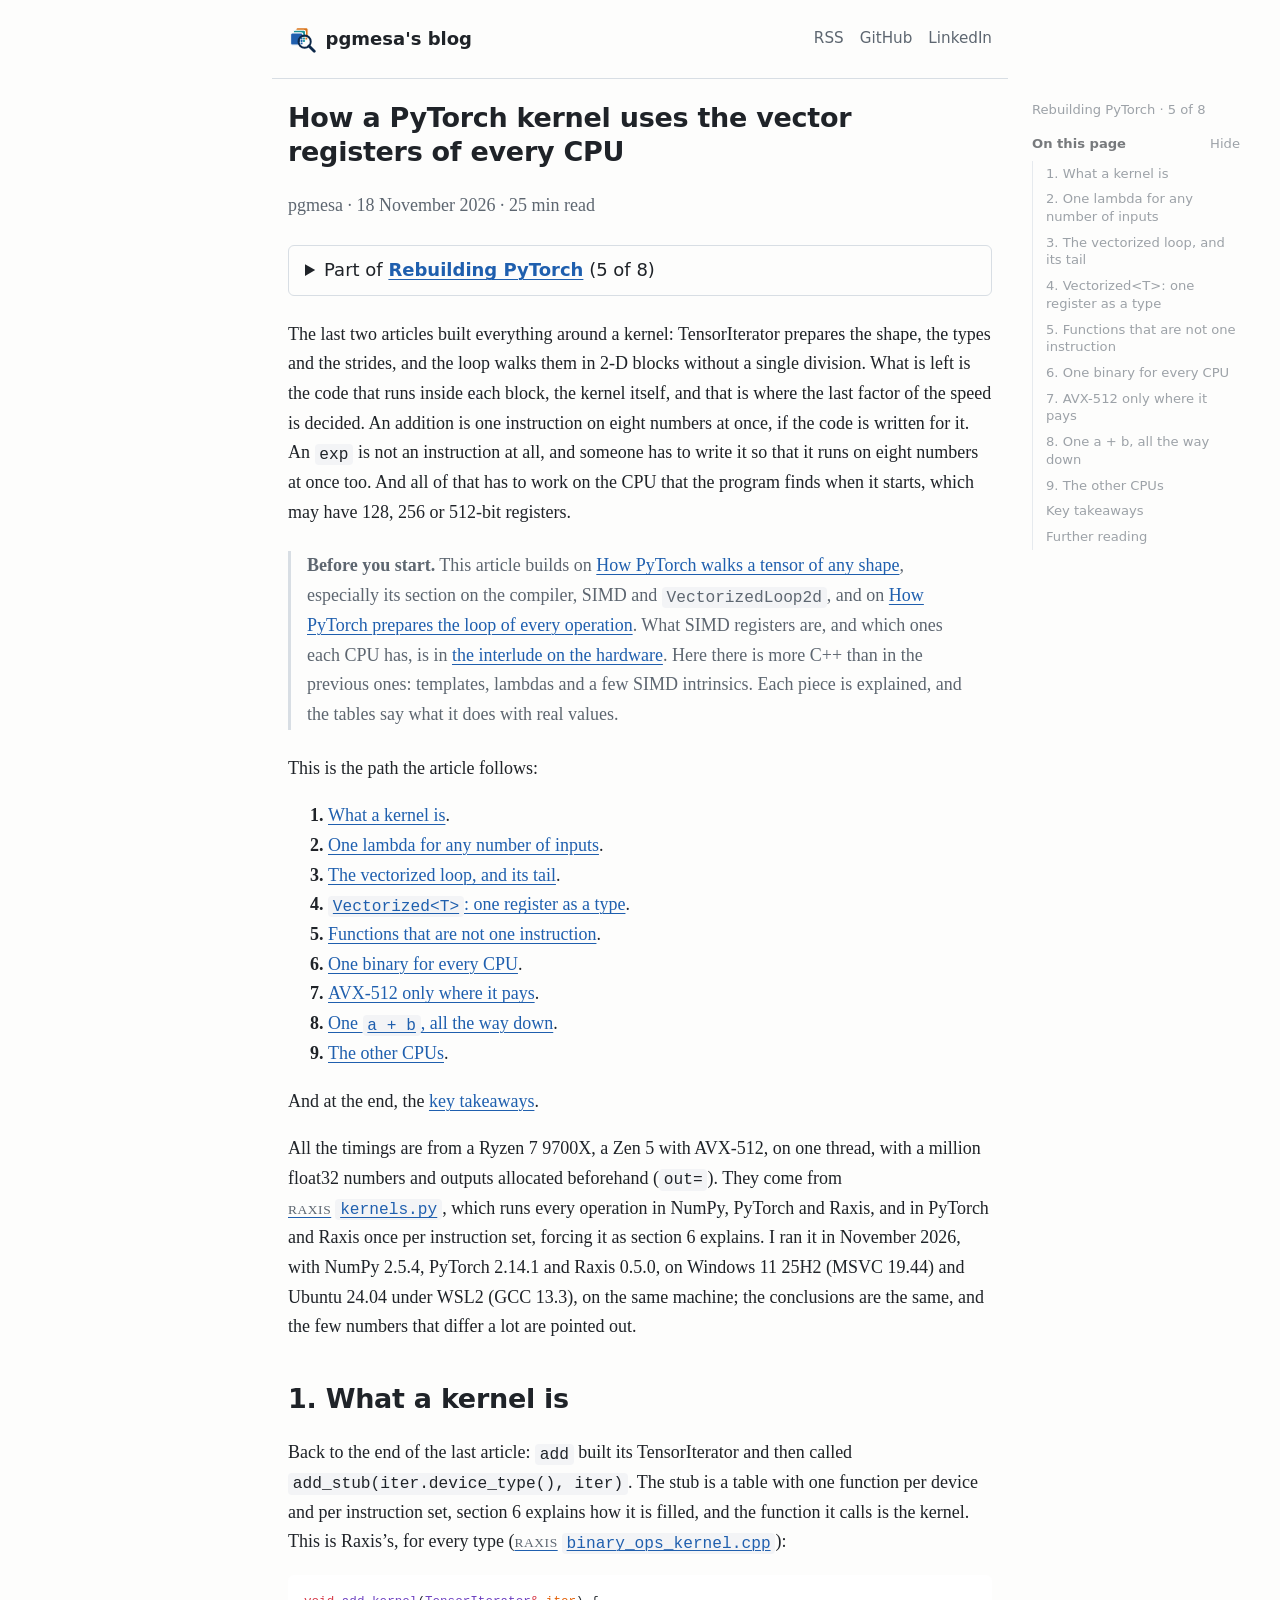
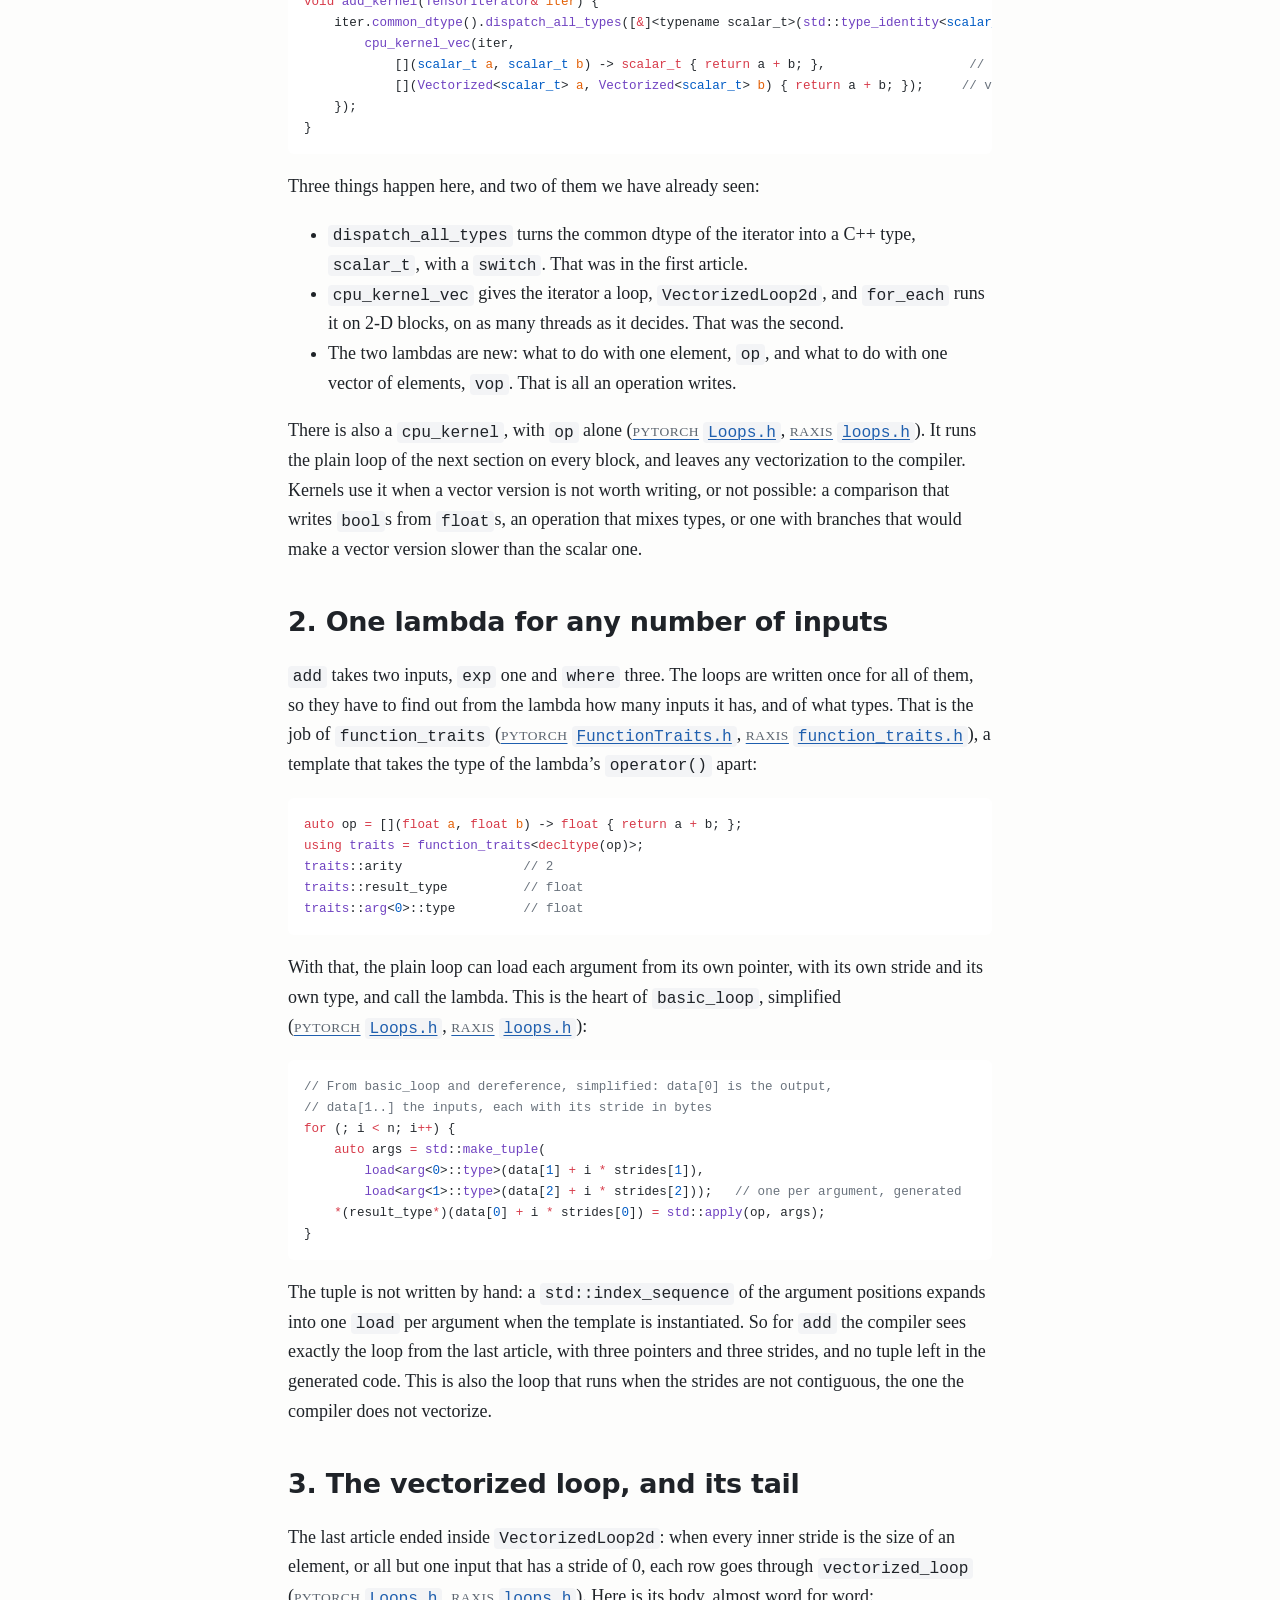
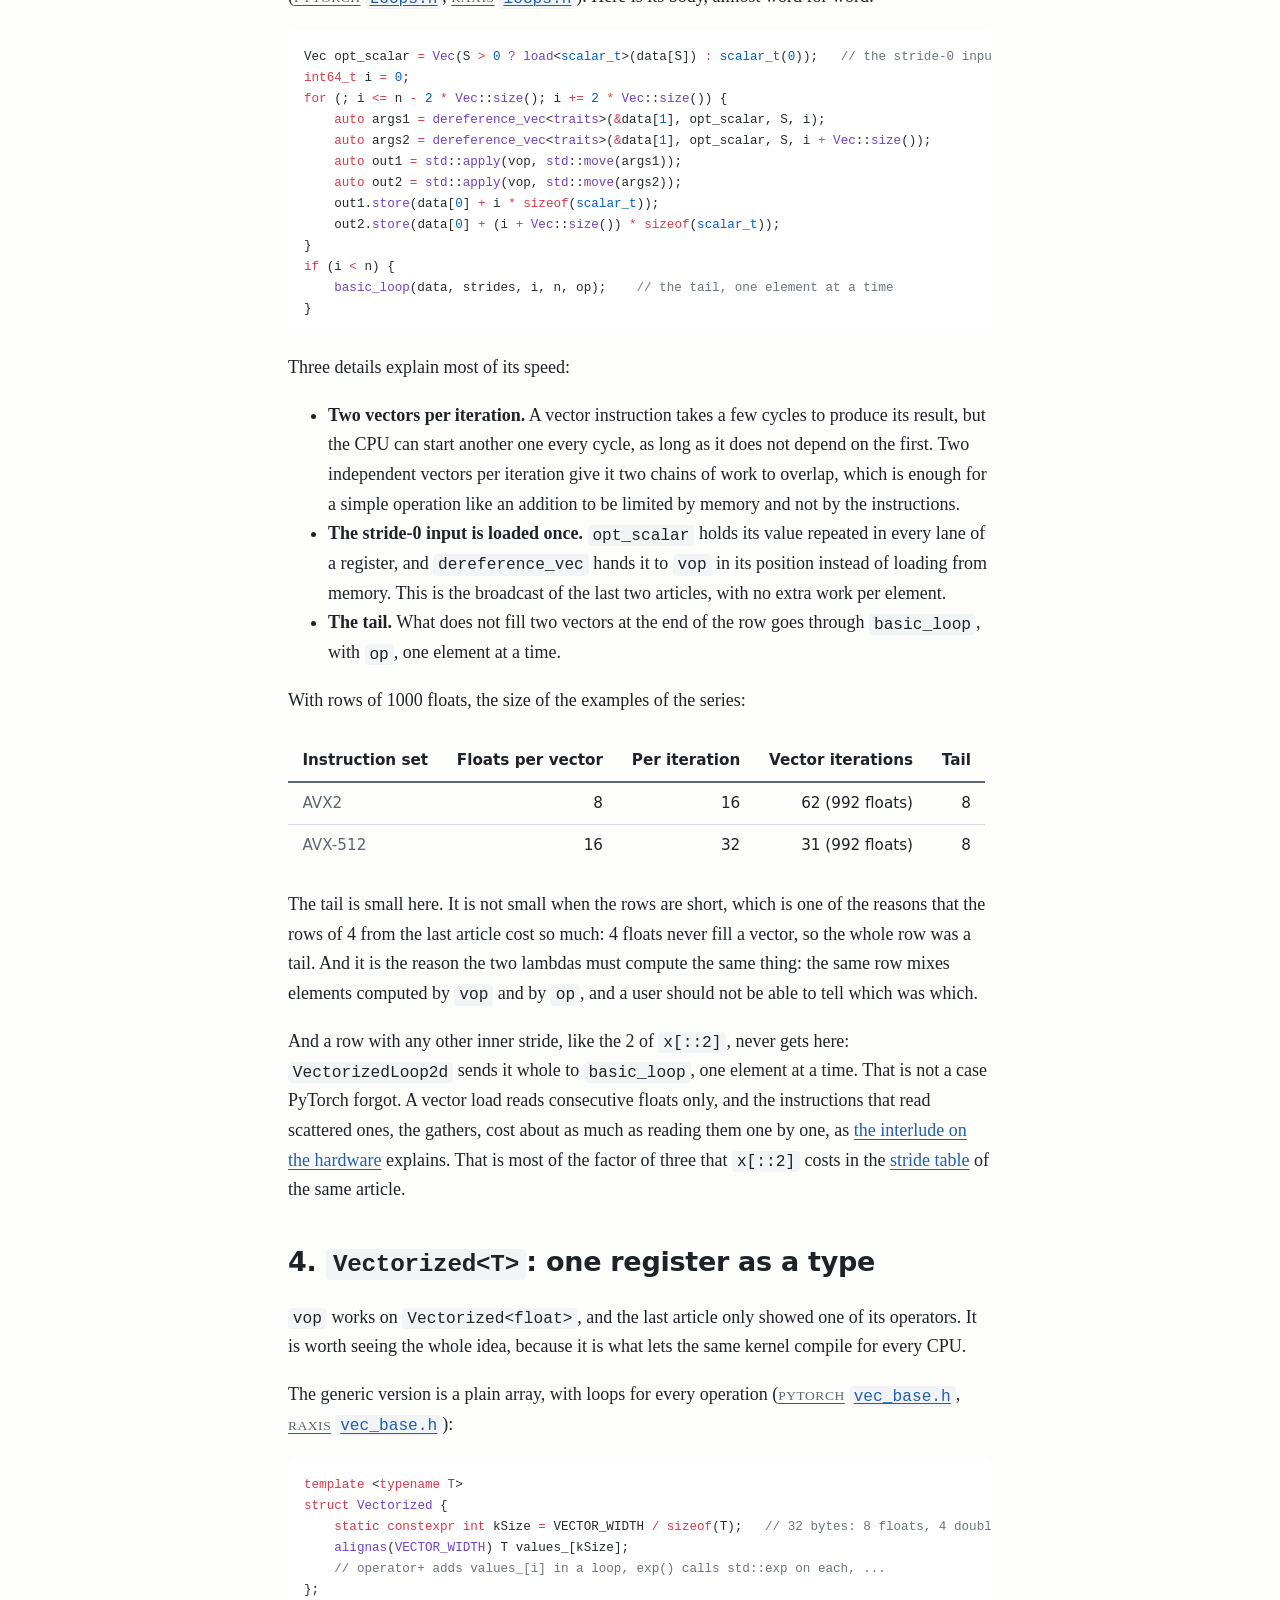
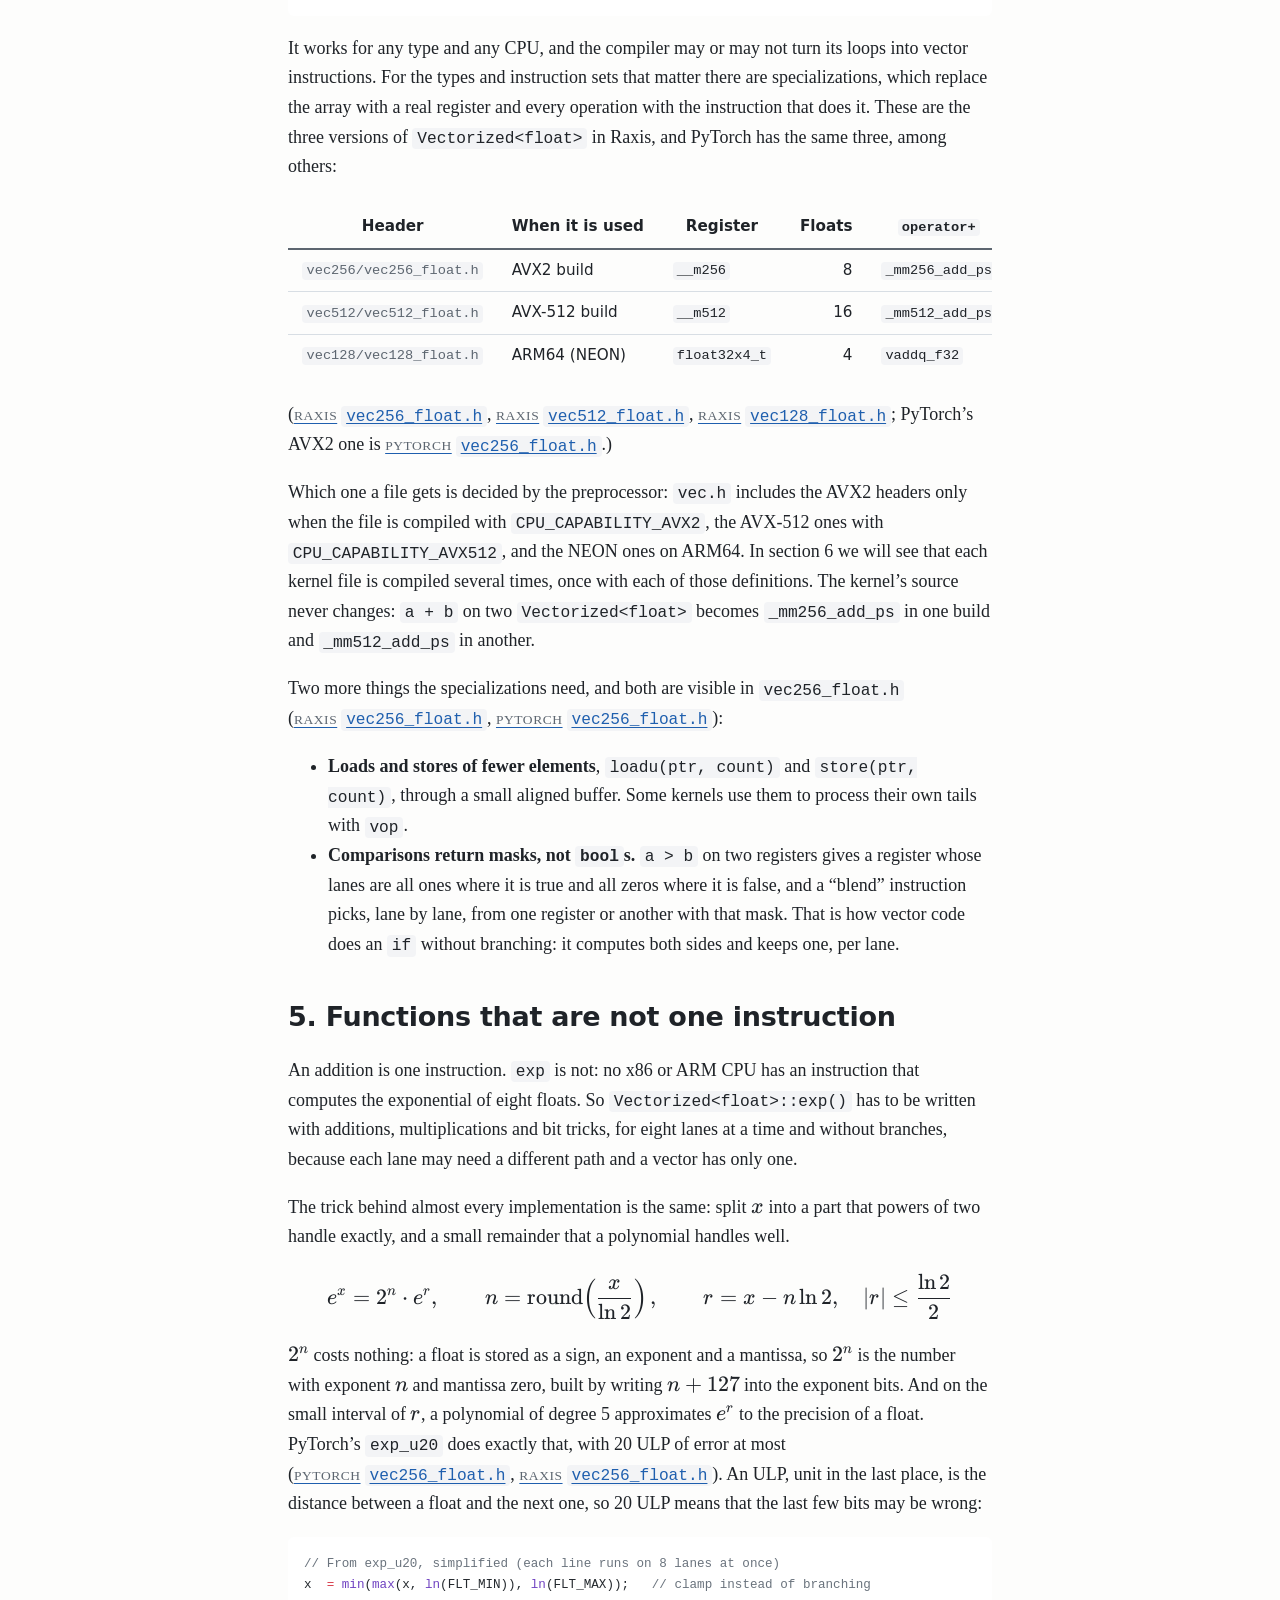
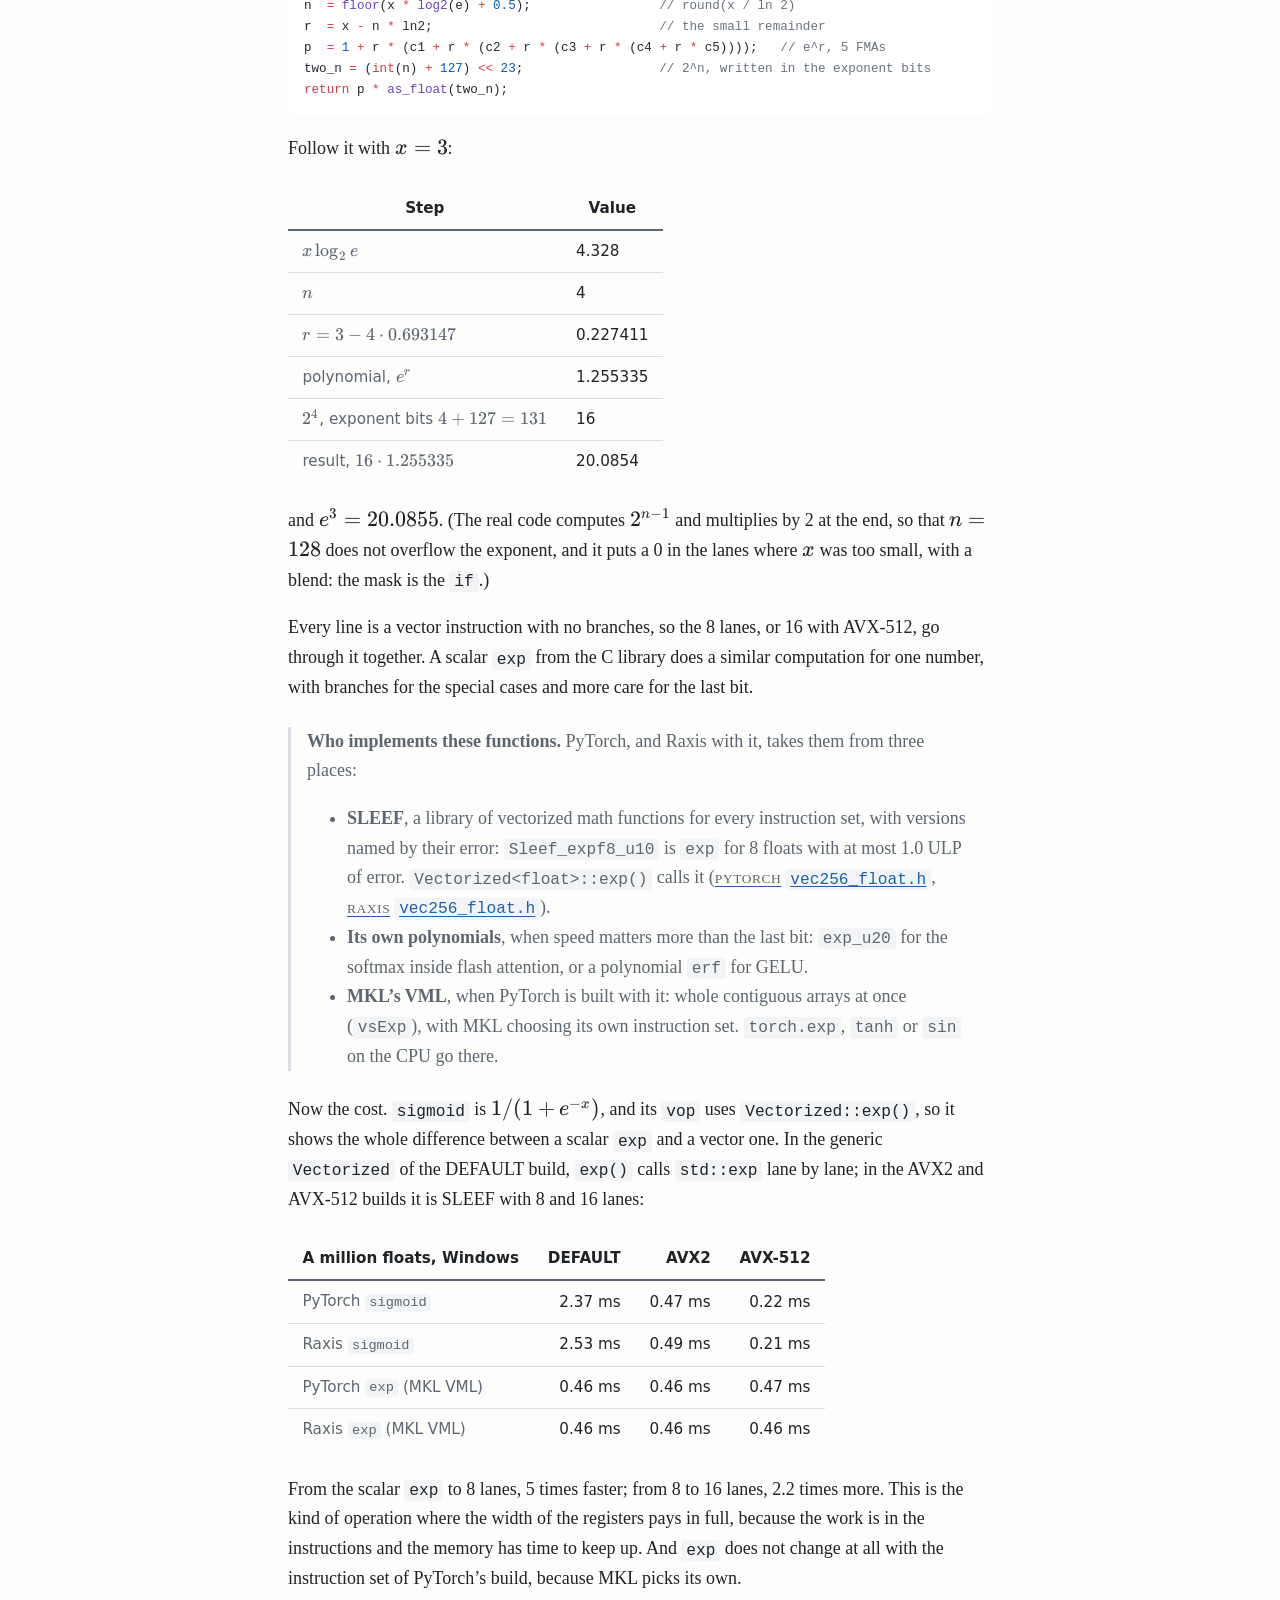
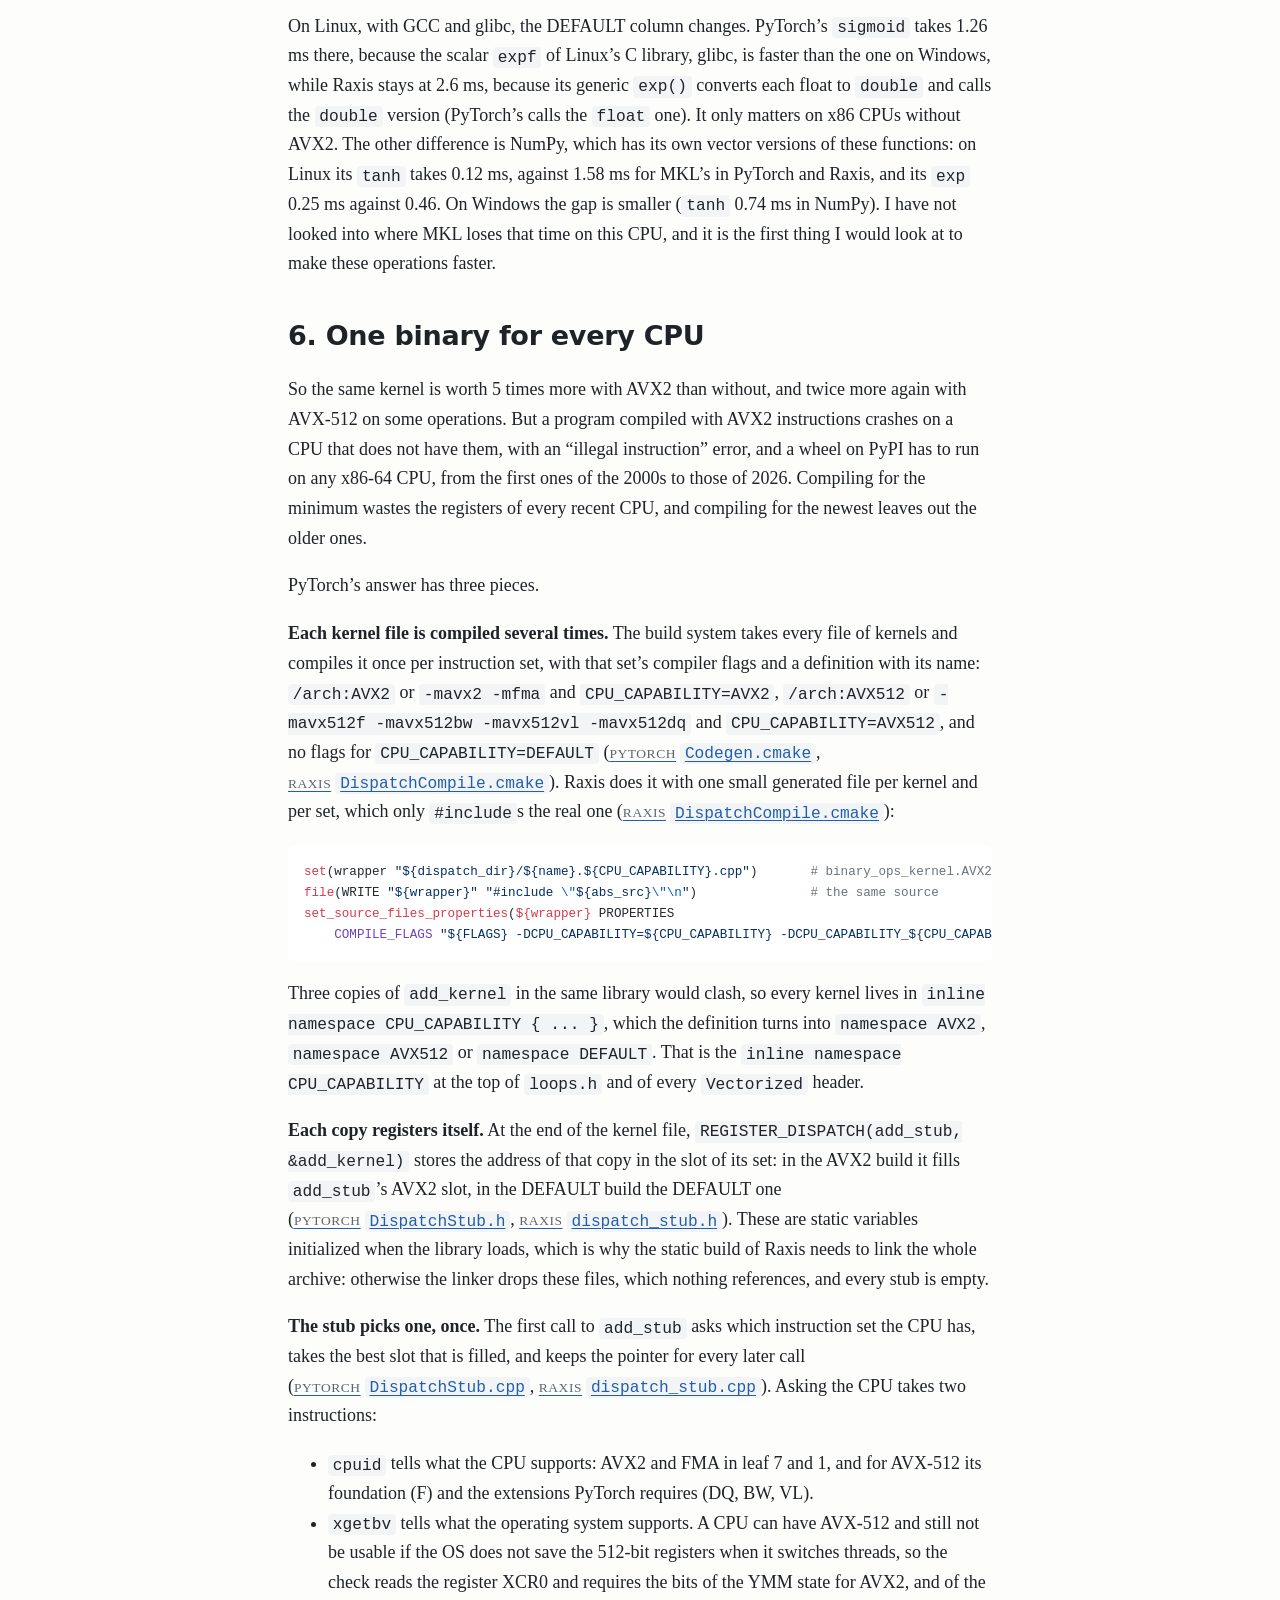
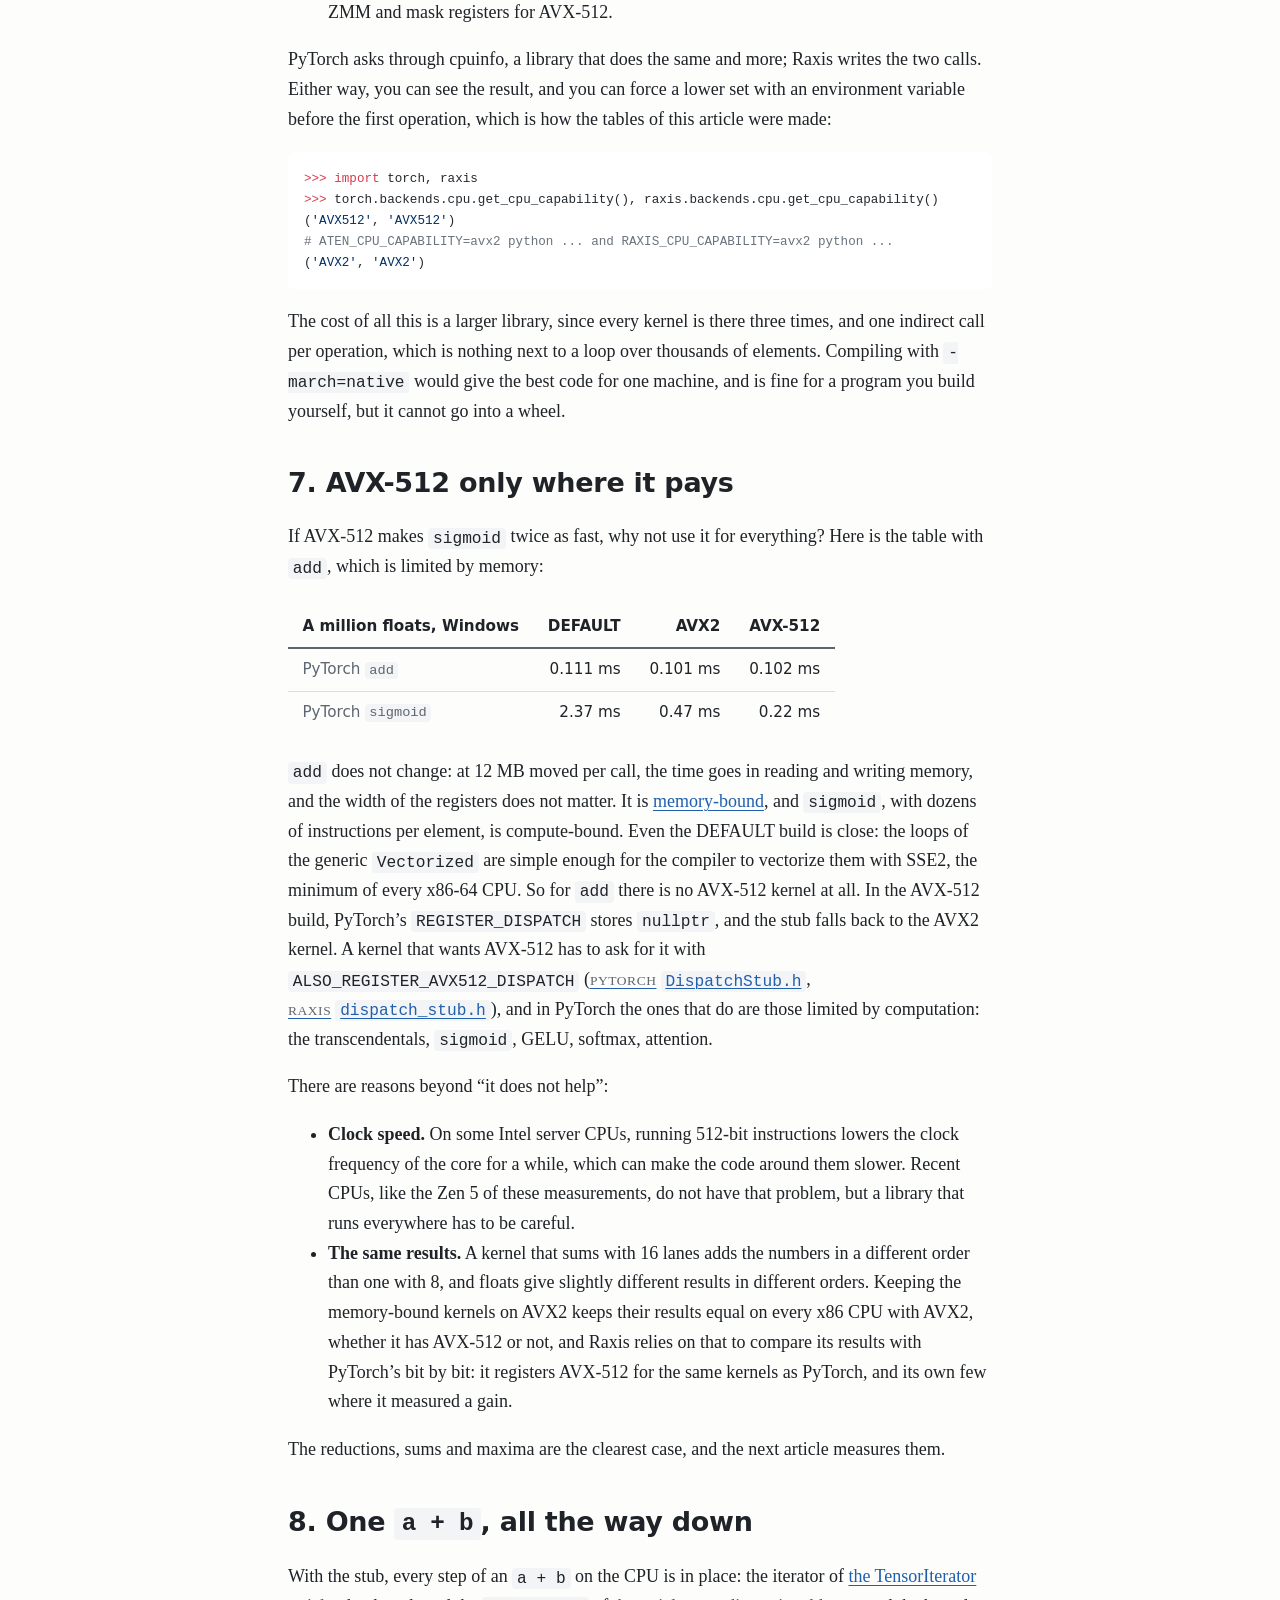
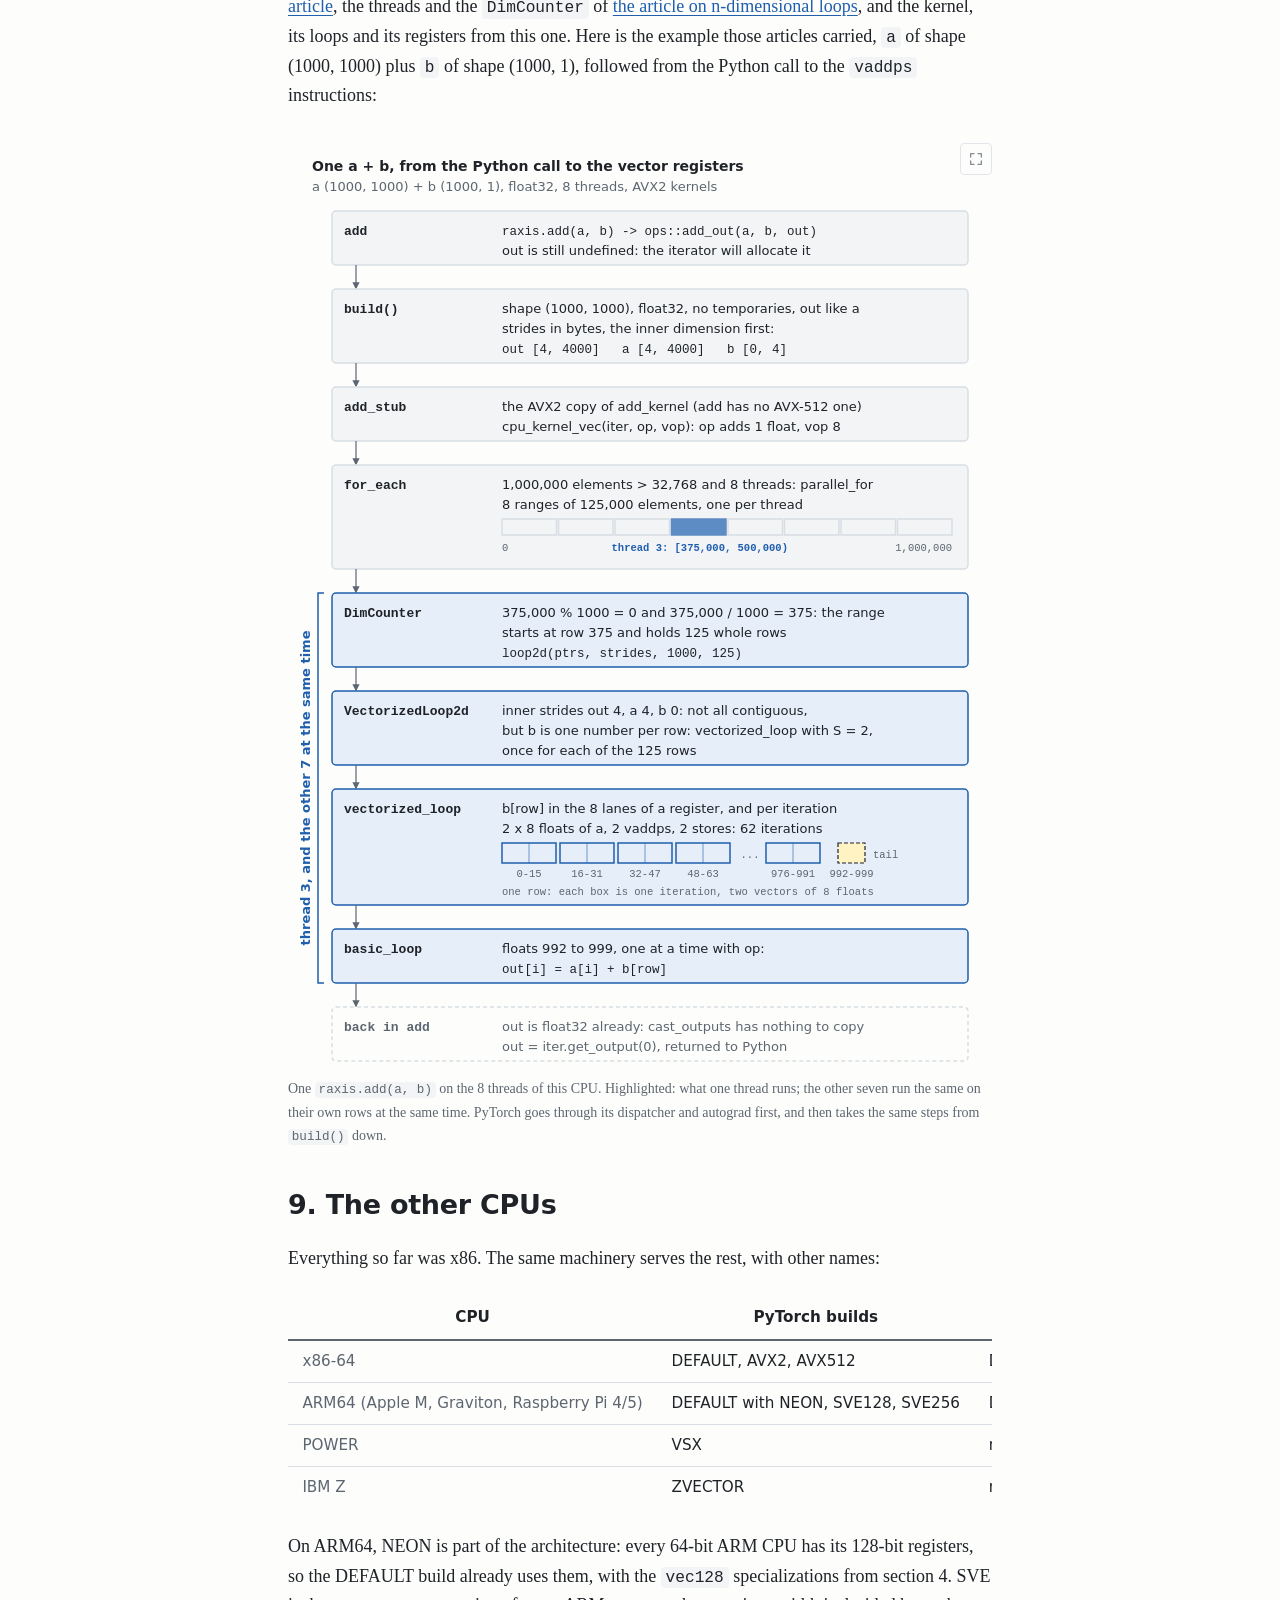
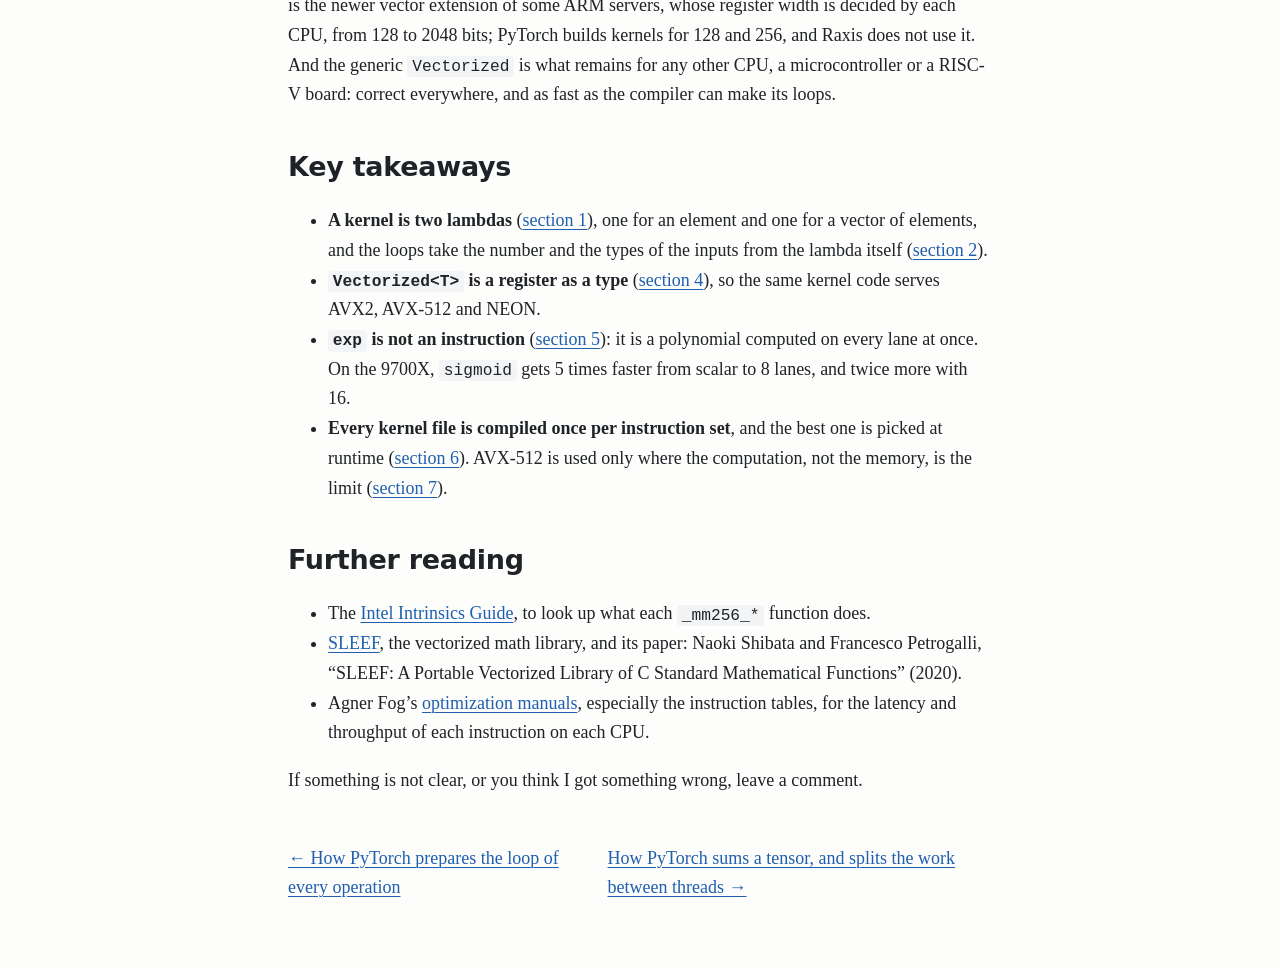
==== posts/cpu-kernels/index.html @ 1cbd37d9 "chore(deploy): pgmesa/blog@d4a5371" ====
<!DOCTYPE html><html lang="en" data-astro-cid-z4jru4n3><head><meta charset="utf-8"><meta name="viewport" content="width=device-width, initial-scale=1"><title>How a PyTorch kernel uses the vector registers of every CPU | pgmesa&#39;s blog</title><meta name="description" content="The two lambdas of a kernel, Vectorized<T> as one register, how exp is computed eight numbers at a time, and one binary that picks SSE, AVX2 or AVX-512 when it starts."><meta name="author" content="Pablo García Mesa"><link rel="canonical" href="https://blog.pgmesa.com/posts/cpu-kernels/"><link rel="icon" type="image/svg+xml" href="/favicon.svg"><link rel="alternate" type="application/rss+xml" title="pgmesa's blog" href="/rss.xml"><link rel="sitemap" href="/sitemap-index.xml"><meta property="og:type" content="article"><meta property="og:title" content="How a PyTorch kernel uses the vector registers of every CPU"><meta property="og:description" content="The two lambdas of a kernel, Vectorized<T> as one register, how exp is computed eight numbers at a time, and one binary that picks SSE, AVX2 or AVX-512 when it starts."><meta property="og:url" content="https://blog.pgmesa.com/posts/cpu-kernels/"><meta property="og:site_name" content="pgmesa's blog"><meta property="article:published_time" content="2026-11-18T00:00:00.000Z"><meta property="article:modified_time" content="2026-11-18T00:00:00.000Z"><meta property="article:tag" content="pytorch"><meta property="article:tag" content="simd"><meta property="article:tag" content="performance"><meta property="og:image" content="https://blog.pgmesa.com/og/posts/cpu-kernels.png"><meta property="og:image:type" content="image/png"><meta property="og:image:width" content="1200"><meta property="og:image:height" content="630"><meta property="og:image:alt" content="How a PyTorch kernel uses the vector registers of every CPU"><meta name="twitter:card" content="summary_large_image"><script type="application/ld+json">{"@context":"https://schema.org","@type":"BlogPosting","headline":"How a PyTorch kernel uses the vector registers of every CPU","description":"The two lambdas of a kernel, Vectorized<T> as one register, how exp is computed eight numbers at a time, and one binary that picks SSE, AVX2 or AVX-512 when it starts.","url":"https://blog.pgmesa.com/posts/cpu-kernels/","mainEntityOfPage":"https://blog.pgmesa.com/posts/cpu-kernels/","author":{"@type":"Person","name":"Pablo García Mesa","url":"https://github.com/pgmesa"},"datePublished":"2026-11-18T00:00:00.000Z","dateModified":"2026-11-18T00:00:00.000Z","keywords":"pytorch, simd, performance"}</script><script type="module" src="https://static.cloudflareinsights.com/beacon.min.js" data-cf-beacon="{&quot;token&quot;:&quot;956bb0ad972944c48d0de3df881b57fa&quot;}"></script><link rel="stylesheet" href="/_astro/_..CkAVCZT_.css"><link rel="stylesheet" href="/_astro/BaseLayout.BDGeZDxW.css"><style>.src[data-astro-cid-3c55tpoi]{white-space:nowrap}.src[data-astro-cid-3c55tpoi] code[data-astro-cid-3c55tpoi]{white-space:normal}.src-repo[data-astro-cid-3c55tpoi]{text-transform:uppercase;letter-spacing:.04em;color:var(--muted);margin-right:.3em;font-size:.75em}
</style><style>.add-path[data-astro-cid-g6kcror4]{margin:2rem 0}svg[data-astro-cid-g6kcror4]{width:100%;max-width:682px;height:auto;display:block}text[data-astro-cid-g6kcror4]{fill:var(--fg);font-family:var(--font-ui);font-size:13px}.step[data-astro-cid-g6kcror4]{font-size:14px;font-weight:700}.note[data-astro-cid-g6kcror4],.muted[data-astro-cid-g6kcror4]{fill:var(--muted)}.label[data-astro-cid-g6kcror4]{font-family:var(--font-mono);font-weight:700}.code[data-astro-cid-g6kcror4]{font-family:var(--font-mono);white-space:pre;font-size:12.5px}.band[data-astro-cid-g6kcror4]{fill:var(--code-bg);stroke:var(--border);stroke-width:1.5px}.band[data-astro-cid-g6kcror4].quiet{fill:none;stroke-dasharray:4 3}.band[data-astro-cid-g6kcror4].thread{fill:var(--accent-soft);stroke:var(--accent)}.flow[data-astro-cid-g6kcror4]{stroke:var(--muted);stroke-width:1.2px}.arrowhead[data-astro-cid-g6kcror4]{fill:var(--muted)}.seg[data-astro-cid-g6kcror4]{fill:none;stroke:var(--border);stroke-width:1.5px}.seg[data-astro-cid-g6kcror4].mine{fill:var(--accent);opacity:.7;stroke:var(--accent)}.vec[data-astro-cid-g6kcror4]{fill:var(--accent-soft);stroke:var(--accent);stroke-width:1.5px}.lane[data-astro-cid-g6kcror4]{stroke:var(--accent);opacity:.6}.tail[data-astro-cid-g6kcror4]{fill:var(--highlight);stroke:var(--fg);stroke-width:1.2px;stroke-dasharray:4 2}.small[data-astro-cid-g6kcror4]{font-family:var(--font-mono);fill:var(--muted);font-size:10.5px}.bracket[data-astro-cid-g6kcror4]{stroke:var(--accent);stroke-width:1.5px;fill:none}.accent-text[data-astro-cid-g6kcror4]{fill:var(--accent);font-weight:700}figcaption[data-astro-cid-g6kcror4]{color:var(--muted);margin-top:.5rem;font-size:.875rem}
</style></head><body data-astro-cid-z4jru4n3><header class="container site-header" data-astro-cid-z4jru4n3><a class="site-title" href="/" data-astro-cid-z4jru4n3><svg class="logo" viewBox="0 0 32 32" aria-hidden="true" data-astro-cid-f7espo7c><clipPath id="logo-lens" data-astro-cid-f7espo7c><circle cx="19" cy="19" r="7" data-astro-cid-f7espo7c></circle></clipPath><rect x="9" y="3" width="14" height="14" rx="2" class="layer back" data-astro-cid-f7espo7c></rect><rect x="6" y="6" width="14" height="14" rx="2" class="layer middle" data-astro-cid-f7espo7c></rect><rect x="3" y="9" width="14" height="14" rx="2" class="layer front" data-astro-cid-f7espo7c></rect><circle cx="19" cy="19" r="7" class="lens-bg" data-astro-cid-f7espo7c></circle><g clip-path="url(#logo-lens)" data-astro-cid-f7espo7c><rect x="11.8" y="11.8" width="2.1" height="2.1" rx="0.4" class="front" data-astro-cid-f7espo7c></rect><rect x="14.5" y="11.8" width="2.1" height="2.1" rx="0.4" class="front" data-astro-cid-f7espo7c></rect><rect x="17.2" y="11.8" width="2.1" height="2.1" rx="0.4" class="middle" data-astro-cid-f7espo7c></rect><rect x="19.9" y="11.8" width="2.1" height="2.1" rx="0.4" class="back" data-astro-cid-f7espo7c></rect><rect x="11.8" y="14.5" width="2.1" height="2.1" rx="0.4" class="front" data-astro-cid-f7espo7c></rect><rect x="14.5" y="14.5" width="2.1" height="2.1" rx="0.4" class="front" data-astro-cid-f7espo7c></rect><rect x="17.2" y="14.5" width="2.1" height="2.1" rx="0.4" class="middle" data-astro-cid-f7espo7c></rect><rect x="19.9" y="14.5" width="2.1" height="2.1" rx="0.4" class="back" data-astro-cid-f7espo7c></rect><rect x="11.8" y="17.2" width="2.1" height="2.1" rx="0.4" class="front" data-astro-cid-f7espo7c></rect><rect x="14.5" y="17.2" width="2.1" height="2.1" rx="0.4" class="front" data-astro-cid-f7espo7c></rect><rect x="17.2" y="17.2" width="2.1" height="2.1" rx="0.4" class="middle" data-astro-cid-f7espo7c></rect><rect x="11.8" y="19.9" width="2.1" height="2.1" rx="0.4" class="front" data-astro-cid-f7espo7c></rect><rect x="14.5" y="19.9" width="2.1" height="2.1" rx="0.4" class="front" data-astro-cid-f7espo7c></rect></g><circle cx="19" cy="19" r="7" class="glass" data-astro-cid-f7espo7c></circle><line x1="24" y1="24" x2="30" y2="30" class="handle" data-astro-cid-f7espo7c></line></svg>pgmesa&#39;s blog</a><nav data-astro-cid-z4jru4n3><a href="/rss.xml" data-astro-cid-z4jru4n3>RSS</a><a href="https://github.com/pgmesa" data-astro-cid-z4jru4n3>GitHub</a><a href="https://www.linkedin.com/in/pgmesa/" data-astro-cid-z4jru4n3>LinkedIn</a></nav></header><main class="container" data-astro-cid-z4jru4n3><article data-astro-cid-ssdmjifj><header data-astro-cid-ssdmjifj><h1 data-astro-cid-ssdmjifj>How a PyTorch kernel uses the vector registers of every CPU</h1><p class="muted" data-astro-cid-ssdmjifj>pgmesa &middot; <time datetime="2026-11-18T00:00:00.000Z" data-astro-cid-ssdmjifj>18 November 2026</time> &middot; 25 min read</p></header><div class="page-toc" data-astro-cid-lifsiwye><aside class="toc-side" aria-label="On this page" data-astro-cid-lifsiwye><nav data-astro-cid-lifsiwye><a class="toc-series" href="/series/rebuilding-pytorch/" data-astro-cid-lifsiwye>Rebuilding PyTorch · 5 of 8</a><div class="toc-head" data-astro-cid-lifsiwye><p class="toc-title" data-astro-cid-lifsiwye>On this page</p><button type="button" class="toc-hide" aria-expanded="true" data-astro-cid-lifsiwye>Hide</button></div><ol class="toc-list" data-astro-cid-lifsiwye><li data-astro-cid-lifsiwye><a href="#1-what-a-kernel-is" data-astro-cid-lifsiwye>1. What a kernel is</a></li><li data-astro-cid-lifsiwye><a href="#2-one-lambda-for-any-number-of-inputs" data-astro-cid-lifsiwye>2. One lambda for any number of inputs</a></li><li data-astro-cid-lifsiwye><a href="#3-the-vectorized-loop-and-its-tail" data-astro-cid-lifsiwye>3. The vectorized loop, and its tail</a></li><li data-astro-cid-lifsiwye><a href="#4-vectorizedt-one-register-as-a-type" data-astro-cid-lifsiwye>4. Vectorized&lt;T&gt;: one register as a type</a></li><li data-astro-cid-lifsiwye><a href="#5-functions-that-are-not-one-instruction" data-astro-cid-lifsiwye>5. Functions that are not one instruction</a></li><li data-astro-cid-lifsiwye><a href="#6-one-binary-for-every-cpu" data-astro-cid-lifsiwye>6. One binary for every CPU</a></li><li data-astro-cid-lifsiwye><a href="#7-avx-512-only-where-it-pays" data-astro-cid-lifsiwye>7. AVX-512 only where it pays</a></li><li data-astro-cid-lifsiwye><a href="#8-one-a--b-all-the-way-down" data-astro-cid-lifsiwye>8. One a + b, all the way down</a></li><li data-astro-cid-lifsiwye><a href="#9-the-other-cpus" data-astro-cid-lifsiwye>9. The other CPUs</a></li><li data-astro-cid-lifsiwye><a href="#key-takeaways" data-astro-cid-lifsiwye>Key takeaways</a></li><li data-astro-cid-lifsiwye><a href="#further-reading" data-astro-cid-lifsiwye>Further reading</a></li></ol></nav></aside><script>
        try {
          if (localStorage.getItem('toc-hidden') === '1') {
            const side = document.currentScript.previousElementSibling;
            side.classList.add('collapsed');
            const hide = side.querySelector('.toc-hide');
            hide.textContent = 'Show';
            hide.setAttribute('aria-expanded', 'false');
          }
        } catch {}
      </script><button type="button" class="toc-fab" aria-label="Sections of this page" data-astro-cid-lifsiwye><svg viewBox="0 0 24 24" aria-hidden="true" data-astro-cid-lifsiwye><path d="M4 6h16M4 12h16M4 18h10" data-astro-cid-lifsiwye></path></svg></button><dialog class="toc-sheet" aria-label="On this page" data-astro-cid-lifsiwye><div class="toc-head" data-astro-cid-lifsiwye><p class="toc-title" data-astro-cid-lifsiwye>On this page</p><button type="button" class="toc-close" data-astro-cid-lifsiwye>Close</button></div><ol class="toc-list" data-astro-cid-lifsiwye><li data-astro-cid-lifsiwye><a href="#1-what-a-kernel-is" data-astro-cid-lifsiwye>1. What a kernel is</a></li><li data-astro-cid-lifsiwye><a href="#2-one-lambda-for-any-number-of-inputs" data-astro-cid-lifsiwye>2. One lambda for any number of inputs</a></li><li data-astro-cid-lifsiwye><a href="#3-the-vectorized-loop-and-its-tail" data-astro-cid-lifsiwye>3. The vectorized loop, and its tail</a></li><li data-astro-cid-lifsiwye><a href="#4-vectorizedt-one-register-as-a-type" data-astro-cid-lifsiwye>4. Vectorized&lt;T&gt;: one register as a type</a></li><li data-astro-cid-lifsiwye><a href="#5-functions-that-are-not-one-instruction" data-astro-cid-lifsiwye>5. Functions that are not one instruction</a></li><li data-astro-cid-lifsiwye><a href="#6-one-binary-for-every-cpu" data-astro-cid-lifsiwye>6. One binary for every CPU</a></li><li data-astro-cid-lifsiwye><a href="#7-avx-512-only-where-it-pays" data-astro-cid-lifsiwye>7. AVX-512 only where it pays</a></li><li data-astro-cid-lifsiwye><a href="#8-one-a--b-all-the-way-down" data-astro-cid-lifsiwye>8. One a + b, all the way down</a></li><li data-astro-cid-lifsiwye><a href="#9-the-other-cpus" data-astro-cid-lifsiwye>9. The other CPUs</a></li><li data-astro-cid-lifsiwye><a href="#key-takeaways" data-astro-cid-lifsiwye>Key takeaways</a></li><li data-astro-cid-lifsiwye><a href="#further-reading" data-astro-cid-lifsiwye>Further reading</a></li></ol><a class="toc-series" href="/series/rebuilding-pytorch/" data-astro-cid-lifsiwye>Rebuilding PyTorch · 5 of 8</a></dialog></div><script type="module">var e=document.querySelector(`.page-toc`);if(e){let t=[...e.querySelectorAll(`.toc-list`)],n=[...t[0].querySelectorAll(`a`)].map(e=>document.getElementById(decodeURIComponent(e.hash.slice(1)))),r=e.querySelector(`.toc-fab`),i=!1,a=()=>{i=!1;let e=-1;for(let[t,r]of n.entries())r&&r.getBoundingClientRect().top<120&&(e=t);for(let n of t){let t=[...n.querySelectorAll(`a`)];for(let[n,r]of t.entries())r.classList.toggle(`active`,n===e);for(let r of n.querySelectorAll(`:scope > li`))r.classList.toggle(`current`,e>=0&&r.contains(t[e]))}r?.classList.toggle(`shown`,scrollY>200)};addEventListener(`scroll`,()=>{i||(i=!0,requestAnimationFrame(a))},{passive:!0}),a();let o=e.querySelector(`.toc-side`),s=e.querySelector(`.toc-hide`),c=e=>{o?.classList.toggle(`collapsed`,e),s&&(s.textContent=e?`Show`:`Hide`,s.setAttribute(`aria-expanded`,String(!e)))};try{c(localStorage.getItem(`toc-hidden`)===`1`)}catch{}s?.addEventListener(`click`,()=>{let e=!o?.classList.contains(`collapsed`);c(e);try{localStorage.setItem(`toc-hidden`,e?`1`:`0`)}catch{}});let l=e.querySelector(`.toc-sheet`);l&&r&&(r.addEventListener(`click`,()=>l.showModal()),e.querySelector(`.toc-close`)?.addEventListener(`click`,()=>l.close()),l.addEventListener(`click`,e=>{(e.target===l||e.target.closest(`a`))&&l.close()}))}</script><details class="series-toc" data-astro-cid-x3pxgsip><summary data-astro-cid-x3pxgsip>Part of <a href="/series/rebuilding-pytorch/" data-astro-cid-x3pxgsip><strong data-astro-cid-x3pxgsip>Rebuilding PyTorch</strong></a> (5 of 8)</summary><ol data-astro-cid-x3pxgsip><li value="1" data-astro-cid-x3pxgsip><a href="/posts/why-rebuild-pytorch/" data-astro-cid-x3pxgsip>Why I rebuilt PyTorch&#39;s core from scratch</a></li><li value="2" data-astro-cid-x3pxgsip><a href="/posts/what-a-tensor-is/" data-astro-cid-x3pxgsip>What a PyTorch tensor really is</a></li><li class="interlude" data-astro-cid-x3pxgsip><span class="interlude-label" data-astro-cid-x3pxgsip>Interlude: </span><a href="/posts/memory-and-the-cpu/" data-astro-cid-x3pxgsip>What the CPU does when your code reads memory</a></li><li value="3" data-astro-cid-x3pxgsip><a href="/posts/n-dimensional-loops/" data-astro-cid-x3pxgsip>How PyTorch walks a tensor of any shape</a></li><li value="4" data-astro-cid-x3pxgsip><a href="/posts/tensoriterator/" data-astro-cid-x3pxgsip>How PyTorch prepares the loop of every operation</a></li><li value="5" data-astro-cid-x3pxgsip><strong data-astro-cid-x3pxgsip>How a PyTorch kernel uses the vector registers of every CPU</strong></li><li value="6" data-astro-cid-x3pxgsip><a href="/posts/reductions-and-threads/" data-astro-cid-x3pxgsip>How PyTorch sums a tensor, and splits the work between threads</a></li><li value="7" data-astro-cid-x3pxgsip><a href="/posts/autograd/" data-astro-cid-x3pxgsip>How PyTorch computes gradients</a></li><li value="8" data-astro-cid-x3pxgsip><a href="/posts/cuda/" data-astro-cid-x3pxgsip>How PyTorch runs the same operations on a GPU</a></li></ol></details><p>The last two articles built everything around a kernel: TensorIterator prepares the shape, the types and the strides, and the loop walks them in 2-D blocks without a single division. What is left is the code that runs inside each block, the kernel itself, and that is where the last factor of the speed is decided. An addition is one instruction on eight numbers at once, if the code is written for it. An <code>exp</code> is not an instruction at all, and someone has to write it so that it runs on eight numbers at once too. And all of that has to work on the CPU that the program finds when it starts, which may have 128, 256 or 512-bit registers.</p>
<blockquote>
<p><strong>Before you start.</strong> This article builds on <a href="/posts/n-dimensional-loops/">How PyTorch walks a tensor of any shape</a>, especially its section on the compiler, SIMD and <code>VectorizedLoop2d</code>, and on <a href="/posts/tensoriterator/">How PyTorch prepares the loop of every operation</a>. What SIMD registers are, and which ones each CPU has, is in <a href="/posts/memory-and-the-cpu/#9-simd-one-instruction-several-numbers">the interlude on the hardware</a>. Here there is more C++ than in the previous ones: templates, lambdas and a few SIMD intrinsics. Each piece is explained, and the tables say what it does with real values.</p>
</blockquote>
<p>This is the path the article follows:</p>
<div class="article-map"><ol>
<li><a href="#1-what-a-kernel-is">What a kernel is</a>.</li>
<li><a href="#2-one-lambda-for-any-number-of-inputs">One lambda for any number of inputs</a>.</li>
<li><a href="#3-the-vectorized-loop-and-its-tail">The vectorized loop, and its tail</a>.</li>
<li><a href="#4-vectorizedt-one-register-as-a-type"><code>Vectorized&lt;T&gt;</code>: one register as a type</a>.</li>
<li><a href="#5-functions-that-are-not-one-instruction">Functions that are not one instruction</a>.</li>
<li><a href="#6-one-binary-for-every-cpu">One binary for every CPU</a>.</li>
<li><a href="#7-avx-512-only-where-it-pays">AVX-512 only where it pays</a>.</li>
<li><a href="#8-one-a--b-all-the-way-down">One <code>a + b</code>, all the way down</a>.</li>
<li><a href="#9-the-other-cpus">The other CPUs</a>.</li>
</ol></div>
<p>And at the end, the <a href="#key-takeaways">key takeaways</a>.</p>
<p>All the timings are from a Ryzen 7 9700X, a Zen 5 with AVX-512, on one thread, with a million float32 numbers and outputs allocated beforehand (<code>out=</code>). They come from <a class="src" href="https://github.com/pgmesa/raxis/blob/v0.5.0/scripts/articles/kernels.py" title="raxis: scripts/articles/kernels.py" target="_blank" rel="noopener" data-astro-cid-3c55tpoi><span class="src-repo" data-astro-cid-3c55tpoi>raxis</span><code data-astro-cid-3c55tpoi>kernels.py</code></a>, which runs every operation in NumPy, PyTorch and Raxis, and in PyTorch and Raxis once per instruction set, forcing it as section 6 explains. I ran it in November 2026, with NumPy 2.5.4, PyTorch 2.14.1 and Raxis 0.5.0, on Windows 11 25H2 (MSVC 19.44) and Ubuntu 24.04 under WSL2 (GCC 13.3), on the same machine; the conclusions are the same, and the few numbers that differ a lot are pointed out.</p>
<h2 id="1-what-a-kernel-is">1. What a kernel is</h2>
<p>Back to the end of the last article: <code>add</code> built its TensorIterator and then called <code>add_stub(iter.device_type(), iter)</code>. The stub is a table with one function per device and per instruction set, section 6 explains how it is filled, and the function it calls is the kernel. This is Raxis’s, for every type (<a class="src" href="https://github.com/pgmesa/raxis/blob/v0.5.0/libraxis/raxis/ops/cpu/binary_ops_kernel.cpp#L23-L34" title="raxis: libraxis/raxis/ops/cpu/binary_ops_kernel.cpp" target="_blank" rel="noopener" data-astro-cid-3c55tpoi><span class="src-repo" data-astro-cid-3c55tpoi>raxis</span><code data-astro-cid-3c55tpoi>binary_ops_kernel.cpp</code></a>):</p>
<pre class="astro-code astro-code-themes github-light github-dark" style="background-color:#fff;--shiki-dark-bg:#24292e;color:#24292e;--shiki-dark:#e1e4e8;overflow-x:auto" tabindex="0" data-language="cpp"><code><span class="line"><span style="color:#D73A49;--shiki-dark:#F97583">void</span><span style="color:#6F42C1;--shiki-dark:#B392F0"> add_kernel</span><span style="color:#24292E;--shiki-dark:#E1E4E8">(</span><span style="color:#6F42C1;--shiki-dark:#B392F0">TensorIterator</span><span style="color:#D73A49;--shiki-dark:#F97583">&amp;</span><span style="color:#E36209;--shiki-dark:#FFAB70"> iter</span><span style="color:#24292E;--shiki-dark:#E1E4E8">) {</span></span>
<span class="line"><span style="color:#24292E;--shiki-dark:#E1E4E8">    iter.</span><span style="color:#6F42C1;--shiki-dark:#B392F0">common_dtype</span><span style="color:#24292E;--shiki-dark:#E1E4E8">().</span><span style="color:#6F42C1;--shiki-dark:#B392F0">dispatch_all_types</span><span style="color:#24292E;--shiki-dark:#E1E4E8">([</span><span style="color:#D73A49;--shiki-dark:#F97583">&amp;</span><span style="color:#24292E;--shiki-dark:#E1E4E8">]&lt;typename scalar_t&gt;(</span><span style="color:#6F42C1;--shiki-dark:#B392F0">std</span><span style="color:#24292E;--shiki-dark:#E1E4E8">::</span><span style="color:#6F42C1;--shiki-dark:#B392F0">type_identity</span><span style="color:#24292E;--shiki-dark:#E1E4E8">&lt;</span><span style="color:#005CC5;--shiki-dark:#79B8FF">scalar_t</span><span style="color:#24292E;--shiki-dark:#E1E4E8">&gt;) {</span></span>
<span class="line"><span style="color:#6F42C1;--shiki-dark:#B392F0">        cpu_kernel_vec</span><span style="color:#24292E;--shiki-dark:#E1E4E8">(iter,</span></span>
<span class="line"><span style="color:#24292E;--shiki-dark:#E1E4E8">            [](</span><span style="color:#005CC5;--shiki-dark:#79B8FF">scalar_t</span><span style="color:#E36209;--shiki-dark:#FFAB70"> a</span><span style="color:#24292E;--shiki-dark:#E1E4E8">, </span><span style="color:#005CC5;--shiki-dark:#79B8FF">scalar_t</span><span style="color:#E36209;--shiki-dark:#FFAB70"> b</span><span style="color:#24292E;--shiki-dark:#E1E4E8">) -&gt; </span><span style="color:#D73A49;--shiki-dark:#F97583">scalar_t</span><span style="color:#24292E;--shiki-dark:#E1E4E8"> { </span><span style="color:#D73A49;--shiki-dark:#F97583">return</span><span style="color:#24292E;--shiki-dark:#E1E4E8"> a </span><span style="color:#D73A49;--shiki-dark:#F97583">+</span><span style="color:#24292E;--shiki-dark:#E1E4E8"> b; },</span><span style="color:#6A737D;--shiki-dark:#6A737D">                   // op</span></span>
<span class="line"><span style="color:#24292E;--shiki-dark:#E1E4E8">            [](</span><span style="color:#6F42C1;--shiki-dark:#B392F0">Vectorized</span><span style="color:#24292E;--shiki-dark:#E1E4E8">&lt;</span><span style="color:#005CC5;--shiki-dark:#79B8FF">scalar_t</span><span style="color:#24292E;--shiki-dark:#E1E4E8">&gt; </span><span style="color:#E36209;--shiki-dark:#FFAB70">a</span><span style="color:#24292E;--shiki-dark:#E1E4E8">, </span><span style="color:#6F42C1;--shiki-dark:#B392F0">Vectorized</span><span style="color:#24292E;--shiki-dark:#E1E4E8">&lt;</span><span style="color:#005CC5;--shiki-dark:#79B8FF">scalar_t</span><span style="color:#24292E;--shiki-dark:#E1E4E8">&gt; </span><span style="color:#E36209;--shiki-dark:#FFAB70">b</span><span style="color:#24292E;--shiki-dark:#E1E4E8">) { </span><span style="color:#D73A49;--shiki-dark:#F97583">return</span><span style="color:#24292E;--shiki-dark:#E1E4E8"> a </span><span style="color:#D73A49;--shiki-dark:#F97583">+</span><span style="color:#24292E;--shiki-dark:#E1E4E8"> b; });</span><span style="color:#6A737D;--shiki-dark:#6A737D">     // vop</span></span>
<span class="line"><span style="color:#24292E;--shiki-dark:#E1E4E8">    });</span></span>
<span class="line"><span style="color:#24292E;--shiki-dark:#E1E4E8">}</span></span></code></pre>
<p>Three things happen here, and two of them we have already seen:</p>
<ul>
<li><code>dispatch_all_types</code> turns the common dtype of the iterator into a C++ type, <code>scalar_t</code>, with a <code>switch</code>. That was in the first article.</li>
<li><code>cpu_kernel_vec</code> gives the iterator a loop, <code>VectorizedLoop2d</code>, and <code>for_each</code> runs it on 2-D blocks, on as many threads as it decides. That was the second.</li>
<li>The two lambdas are new: what to do with one element, <code>op</code>, and what to do with one vector of elements, <code>vop</code>. That is all an operation writes.</li>
</ul>
<p>There is also a <code>cpu_kernel</code>, with <code>op</code> alone (<a class="src" href="https://github.com/pytorch/pytorch/blob/v2.14.1/aten/src/ATen/native/cpu/Loops.h#L304-L320" title="pytorch: aten/src/ATen/native/cpu/Loops.h" target="_blank" rel="noopener" data-astro-cid-3c55tpoi><span class="src-repo" data-astro-cid-3c55tpoi>pytorch</span><code data-astro-cid-3c55tpoi>Loops.h</code></a>, <a class="src" href="https://github.com/pgmesa/raxis/blob/v0.5.0/libraxis/raxis/ops/cpu/loops.h#L252-L264" title="raxis: libraxis/raxis/ops/cpu/loops.h" target="_blank" rel="noopener" data-astro-cid-3c55tpoi><span class="src-repo" data-astro-cid-3c55tpoi>raxis</span><code data-astro-cid-3c55tpoi>loops.h</code></a>). It runs the plain loop of the next section on every block, and leaves any vectorization to the compiler. Kernels use it when a vector version is not worth writing, or not possible: a comparison that writes <code>bool</code>s from <code>float</code>s, an operation that mixes types, or one with branches that would make a vector version slower than the scalar one.</p>
<h2 id="2-one-lambda-for-any-number-of-inputs">2. One lambda for any number of inputs</h2>
<p><code>add</code> takes two inputs, <code>exp</code> one and <code>where</code> three. The loops are written once for all of them, so they have to find out from the lambda how many inputs it has, and of what types. That is the job of <code>function_traits</code> (<a class="src" href="https://github.com/pytorch/pytorch/blob/v2.14.1/aten/src/ATen/detail/FunctionTraits.h" title="pytorch: aten/src/ATen/detail/FunctionTraits.h" target="_blank" rel="noopener" data-astro-cid-3c55tpoi><span class="src-repo" data-astro-cid-3c55tpoi>pytorch</span><code data-astro-cid-3c55tpoi>FunctionTraits.h</code></a>, <a class="src" href="https://github.com/pgmesa/raxis/blob/v0.5.0/libraxis/raxis/util/function_traits.h#L21-L54" title="raxis: libraxis/raxis/util/function_traits.h" target="_blank" rel="noopener" data-astro-cid-3c55tpoi><span class="src-repo" data-astro-cid-3c55tpoi>raxis</span><code data-astro-cid-3c55tpoi>function_traits.h</code></a>), a template that takes the type of the lambda’s <code>operator()</code> apart:</p>
<pre class="astro-code astro-code-themes github-light github-dark" style="background-color:#fff;--shiki-dark-bg:#24292e;color:#24292e;--shiki-dark:#e1e4e8;overflow-x:auto" tabindex="0" data-language="cpp"><code><span class="line"><span style="color:#D73A49;--shiki-dark:#F97583">auto</span><span style="color:#24292E;--shiki-dark:#E1E4E8"> op </span><span style="color:#D73A49;--shiki-dark:#F97583">=</span><span style="color:#24292E;--shiki-dark:#E1E4E8"> [](</span><span style="color:#D73A49;--shiki-dark:#F97583">float</span><span style="color:#E36209;--shiki-dark:#FFAB70"> a</span><span style="color:#24292E;--shiki-dark:#E1E4E8">, </span><span style="color:#D73A49;--shiki-dark:#F97583">float</span><span style="color:#E36209;--shiki-dark:#FFAB70"> b</span><span style="color:#24292E;--shiki-dark:#E1E4E8">) -&gt; </span><span style="color:#D73A49;--shiki-dark:#F97583">float</span><span style="color:#24292E;--shiki-dark:#E1E4E8"> { </span><span style="color:#D73A49;--shiki-dark:#F97583">return</span><span style="color:#24292E;--shiki-dark:#E1E4E8"> a </span><span style="color:#D73A49;--shiki-dark:#F97583">+</span><span style="color:#24292E;--shiki-dark:#E1E4E8"> b; };</span></span>
<span class="line"><span style="color:#D73A49;--shiki-dark:#F97583">using</span><span style="color:#6F42C1;--shiki-dark:#B392F0"> traits</span><span style="color:#D73A49;--shiki-dark:#F97583"> =</span><span style="color:#6F42C1;--shiki-dark:#B392F0"> function_traits</span><span style="color:#24292E;--shiki-dark:#E1E4E8">&lt;</span><span style="color:#D73A49;--shiki-dark:#F97583">decltype</span><span style="color:#24292E;--shiki-dark:#E1E4E8">(op)&gt;;</span></span>
<span class="line"><span style="color:#6F42C1;--shiki-dark:#B392F0">traits</span><span style="color:#24292E;--shiki-dark:#E1E4E8">::arity</span><span style="color:#6A737D;--shiki-dark:#6A737D">                // 2</span></span>
<span class="line"><span style="color:#6F42C1;--shiki-dark:#B392F0">traits</span><span style="color:#24292E;--shiki-dark:#E1E4E8">::result_type</span><span style="color:#6A737D;--shiki-dark:#6A737D">          // float</span></span>
<span class="line"><span style="color:#6F42C1;--shiki-dark:#B392F0">traits</span><span style="color:#24292E;--shiki-dark:#E1E4E8">::</span><span style="color:#6F42C1;--shiki-dark:#B392F0">arg</span><span style="color:#24292E;--shiki-dark:#E1E4E8">&lt;</span><span style="color:#005CC5;--shiki-dark:#79B8FF">0</span><span style="color:#24292E;--shiki-dark:#E1E4E8">&gt;::type</span><span style="color:#6A737D;--shiki-dark:#6A737D">         // float</span></span></code></pre>
<p>With that, the plain loop can load each argument from its own pointer, with its own stride and its own type, and call the lambda. This is the heart of <code>basic_loop</code>, simplified (<a class="src" href="https://github.com/pytorch/pytorch/blob/v2.14.1/aten/src/ATen/native/cpu/Loops.h#L45-L124" title="pytorch: aten/src/ATen/native/cpu/Loops.h" target="_blank" rel="noopener" data-astro-cid-3c55tpoi><span class="src-repo" data-astro-cid-3c55tpoi>pytorch</span><code data-astro-cid-3c55tpoi>Loops.h</code></a>, <a class="src" href="https://github.com/pgmesa/raxis/blob/v0.5.0/libraxis/raxis/ops/cpu/loops.h#L28-L122" title="raxis: libraxis/raxis/ops/cpu/loops.h" target="_blank" rel="noopener" data-astro-cid-3c55tpoi><span class="src-repo" data-astro-cid-3c55tpoi>raxis</span><code data-astro-cid-3c55tpoi>loops.h</code></a>):</p>
<pre class="astro-code astro-code-themes github-light github-dark" style="background-color:#fff;--shiki-dark-bg:#24292e;color:#24292e;--shiki-dark:#e1e4e8;overflow-x:auto" tabindex="0" data-language="cpp"><code><span class="line"><span style="color:#6A737D;--shiki-dark:#6A737D">// From basic_loop and dereference, simplified: data[0] is the output,</span></span>
<span class="line"><span style="color:#6A737D;--shiki-dark:#6A737D">// data[1..] the inputs, each with its stride in bytes</span></span>
<span class="line"><span style="color:#D73A49;--shiki-dark:#F97583">for</span><span style="color:#24292E;--shiki-dark:#E1E4E8"> (; i </span><span style="color:#D73A49;--shiki-dark:#F97583">&lt;</span><span style="color:#24292E;--shiki-dark:#E1E4E8"> n; i</span><span style="color:#D73A49;--shiki-dark:#F97583">++</span><span style="color:#24292E;--shiki-dark:#E1E4E8">) {</span></span>
<span class="line"><span style="color:#D73A49;--shiki-dark:#F97583">    auto</span><span style="color:#24292E;--shiki-dark:#E1E4E8"> args </span><span style="color:#D73A49;--shiki-dark:#F97583">=</span><span style="color:#6F42C1;--shiki-dark:#B392F0"> std</span><span style="color:#24292E;--shiki-dark:#E1E4E8">::</span><span style="color:#6F42C1;--shiki-dark:#B392F0">make_tuple</span><span style="color:#24292E;--shiki-dark:#E1E4E8">(</span></span>
<span class="line"><span style="color:#6F42C1;--shiki-dark:#B392F0">        load</span><span style="color:#24292E;--shiki-dark:#E1E4E8">&lt;</span><span style="color:#6F42C1;--shiki-dark:#B392F0">arg</span><span style="color:#24292E;--shiki-dark:#E1E4E8">&lt;</span><span style="color:#005CC5;--shiki-dark:#79B8FF">0</span><span style="color:#24292E;--shiki-dark:#E1E4E8">&gt;::</span><span style="color:#6F42C1;--shiki-dark:#B392F0">type</span><span style="color:#24292E;--shiki-dark:#E1E4E8">&gt;(data[</span><span style="color:#005CC5;--shiki-dark:#79B8FF">1</span><span style="color:#24292E;--shiki-dark:#E1E4E8">] </span><span style="color:#D73A49;--shiki-dark:#F97583">+</span><span style="color:#24292E;--shiki-dark:#E1E4E8"> i </span><span style="color:#D73A49;--shiki-dark:#F97583">*</span><span style="color:#24292E;--shiki-dark:#E1E4E8"> strides[</span><span style="color:#005CC5;--shiki-dark:#79B8FF">1</span><span style="color:#24292E;--shiki-dark:#E1E4E8">]),</span></span>
<span class="line"><span style="color:#6F42C1;--shiki-dark:#B392F0">        load</span><span style="color:#24292E;--shiki-dark:#E1E4E8">&lt;</span><span style="color:#6F42C1;--shiki-dark:#B392F0">arg</span><span style="color:#24292E;--shiki-dark:#E1E4E8">&lt;</span><span style="color:#005CC5;--shiki-dark:#79B8FF">1</span><span style="color:#24292E;--shiki-dark:#E1E4E8">&gt;::</span><span style="color:#6F42C1;--shiki-dark:#B392F0">type</span><span style="color:#24292E;--shiki-dark:#E1E4E8">&gt;(data[</span><span style="color:#005CC5;--shiki-dark:#79B8FF">2</span><span style="color:#24292E;--shiki-dark:#E1E4E8">] </span><span style="color:#D73A49;--shiki-dark:#F97583">+</span><span style="color:#24292E;--shiki-dark:#E1E4E8"> i </span><span style="color:#D73A49;--shiki-dark:#F97583">*</span><span style="color:#24292E;--shiki-dark:#E1E4E8"> strides[</span><span style="color:#005CC5;--shiki-dark:#79B8FF">2</span><span style="color:#24292E;--shiki-dark:#E1E4E8">]));</span><span style="color:#6A737D;--shiki-dark:#6A737D">   // one per argument, generated</span></span>
<span class="line"><span style="color:#D73A49;--shiki-dark:#F97583">    *</span><span style="color:#24292E;--shiki-dark:#E1E4E8">(result_type</span><span style="color:#D73A49;--shiki-dark:#F97583">*</span><span style="color:#24292E;--shiki-dark:#E1E4E8">)(data[</span><span style="color:#005CC5;--shiki-dark:#79B8FF">0</span><span style="color:#24292E;--shiki-dark:#E1E4E8">] </span><span style="color:#D73A49;--shiki-dark:#F97583">+</span><span style="color:#24292E;--shiki-dark:#E1E4E8"> i </span><span style="color:#D73A49;--shiki-dark:#F97583">*</span><span style="color:#24292E;--shiki-dark:#E1E4E8"> strides[</span><span style="color:#005CC5;--shiki-dark:#79B8FF">0</span><span style="color:#24292E;--shiki-dark:#E1E4E8">]) </span><span style="color:#D73A49;--shiki-dark:#F97583">=</span><span style="color:#6F42C1;--shiki-dark:#B392F0"> std</span><span style="color:#24292E;--shiki-dark:#E1E4E8">::</span><span style="color:#6F42C1;--shiki-dark:#B392F0">apply</span><span style="color:#24292E;--shiki-dark:#E1E4E8">(op, args);</span></span>
<span class="line"><span style="color:#24292E;--shiki-dark:#E1E4E8">}</span></span></code></pre>
<p>The tuple is not written by hand: a <code>std::index_sequence</code> of the argument positions expands into one <code>load</code> per argument when the template is instantiated. So for <code>add</code> the compiler sees exactly the loop from the last article, with three pointers and three strides, and no tuple left in the generated code. This is also the loop that runs when the strides are not contiguous, the one the compiler does not vectorize.</p>
<h2 id="3-the-vectorized-loop-and-its-tail">3. The vectorized loop, and its tail</h2>
<p>The last article ended inside <code>VectorizedLoop2d</code>: when every inner stride is the size of an element, or all but one input that has a stride of 0, each row goes through <code>vectorized_loop</code> (<a class="src" href="https://github.com/pytorch/pytorch/blob/v2.14.1/aten/src/ATen/native/cpu/Loops.h#L193-L227" title="pytorch: aten/src/ATen/native/cpu/Loops.h" target="_blank" rel="noopener" data-astro-cid-3c55tpoi><span class="src-repo" data-astro-cid-3c55tpoi>pytorch</span><code data-astro-cid-3c55tpoi>Loops.h</code></a>, <a class="src" href="https://github.com/pgmesa/raxis/blob/v0.5.0/libraxis/raxis/ops/cpu/loops.h#L124-L160" title="raxis: libraxis/raxis/ops/cpu/loops.h" target="_blank" rel="noopener" data-astro-cid-3c55tpoi><span class="src-repo" data-astro-cid-3c55tpoi>raxis</span><code data-astro-cid-3c55tpoi>loops.h</code></a>). Here is its body, almost word for word:</p>
<pre class="astro-code astro-code-themes github-light github-dark" style="background-color:#fff;--shiki-dark-bg:#24292e;color:#24292e;--shiki-dark:#e1e4e8;overflow-x:auto" tabindex="0" data-language="cpp"><code><span class="line"><span style="color:#24292E;--shiki-dark:#E1E4E8">Vec opt_scalar </span><span style="color:#D73A49;--shiki-dark:#F97583">=</span><span style="color:#6F42C1;--shiki-dark:#B392F0"> Vec</span><span style="color:#24292E;--shiki-dark:#E1E4E8">(S </span><span style="color:#D73A49;--shiki-dark:#F97583">&gt;</span><span style="color:#005CC5;--shiki-dark:#79B8FF"> 0</span><span style="color:#D73A49;--shiki-dark:#F97583"> ?</span><span style="color:#6F42C1;--shiki-dark:#B392F0"> load</span><span style="color:#24292E;--shiki-dark:#E1E4E8">&lt;</span><span style="color:#005CC5;--shiki-dark:#79B8FF">scalar_t</span><span style="color:#24292E;--shiki-dark:#E1E4E8">&gt;(data[S]) </span><span style="color:#D73A49;--shiki-dark:#F97583">:</span><span style="color:#005CC5;--shiki-dark:#79B8FF"> scalar_t</span><span style="color:#24292E;--shiki-dark:#E1E4E8">(</span><span style="color:#005CC5;--shiki-dark:#79B8FF">0</span><span style="color:#24292E;--shiki-dark:#E1E4E8">));</span><span style="color:#6A737D;--shiki-dark:#6A737D">   // the stride-0 input</span></span>
<span class="line"><span style="color:#D73A49;--shiki-dark:#F97583">int64_t</span><span style="color:#24292E;--shiki-dark:#E1E4E8"> i </span><span style="color:#D73A49;--shiki-dark:#F97583">=</span><span style="color:#005CC5;--shiki-dark:#79B8FF"> 0</span><span style="color:#24292E;--shiki-dark:#E1E4E8">;</span></span>
<span class="line"><span style="color:#D73A49;--shiki-dark:#F97583">for</span><span style="color:#24292E;--shiki-dark:#E1E4E8"> (; i </span><span style="color:#D73A49;--shiki-dark:#F97583">&lt;=</span><span style="color:#24292E;--shiki-dark:#E1E4E8"> n </span><span style="color:#D73A49;--shiki-dark:#F97583">-</span><span style="color:#005CC5;--shiki-dark:#79B8FF"> 2</span><span style="color:#D73A49;--shiki-dark:#F97583"> *</span><span style="color:#6F42C1;--shiki-dark:#B392F0"> Vec</span><span style="color:#24292E;--shiki-dark:#E1E4E8">::</span><span style="color:#6F42C1;--shiki-dark:#B392F0">size</span><span style="color:#24292E;--shiki-dark:#E1E4E8">(); i </span><span style="color:#D73A49;--shiki-dark:#F97583">+=</span><span style="color:#005CC5;--shiki-dark:#79B8FF"> 2</span><span style="color:#D73A49;--shiki-dark:#F97583"> *</span><span style="color:#6F42C1;--shiki-dark:#B392F0"> Vec</span><span style="color:#24292E;--shiki-dark:#E1E4E8">::</span><span style="color:#6F42C1;--shiki-dark:#B392F0">size</span><span style="color:#24292E;--shiki-dark:#E1E4E8">()) {</span></span>
<span class="line"><span style="color:#D73A49;--shiki-dark:#F97583">    auto</span><span style="color:#24292E;--shiki-dark:#E1E4E8"> args1 </span><span style="color:#D73A49;--shiki-dark:#F97583">=</span><span style="color:#6F42C1;--shiki-dark:#B392F0"> dereference_vec</span><span style="color:#24292E;--shiki-dark:#E1E4E8">&lt;</span><span style="color:#6F42C1;--shiki-dark:#B392F0">traits</span><span style="color:#24292E;--shiki-dark:#E1E4E8">&gt;(</span><span style="color:#D73A49;--shiki-dark:#F97583">&amp;</span><span style="color:#24292E;--shiki-dark:#E1E4E8">data[</span><span style="color:#005CC5;--shiki-dark:#79B8FF">1</span><span style="color:#24292E;--shiki-dark:#E1E4E8">], opt_scalar, S, i);</span></span>
<span class="line"><span style="color:#D73A49;--shiki-dark:#F97583">    auto</span><span style="color:#24292E;--shiki-dark:#E1E4E8"> args2 </span><span style="color:#D73A49;--shiki-dark:#F97583">=</span><span style="color:#6F42C1;--shiki-dark:#B392F0"> dereference_vec</span><span style="color:#24292E;--shiki-dark:#E1E4E8">&lt;</span><span style="color:#6F42C1;--shiki-dark:#B392F0">traits</span><span style="color:#24292E;--shiki-dark:#E1E4E8">&gt;(</span><span style="color:#D73A49;--shiki-dark:#F97583">&amp;</span><span style="color:#24292E;--shiki-dark:#E1E4E8">data[</span><span style="color:#005CC5;--shiki-dark:#79B8FF">1</span><span style="color:#24292E;--shiki-dark:#E1E4E8">], opt_scalar, S, i </span><span style="color:#D73A49;--shiki-dark:#F97583">+</span><span style="color:#6F42C1;--shiki-dark:#B392F0"> Vec</span><span style="color:#24292E;--shiki-dark:#E1E4E8">::</span><span style="color:#6F42C1;--shiki-dark:#B392F0">size</span><span style="color:#24292E;--shiki-dark:#E1E4E8">());</span></span>
<span class="line"><span style="color:#D73A49;--shiki-dark:#F97583">    auto</span><span style="color:#24292E;--shiki-dark:#E1E4E8"> out1 </span><span style="color:#D73A49;--shiki-dark:#F97583">=</span><span style="color:#6F42C1;--shiki-dark:#B392F0"> std</span><span style="color:#24292E;--shiki-dark:#E1E4E8">::</span><span style="color:#6F42C1;--shiki-dark:#B392F0">apply</span><span style="color:#24292E;--shiki-dark:#E1E4E8">(vop, </span><span style="color:#6F42C1;--shiki-dark:#B392F0">std</span><span style="color:#24292E;--shiki-dark:#E1E4E8">::</span><span style="color:#6F42C1;--shiki-dark:#B392F0">move</span><span style="color:#24292E;--shiki-dark:#E1E4E8">(args1));</span></span>
<span class="line"><span style="color:#D73A49;--shiki-dark:#F97583">    auto</span><span style="color:#24292E;--shiki-dark:#E1E4E8"> out2 </span><span style="color:#D73A49;--shiki-dark:#F97583">=</span><span style="color:#6F42C1;--shiki-dark:#B392F0"> std</span><span style="color:#24292E;--shiki-dark:#E1E4E8">::</span><span style="color:#6F42C1;--shiki-dark:#B392F0">apply</span><span style="color:#24292E;--shiki-dark:#E1E4E8">(vop, </span><span style="color:#6F42C1;--shiki-dark:#B392F0">std</span><span style="color:#24292E;--shiki-dark:#E1E4E8">::</span><span style="color:#6F42C1;--shiki-dark:#B392F0">move</span><span style="color:#24292E;--shiki-dark:#E1E4E8">(args2));</span></span>
<span class="line"><span style="color:#24292E;--shiki-dark:#E1E4E8">    out1.</span><span style="color:#6F42C1;--shiki-dark:#B392F0">store</span><span style="color:#24292E;--shiki-dark:#E1E4E8">(data[</span><span style="color:#005CC5;--shiki-dark:#79B8FF">0</span><span style="color:#24292E;--shiki-dark:#E1E4E8">] </span><span style="color:#D73A49;--shiki-dark:#F97583">+</span><span style="color:#24292E;--shiki-dark:#E1E4E8"> i </span><span style="color:#D73A49;--shiki-dark:#F97583">*</span><span style="color:#D73A49;--shiki-dark:#F97583"> sizeof</span><span style="color:#24292E;--shiki-dark:#E1E4E8">(</span><span style="color:#005CC5;--shiki-dark:#79B8FF">scalar_t</span><span style="color:#24292E;--shiki-dark:#E1E4E8">));</span></span>
<span class="line"><span style="color:#24292E;--shiki-dark:#E1E4E8">    out2.</span><span style="color:#6F42C1;--shiki-dark:#B392F0">store</span><span style="color:#24292E;--shiki-dark:#E1E4E8">(data[</span><span style="color:#005CC5;--shiki-dark:#79B8FF">0</span><span style="color:#24292E;--shiki-dark:#E1E4E8">] </span><span style="color:#D73A49;--shiki-dark:#F97583">+</span><span style="color:#24292E;--shiki-dark:#E1E4E8"> (i </span><span style="color:#D73A49;--shiki-dark:#F97583">+</span><span style="color:#6F42C1;--shiki-dark:#B392F0"> Vec</span><span style="color:#24292E;--shiki-dark:#E1E4E8">::</span><span style="color:#6F42C1;--shiki-dark:#B392F0">size</span><span style="color:#24292E;--shiki-dark:#E1E4E8">()) </span><span style="color:#D73A49;--shiki-dark:#F97583">*</span><span style="color:#D73A49;--shiki-dark:#F97583"> sizeof</span><span style="color:#24292E;--shiki-dark:#E1E4E8">(</span><span style="color:#005CC5;--shiki-dark:#79B8FF">scalar_t</span><span style="color:#24292E;--shiki-dark:#E1E4E8">));</span></span>
<span class="line"><span style="color:#24292E;--shiki-dark:#E1E4E8">}</span></span>
<span class="line"><span style="color:#D73A49;--shiki-dark:#F97583">if</span><span style="color:#24292E;--shiki-dark:#E1E4E8"> (i </span><span style="color:#D73A49;--shiki-dark:#F97583">&lt;</span><span style="color:#24292E;--shiki-dark:#E1E4E8"> n) {</span></span>
<span class="line"><span style="color:#6F42C1;--shiki-dark:#B392F0">    basic_loop</span><span style="color:#24292E;--shiki-dark:#E1E4E8">(data, strides, i, n, op);</span><span style="color:#6A737D;--shiki-dark:#6A737D">    // the tail, one element at a time</span></span>
<span class="line"><span style="color:#24292E;--shiki-dark:#E1E4E8">}</span></span></code></pre>
<p>Three details explain most of its speed:</p>
<ul>
<li><strong>Two vectors per iteration.</strong> A vector instruction takes a few cycles to produce its result, but the CPU can start another one every cycle, as long as it does not depend on the first. Two independent vectors per iteration give it two chains of work to overlap, which is enough for a simple operation like an addition to be limited by memory and not by the instructions.</li>
<li><strong>The stride-0 input is loaded once.</strong> <code>opt_scalar</code> holds its value repeated in every lane of a register, and <code>dereference_vec</code> hands it to <code>vop</code> in its position instead of loading from memory. This is the broadcast of the last two articles, with no extra work per element.</li>
<li><strong>The tail.</strong> What does not fill two vectors at the end of the row goes through <code>basic_loop</code>, with <code>op</code>, one element at a time.</li>
</ul>
<p>With rows of 1000 floats, the size of the examples of the series:</p>


























<table><thead><tr><th>Instruction set</th><th style="text-align:right">Floats per vector</th><th style="text-align:right">Per iteration</th><th style="text-align:right">Vector iterations</th><th style="text-align:right">Tail</th></tr></thead><tbody><tr><td>AVX2</td><td style="text-align:right">8</td><td style="text-align:right">16</td><td style="text-align:right">62 (992 floats)</td><td style="text-align:right">8</td></tr><tr><td>AVX-512</td><td style="text-align:right">16</td><td style="text-align:right">32</td><td style="text-align:right">31 (992 floats)</td><td style="text-align:right">8</td></tr></tbody></table>
<p>The tail is small here. It is not small when the rows are short, which is one of the reasons that the rows of 4 from the last article cost so much: 4 floats never fill a vector, so the whole row was a tail. And it is the reason the two lambdas must compute the same thing: the same row mixes elements computed by <code>vop</code> and by <code>op</code>, and a user should not be able to tell which was which.</p>
<p>And a row with any other inner stride, like the 2 of <code>x[::2]</code>, never gets here: <code>VectorizedLoop2d</code> sends it whole to <code>basic_loop</code>, one element at a time. That is not a case PyTorch forgot. A vector load reads consecutive floats only, and the instructions that read scattered ones, the gathers, cost about as much as reading them one by one, as <a href="/posts/memory-and-the-cpu/#9-simd-one-instruction-several-numbers">the interlude on the hardware</a> explains. That is most of the factor of three that <code>x[::2]</code> costs in the <a href="/posts/memory-and-the-cpu/#6-reading-with-a-stride">stride table</a> of the same article.</p>
<h2 id="4-vectorizedt-one-register-as-a-type">4. <code>Vectorized&lt;T&gt;</code>: one register as a type</h2>
<p><code>vop</code> works on <code>Vectorized&lt;float&gt;</code>, and the last article only showed one of its operators. It is worth seeing the whole idea, because it is what lets the same kernel compile for every CPU.</p>
<p>The generic version is a plain array, with loops for every operation (<a class="src" href="https://github.com/pytorch/pytorch/blob/v2.14.1/aten/src/ATen/cpu/vec/vec_base.h#L180-L191" title="pytorch: aten/src/ATen/cpu/vec/vec_base.h" target="_blank" rel="noopener" data-astro-cid-3c55tpoi><span class="src-repo" data-astro-cid-3c55tpoi>pytorch</span><code data-astro-cid-3c55tpoi>vec_base.h</code></a>, <a class="src" href="https://github.com/pgmesa/raxis/blob/v0.5.0/libraxis/raxis/ops/cpu/vec/vec_base.h#L38-L69" title="raxis: libraxis/raxis/ops/cpu/vec/vec_base.h" target="_blank" rel="noopener" data-astro-cid-3c55tpoi><span class="src-repo" data-astro-cid-3c55tpoi>raxis</span><code data-astro-cid-3c55tpoi>vec_base.h</code></a>):</p>
<pre class="astro-code astro-code-themes github-light github-dark" style="background-color:#fff;--shiki-dark-bg:#24292e;color:#24292e;--shiki-dark:#e1e4e8;overflow-x:auto" tabindex="0" data-language="cpp"><code><span class="line"><span style="color:#D73A49;--shiki-dark:#F97583">template</span><span style="color:#24292E;--shiki-dark:#E1E4E8"> &lt;</span><span style="color:#D73A49;--shiki-dark:#F97583">typename</span><span style="color:#6F42C1;--shiki-dark:#B392F0"> T</span><span style="color:#24292E;--shiki-dark:#E1E4E8">&gt;</span></span>
<span class="line"><span style="color:#D73A49;--shiki-dark:#F97583">struct</span><span style="color:#6F42C1;--shiki-dark:#B392F0"> Vectorized</span><span style="color:#24292E;--shiki-dark:#E1E4E8"> {</span></span>
<span class="line"><span style="color:#D73A49;--shiki-dark:#F97583">    static</span><span style="color:#D73A49;--shiki-dark:#F97583"> constexpr</span><span style="color:#D73A49;--shiki-dark:#F97583"> int</span><span style="color:#24292E;--shiki-dark:#E1E4E8"> kSize </span><span style="color:#D73A49;--shiki-dark:#F97583">=</span><span style="color:#24292E;--shiki-dark:#E1E4E8"> VECTOR_WIDTH </span><span style="color:#D73A49;--shiki-dark:#F97583">/</span><span style="color:#D73A49;--shiki-dark:#F97583"> sizeof</span><span style="color:#24292E;--shiki-dark:#E1E4E8">(T);</span><span style="color:#6A737D;--shiki-dark:#6A737D">   // 32 bytes: 8 floats, 4 doubles</span></span>
<span class="line"><span style="color:#6F42C1;--shiki-dark:#B392F0">    alignas</span><span style="color:#24292E;--shiki-dark:#E1E4E8">(</span><span style="color:#6F42C1;--shiki-dark:#B392F0">VECTOR_WIDTH</span><span style="color:#24292E;--shiki-dark:#E1E4E8">) T values_[kSize];</span></span>
<span class="line"><span style="color:#6A737D;--shiki-dark:#6A737D">    // operator+ adds values_[i] in a loop, exp() calls std::exp on each, ...</span></span>
<span class="line"><span style="color:#24292E;--shiki-dark:#E1E4E8">};</span></span></code></pre>
<p>It works for any type and any CPU, and the compiler may or may not turn its loops into vector instructions. For the types and instruction sets that matter there are specializations, which replace the array with a real register and every operation with the instruction that does it. These are the three versions of <code>Vectorized&lt;float&gt;</code> in Raxis, and PyTorch has the same three, among others:</p>

































<table><thead><tr><th>Header</th><th>When it is used</th><th>Register</th><th style="text-align:right">Floats</th><th><code>operator+</code></th></tr></thead><tbody><tr><td><code>vec256/vec256_float.h</code></td><td>AVX2 build</td><td><code>__m256</code></td><td style="text-align:right">8</td><td><code>_mm256_add_ps</code></td></tr><tr><td><code>vec512/vec512_float.h</code></td><td>AVX-512 build</td><td><code>__m512</code></td><td style="text-align:right">16</td><td><code>_mm512_add_ps</code></td></tr><tr><td><code>vec128/vec128_float.h</code></td><td>ARM64 (NEON)</td><td><code>float32x4_t</code></td><td style="text-align:right">4</td><td><code>vaddq_f32</code></td></tr></tbody></table>
<p>(<a class="src" href="https://github.com/pgmesa/raxis/blob/v0.5.0/libraxis/raxis/ops/cpu/vec/vec256/vec256_float.h#L371-L373" title="raxis: libraxis/raxis/ops/cpu/vec/vec256/vec256_float.h" target="_blank" rel="noopener" data-astro-cid-3c55tpoi><span class="src-repo" data-astro-cid-3c55tpoi>raxis</span><code data-astro-cid-3c55tpoi>vec256_float.h</code></a>, <a class="src" href="https://github.com/pgmesa/raxis/blob/v0.5.0/libraxis/raxis/ops/cpu/vec/vec512/vec512_float.h#L375-L377" title="raxis: libraxis/raxis/ops/cpu/vec/vec512/vec512_float.h" target="_blank" rel="noopener" data-astro-cid-3c55tpoi><span class="src-repo" data-astro-cid-3c55tpoi>raxis</span><code data-astro-cid-3c55tpoi>vec512_float.h</code></a>, <a class="src" href="https://github.com/pgmesa/raxis/blob/v0.5.0/libraxis/raxis/ops/cpu/vec/vec128/vec128_float.h#L379-L381" title="raxis: libraxis/raxis/ops/cpu/vec/vec128/vec128_float.h" target="_blank" rel="noopener" data-astro-cid-3c55tpoi><span class="src-repo" data-astro-cid-3c55tpoi>raxis</span><code data-astro-cid-3c55tpoi>vec128_float.h</code></a>; PyTorch’s AVX2 one is <a class="src" href="https://github.com/pytorch/pytorch/blob/v2.14.1/aten/src/ATen/cpu/vec/vec256/vec256_float.h#L549-L553" title="pytorch: aten/src/ATen/cpu/vec/vec256/vec256_float.h" target="_blank" rel="noopener" data-astro-cid-3c55tpoi><span class="src-repo" data-astro-cid-3c55tpoi>pytorch</span><code data-astro-cid-3c55tpoi>vec256_float.h</code></a>.)</p>
<p>Which one a file gets is decided by the preprocessor: <code>vec.h</code> includes the AVX2 headers only when the file is compiled with <code>CPU_CAPABILITY_AVX2</code>, the AVX-512 ones with <code>CPU_CAPABILITY_AVX512</code>, and the NEON ones on ARM64. In section 6 we will see that each kernel file is compiled several times, once with each of those definitions. The kernel’s source never changes: <code>a + b</code> on two <code>Vectorized&lt;float&gt;</code> becomes <code>_mm256_add_ps</code> in one build and <code>_mm512_add_ps</code> in another.</p>
<p>Two more things the specializations need, and both are visible in <code>vec256_float.h</code> (<a class="src" href="https://github.com/pgmesa/raxis/blob/v0.5.0/libraxis/raxis/ops/cpu/vec/vec256/vec256_float.h#L44-L60" title="raxis: libraxis/raxis/ops/cpu/vec/vec256/vec256_float.h" target="_blank" rel="noopener" data-astro-cid-3c55tpoi><span class="src-repo" data-astro-cid-3c55tpoi>raxis</span><code data-astro-cid-3c55tpoi>vec256_float.h</code></a>, <a class="src" href="https://github.com/pytorch/pytorch/blob/v2.14.1/aten/src/ATen/cpu/vec/vec256/vec256_float.h#L116-L135" title="pytorch: aten/src/ATen/cpu/vec/vec256/vec256_float.h" target="_blank" rel="noopener" data-astro-cid-3c55tpoi><span class="src-repo" data-astro-cid-3c55tpoi>pytorch</span><code data-astro-cid-3c55tpoi>vec256_float.h</code></a>):</p>
<ul>
<li><strong>Loads and stores of fewer elements</strong>, <code>loadu(ptr, count)</code> and <code>store(ptr, count)</code>, through a small aligned buffer. Some kernels use them to process their own tails with <code>vop</code>.</li>
<li><strong>Comparisons return masks, not <code>bool</code>s.</strong> <code>a &gt; b</code> on two registers gives a register whose lanes are all ones where it is true and all zeros where it is false, and a “blend” instruction picks, lane by lane, from one register or another with that mask. That is how vector code does an <code>if</code> without branching: it computes both sides and keeps one, per lane.</li>
</ul>
<h2 id="5-functions-that-are-not-one-instruction">5. Functions that are not one instruction</h2>
<p>An addition is one instruction. <code>exp</code> is not: no x86 or ARM CPU has an instruction that computes the exponential of eight floats. So <code>Vectorized&lt;float&gt;::exp()</code> has to be written with additions, multiplications and bit tricks, for eight lanes at a time and without branches, because each lane may need a different path and a vector has only one.</p>
<p>The trick behind almost every implementation is the same: split <span class="katex"><span class="katex-mathml"><math xmlns="http://www.w3.org/1998/Math/MathML"><semantics><mrow><mi>x</mi></mrow><annotation encoding="application/x-tex">x</annotation></semantics></math></span><span class="katex-html" aria-hidden="true"><span class="base"><span class="strut" style="height:0.4306em"></span><span class="mord mathnormal">x</span></span></span></span> into a part that powers of two handle exactly, and a small remainder that a polynomial handles well.</p>
<span class="katex-display"><span class="katex"><span class="katex-mathml"><math xmlns="http://www.w3.org/1998/Math/MathML" display="block"><semantics><mrow><msup><mi>e</mi><mi>x</mi></msup><mo>=</mo><msup><mn>2</mn><mi>n</mi></msup><mo>⋅</mo><msup><mi>e</mi><mi>r</mi></msup><mo separator="true">,</mo><mspace width="2em"></mspace><mi>n</mi><mo>=</mo><mi mathvariant="normal">round</mi><mo>⁡</mo><mtext> ⁣</mtext><mrow><mo fence="true">(</mo><mfrac><mi>x</mi><mrow><mi>ln</mi><mo>⁡</mo><mn>2</mn></mrow></mfrac><mo fence="true">)</mo></mrow><mo separator="true">,</mo><mspace width="2em"></mspace><mi>r</mi><mo>=</mo><mi>x</mi><mo>−</mo><mi>n</mi><mi>ln</mi><mo>⁡</mo><mn>2</mn><mo separator="true">,</mo><mspace width="1em"></mspace><mi mathvariant="normal">∣</mi><mi>r</mi><mi mathvariant="normal">∣</mi><mo>≤</mo><mfrac><mrow><mi>ln</mi><mo>⁡</mo><mn>2</mn></mrow><mn>2</mn></mfrac></mrow><annotation encoding="application/x-tex">e^x = 2^n \cdot e^r, \qquad n = \operatorname{round}\!\left(\frac{x}{\ln 2}\right), \qquad r = x - n \ln 2, \quad |r| \le \frac{\ln 2}{2}</annotation></semantics></math></span><span class="katex-html" aria-hidden="true"><span class="base"><span class="strut" style="height:0.7144em"></span><span class="mord"><span class="mord mathnormal">e</span><span class="msupsub"><span class="vlist-t"><span class="vlist-r"><span class="vlist" style="height:0.7144em"><span style="top:-3.113em;margin-right:0.05em"><span class="pstrut" style="height:2.7em"></span><span class="sizing reset-size6 size3 mtight"><span class="mord mathnormal mtight">x</span></span></span></span></span></span></span></span><span class="mspace" style="margin-right:0.2778em"></span><span class="mrel">=</span><span class="mspace" style="margin-right:0.2778em"></span></span><span class="base"><span class="strut" style="height:0.7144em"></span><span class="mord"><span class="mord">2</span><span class="msupsub"><span class="vlist-t"><span class="vlist-r"><span class="vlist" style="height:0.7144em"><span style="top:-3.113em;margin-right:0.05em"><span class="pstrut" style="height:2.7em"></span><span class="sizing reset-size6 size3 mtight"><span class="mord mathnormal mtight">n</span></span></span></span></span></span></span></span><span class="mspace" style="margin-right:0.2222em"></span><span class="mbin">⋅</span><span class="mspace" style="margin-right:0.2222em"></span></span><span class="base"><span class="strut" style="height:0.9088em;vertical-align:-0.1944em"></span><span class="mord"><span class="mord mathnormal">e</span><span class="msupsub"><span class="vlist-t"><span class="vlist-r"><span class="vlist" style="height:0.7144em"><span style="top:-3.113em;margin-right:0.05em"><span class="pstrut" style="height:2.7em"></span><span class="sizing reset-size6 size3 mtight"><span class="mord mathnormal mtight" style="margin-right:0.0278em">r</span></span></span></span></span></span></span></span><span class="mpunct">,</span><span class="mspace" style="margin-right:2em"></span><span class="mspace" style="margin-right:0.1667em"></span><span class="mord mathnormal">n</span><span class="mspace" style="margin-right:0.2778em"></span><span class="mrel">=</span><span class="mspace" style="margin-right:0.2778em"></span></span><span class="base"><span class="strut" style="height:1.836em;vertical-align:-0.686em"></span><span class="mop"><span class="mord mathrm">round</span></span><span class="mspace" style="margin-right:-0.1667em"></span><span class="mspace" style="margin-right:0.1667em"></span><span class="minner"><span class="mopen delimcenter" style="top:0em"><span class="delimsizing size2">(</span></span><span class="mord"><span class="mopen nulldelimiter"></span><span class="mfrac"><span class="vlist-t vlist-t2"><span class="vlist-r"><span class="vlist" style="height:1.1076em"><span style="top:-2.314em"><span class="pstrut" style="height:3em"></span><span class="mord"><span class="mop">ln</span><span class="mspace" style="margin-right:0.1667em"></span><span class="mord">2</span></span></span><span style="top:-3.23em"><span class="pstrut" style="height:3em"></span><span class="frac-line" style="border-bottom-width:0.04em"></span></span><span style="top:-3.677em"><span class="pstrut" style="height:3em"></span><span class="mord"><span class="mord mathnormal">x</span></span></span></span><span class="vlist-s">​</span></span><span class="vlist-r"><span class="vlist" style="height:0.686em"><span></span></span></span></span></span><span class="mclose nulldelimiter"></span></span><span class="mclose delimcenter" style="top:0em"><span class="delimsizing size2">)</span></span></span><span class="mspace" style="margin-right:0.1667em"></span><span class="mpunct">,</span><span class="mspace" style="margin-right:2em"></span><span class="mspace" style="margin-right:0.1667em"></span><span class="mord mathnormal" style="margin-right:0.0278em">r</span><span class="mspace" style="margin-right:0.2778em"></span><span class="mrel">=</span><span class="mspace" style="margin-right:0.2778em"></span></span><span class="base"><span class="strut" style="height:0.6667em;vertical-align:-0.0833em"></span><span class="mord mathnormal">x</span><span class="mspace" style="margin-right:0.2222em"></span><span class="mbin">−</span><span class="mspace" style="margin-right:0.2222em"></span></span><span class="base"><span class="strut" style="height:1em;vertical-align:-0.25em"></span><span class="mord mathnormal">n</span><span class="mspace" style="margin-right:0.1667em"></span><span class="mop">ln</span><span class="mspace" style="margin-right:0.1667em"></span><span class="mord">2</span><span class="mpunct">,</span><span class="mspace" style="margin-right:1em"></span><span class="mspace" style="margin-right:0.1667em"></span><span class="mord">∣</span><span class="mord mathnormal" style="margin-right:0.0278em">r</span><span class="mord">∣</span><span class="mspace" style="margin-right:0.2778em"></span><span class="mrel">≤</span><span class="mspace" style="margin-right:0.2778em"></span></span><span class="base"><span class="strut" style="height:2.0574em;vertical-align:-0.686em"></span><span class="mord"><span class="mopen nulldelimiter"></span><span class="mfrac"><span class="vlist-t vlist-t2"><span class="vlist-r"><span class="vlist" style="height:1.3714em"><span style="top:-2.314em"><span class="pstrut" style="height:3em"></span><span class="mord"><span class="mord">2</span></span></span><span style="top:-3.23em"><span class="pstrut" style="height:3em"></span><span class="frac-line" style="border-bottom-width:0.04em"></span></span><span style="top:-3.677em"><span class="pstrut" style="height:3em"></span><span class="mord"><span class="mop">ln</span><span class="mspace" style="margin-right:0.1667em"></span><span class="mord">2</span></span></span></span><span class="vlist-s">​</span></span><span class="vlist-r"><span class="vlist" style="height:0.686em"><span></span></span></span></span></span><span class="mclose nulldelimiter"></span></span></span></span></span></span>
<p><span class="katex"><span class="katex-mathml"><math xmlns="http://www.w3.org/1998/Math/MathML"><semantics><mrow><msup><mn>2</mn><mi>n</mi></msup></mrow><annotation encoding="application/x-tex">2^n</annotation></semantics></math></span><span class="katex-html" aria-hidden="true"><span class="base"><span class="strut" style="height:0.6644em"></span><span class="mord"><span class="mord">2</span><span class="msupsub"><span class="vlist-t"><span class="vlist-r"><span class="vlist" style="height:0.6644em"><span style="top:-3.063em;margin-right:0.05em"><span class="pstrut" style="height:2.7em"></span><span class="sizing reset-size6 size3 mtight"><span class="mord mathnormal mtight">n</span></span></span></span></span></span></span></span></span></span></span> costs nothing: a float is stored as a sign, an exponent and a mantissa, so <span class="katex"><span class="katex-mathml"><math xmlns="http://www.w3.org/1998/Math/MathML"><semantics><mrow><msup><mn>2</mn><mi>n</mi></msup></mrow><annotation encoding="application/x-tex">2^n</annotation></semantics></math></span><span class="katex-html" aria-hidden="true"><span class="base"><span class="strut" style="height:0.6644em"></span><span class="mord"><span class="mord">2</span><span class="msupsub"><span class="vlist-t"><span class="vlist-r"><span class="vlist" style="height:0.6644em"><span style="top:-3.063em;margin-right:0.05em"><span class="pstrut" style="height:2.7em"></span><span class="sizing reset-size6 size3 mtight"><span class="mord mathnormal mtight">n</span></span></span></span></span></span></span></span></span></span></span> is the number with exponent <span class="katex"><span class="katex-mathml"><math xmlns="http://www.w3.org/1998/Math/MathML"><semantics><mrow><mi>n</mi></mrow><annotation encoding="application/x-tex">n</annotation></semantics></math></span><span class="katex-html" aria-hidden="true"><span class="base"><span class="strut" style="height:0.4306em"></span><span class="mord mathnormal">n</span></span></span></span> and mantissa zero, built by writing <span class="katex"><span class="katex-mathml"><math xmlns="http://www.w3.org/1998/Math/MathML"><semantics><mrow><mi>n</mi><mo>+</mo><mn>127</mn></mrow><annotation encoding="application/x-tex">n + 127</annotation></semantics></math></span><span class="katex-html" aria-hidden="true"><span class="base"><span class="strut" style="height:0.6667em;vertical-align:-0.0833em"></span><span class="mord mathnormal">n</span><span class="mspace" style="margin-right:0.2222em"></span><span class="mbin">+</span><span class="mspace" style="margin-right:0.2222em"></span></span><span class="base"><span class="strut" style="height:0.6444em"></span><span class="mord">127</span></span></span></span> into the exponent bits. And on the small interval of <span class="katex"><span class="katex-mathml"><math xmlns="http://www.w3.org/1998/Math/MathML"><semantics><mrow><mi>r</mi></mrow><annotation encoding="application/x-tex">r</annotation></semantics></math></span><span class="katex-html" aria-hidden="true"><span class="base"><span class="strut" style="height:0.4306em"></span><span class="mord mathnormal" style="margin-right:0.0278em">r</span></span></span></span>, a polynomial of degree 5 approximates <span class="katex"><span class="katex-mathml"><math xmlns="http://www.w3.org/1998/Math/MathML"><semantics><mrow><msup><mi>e</mi><mi>r</mi></msup></mrow><annotation encoding="application/x-tex">e^r</annotation></semantics></math></span><span class="katex-html" aria-hidden="true"><span class="base"><span class="strut" style="height:0.6644em"></span><span class="mord"><span class="mord mathnormal">e</span><span class="msupsub"><span class="vlist-t"><span class="vlist-r"><span class="vlist" style="height:0.6644em"><span style="top:-3.063em;margin-right:0.05em"><span class="pstrut" style="height:2.7em"></span><span class="sizing reset-size6 size3 mtight"><span class="mord mathnormal mtight" style="margin-right:0.0278em">r</span></span></span></span></span></span></span></span></span></span></span> to the precision of a float. PyTorch’s <code>exp_u20</code> does exactly that, with 20 ULP of error at most (<a class="src" href="https://github.com/pytorch/pytorch/blob/v2.14.1/aten/src/ATen/cpu/vec/vec256/vec256_float.h#L319-L383" title="pytorch: aten/src/ATen/cpu/vec/vec256/vec256_float.h" target="_blank" rel="noopener" data-astro-cid-3c55tpoi><span class="src-repo" data-astro-cid-3c55tpoi>pytorch</span><code data-astro-cid-3c55tpoi>vec256_float.h</code></a>, <a class="src" href="https://github.com/pgmesa/raxis/blob/v0.5.0/libraxis/raxis/ops/cpu/vec/vec256/vec256_float.h#L173-L222" title="raxis: libraxis/raxis/ops/cpu/vec/vec256/vec256_float.h" target="_blank" rel="noopener" data-astro-cid-3c55tpoi><span class="src-repo" data-astro-cid-3c55tpoi>raxis</span><code data-astro-cid-3c55tpoi>vec256_float.h</code></a>). An ULP, unit in the last place, is the distance between a float and the next one, so 20 ULP means that the last few bits may be wrong:</p>
<pre class="astro-code astro-code-themes github-light github-dark" style="background-color:#fff;--shiki-dark-bg:#24292e;color:#24292e;--shiki-dark:#e1e4e8;overflow-x:auto" tabindex="0" data-language="cpp"><code><span class="line"><span style="color:#6A737D;--shiki-dark:#6A737D">// From exp_u20, simplified (each line runs on 8 lanes at once)</span></span>
<span class="line"><span style="color:#24292E;--shiki-dark:#E1E4E8">x  </span><span style="color:#D73A49;--shiki-dark:#F97583">=</span><span style="color:#6F42C1;--shiki-dark:#B392F0"> min</span><span style="color:#24292E;--shiki-dark:#E1E4E8">(</span><span style="color:#6F42C1;--shiki-dark:#B392F0">max</span><span style="color:#24292E;--shiki-dark:#E1E4E8">(x, </span><span style="color:#6F42C1;--shiki-dark:#B392F0">ln</span><span style="color:#24292E;--shiki-dark:#E1E4E8">(FLT_MIN)), </span><span style="color:#6F42C1;--shiki-dark:#B392F0">ln</span><span style="color:#24292E;--shiki-dark:#E1E4E8">(FLT_MAX));</span><span style="color:#6A737D;--shiki-dark:#6A737D">   // clamp instead of branching</span></span>
<span class="line"><span style="color:#24292E;--shiki-dark:#E1E4E8">n  </span><span style="color:#D73A49;--shiki-dark:#F97583">=</span><span style="color:#6F42C1;--shiki-dark:#B392F0"> floor</span><span style="color:#24292E;--shiki-dark:#E1E4E8">(x </span><span style="color:#D73A49;--shiki-dark:#F97583">*</span><span style="color:#6F42C1;--shiki-dark:#B392F0"> log2</span><span style="color:#24292E;--shiki-dark:#E1E4E8">(e) </span><span style="color:#D73A49;--shiki-dark:#F97583">+</span><span style="color:#005CC5;--shiki-dark:#79B8FF"> 0.5</span><span style="color:#24292E;--shiki-dark:#E1E4E8">);</span><span style="color:#6A737D;--shiki-dark:#6A737D">                 // round(x / ln 2)</span></span>
<span class="line"><span style="color:#24292E;--shiki-dark:#E1E4E8">r  </span><span style="color:#D73A49;--shiki-dark:#F97583">=</span><span style="color:#24292E;--shiki-dark:#E1E4E8"> x </span><span style="color:#D73A49;--shiki-dark:#F97583">-</span><span style="color:#24292E;--shiki-dark:#E1E4E8"> n </span><span style="color:#D73A49;--shiki-dark:#F97583">*</span><span style="color:#24292E;--shiki-dark:#E1E4E8"> ln2;</span><span style="color:#6A737D;--shiki-dark:#6A737D">                              // the small remainder</span></span>
<span class="line"><span style="color:#24292E;--shiki-dark:#E1E4E8">p  </span><span style="color:#D73A49;--shiki-dark:#F97583">=</span><span style="color:#005CC5;--shiki-dark:#79B8FF"> 1</span><span style="color:#D73A49;--shiki-dark:#F97583"> +</span><span style="color:#24292E;--shiki-dark:#E1E4E8"> r </span><span style="color:#D73A49;--shiki-dark:#F97583">*</span><span style="color:#24292E;--shiki-dark:#E1E4E8"> (c1 </span><span style="color:#D73A49;--shiki-dark:#F97583">+</span><span style="color:#24292E;--shiki-dark:#E1E4E8"> r </span><span style="color:#D73A49;--shiki-dark:#F97583">*</span><span style="color:#24292E;--shiki-dark:#E1E4E8"> (c2 </span><span style="color:#D73A49;--shiki-dark:#F97583">+</span><span style="color:#24292E;--shiki-dark:#E1E4E8"> r </span><span style="color:#D73A49;--shiki-dark:#F97583">*</span><span style="color:#24292E;--shiki-dark:#E1E4E8"> (c3 </span><span style="color:#D73A49;--shiki-dark:#F97583">+</span><span style="color:#24292E;--shiki-dark:#E1E4E8"> r </span><span style="color:#D73A49;--shiki-dark:#F97583">*</span><span style="color:#24292E;--shiki-dark:#E1E4E8"> (c4 </span><span style="color:#D73A49;--shiki-dark:#F97583">+</span><span style="color:#24292E;--shiki-dark:#E1E4E8"> r </span><span style="color:#D73A49;--shiki-dark:#F97583">*</span><span style="color:#24292E;--shiki-dark:#E1E4E8"> c5))));</span><span style="color:#6A737D;--shiki-dark:#6A737D">   // e^r, 5 FMAs</span></span>
<span class="line"><span style="color:#24292E;--shiki-dark:#E1E4E8">two_n </span><span style="color:#D73A49;--shiki-dark:#F97583">=</span><span style="color:#24292E;--shiki-dark:#E1E4E8"> (</span><span style="color:#D73A49;--shiki-dark:#F97583">int</span><span style="color:#24292E;--shiki-dark:#E1E4E8">(n) </span><span style="color:#D73A49;--shiki-dark:#F97583">+</span><span style="color:#005CC5;--shiki-dark:#79B8FF"> 127</span><span style="color:#24292E;--shiki-dark:#E1E4E8">) </span><span style="color:#D73A49;--shiki-dark:#F97583">&lt;&lt;</span><span style="color:#005CC5;--shiki-dark:#79B8FF"> 23</span><span style="color:#24292E;--shiki-dark:#E1E4E8">;</span><span style="color:#6A737D;--shiki-dark:#6A737D">                  // 2^n, written in the exponent bits</span></span>
<span class="line"><span style="color:#D73A49;--shiki-dark:#F97583">return</span><span style="color:#24292E;--shiki-dark:#E1E4E8"> p </span><span style="color:#D73A49;--shiki-dark:#F97583">*</span><span style="color:#6F42C1;--shiki-dark:#B392F0"> as_float</span><span style="color:#24292E;--shiki-dark:#E1E4E8">(two_n);</span></span></code></pre>
<p>Follow it with <span class="katex"><span class="katex-mathml"><math xmlns="http://www.w3.org/1998/Math/MathML"><semantics><mrow><mi>x</mi><mo>=</mo><mn>3</mn></mrow><annotation encoding="application/x-tex">x = 3</annotation></semantics></math></span><span class="katex-html" aria-hidden="true"><span class="base"><span class="strut" style="height:0.4306em"></span><span class="mord mathnormal">x</span><span class="mspace" style="margin-right:0.2778em"></span><span class="mrel">=</span><span class="mspace" style="margin-right:0.2778em"></span></span><span class="base"><span class="strut" style="height:0.6444em"></span><span class="mord">3</span></span></span></span>:</p>

































<table><thead><tr><th>Step</th><th>Value</th></tr></thead><tbody><tr><td><span class="katex"><span class="katex-mathml"><math xmlns="http://www.w3.org/1998/Math/MathML"><semantics><mrow><mi>x</mi><msub><mrow><mi>log</mi><mo>⁡</mo></mrow><mn>2</mn></msub><mi>e</mi></mrow><annotation encoding="application/x-tex">x \log_2 e</annotation></semantics></math></span><span class="katex-html" aria-hidden="true"><span class="base"><span class="strut" style="height:0.9386em;vertical-align:-0.2441em"></span><span class="mord mathnormal">x</span><span class="mspace" style="margin-right:0.1667em"></span><span class="mop"><span class="mop">lo<span style="margin-right:0.0139em">g</span></span><span class="msupsub"><span class="vlist-t vlist-t2"><span class="vlist-r"><span class="vlist" style="height:0.207em"><span style="top:-2.4559em;margin-right:0.05em"><span class="pstrut" style="height:2.7em"></span><span class="sizing reset-size6 size3 mtight"><span class="mord mtight">2</span></span></span></span><span class="vlist-s">​</span></span><span class="vlist-r"><span class="vlist" style="height:0.2441em"><span></span></span></span></span></span></span><span class="mspace" style="margin-right:0.1667em"></span><span class="mord mathnormal">e</span></span></span></span></td><td>4.328</td></tr><tr><td><span class="katex"><span class="katex-mathml"><math xmlns="http://www.w3.org/1998/Math/MathML"><semantics><mrow><mi>n</mi></mrow><annotation encoding="application/x-tex">n</annotation></semantics></math></span><span class="katex-html" aria-hidden="true"><span class="base"><span class="strut" style="height:0.4306em"></span><span class="mord mathnormal">n</span></span></span></span></td><td>4</td></tr><tr><td><span class="katex"><span class="katex-mathml"><math xmlns="http://www.w3.org/1998/Math/MathML"><semantics><mrow><mi>r</mi><mo>=</mo><mn>3</mn><mo>−</mo><mn>4</mn><mo>⋅</mo><mn>0.693147</mn></mrow><annotation encoding="application/x-tex">r = 3 - 4 \cdot 0.693147</annotation></semantics></math></span><span class="katex-html" aria-hidden="true"><span class="base"><span class="strut" style="height:0.4306em"></span><span class="mord mathnormal" style="margin-right:0.0278em">r</span><span class="mspace" style="margin-right:0.2778em"></span><span class="mrel">=</span><span class="mspace" style="margin-right:0.2778em"></span></span><span class="base"><span class="strut" style="height:0.7278em;vertical-align:-0.0833em"></span><span class="mord">3</span><span class="mspace" style="margin-right:0.2222em"></span><span class="mbin">−</span><span class="mspace" style="margin-right:0.2222em"></span></span><span class="base"><span class="strut" style="height:0.6444em"></span><span class="mord">4</span><span class="mspace" style="margin-right:0.2222em"></span><span class="mbin">⋅</span><span class="mspace" style="margin-right:0.2222em"></span></span><span class="base"><span class="strut" style="height:0.6444em"></span><span class="mord">0.693147</span></span></span></span></td><td>0.227411</td></tr><tr><td>polynomial, <span class="katex"><span class="katex-mathml"><math xmlns="http://www.w3.org/1998/Math/MathML"><semantics><mrow><msup><mi>e</mi><mi>r</mi></msup></mrow><annotation encoding="application/x-tex">e^r</annotation></semantics></math></span><span class="katex-html" aria-hidden="true"><span class="base"><span class="strut" style="height:0.6644em"></span><span class="mord"><span class="mord mathnormal">e</span><span class="msupsub"><span class="vlist-t"><span class="vlist-r"><span class="vlist" style="height:0.6644em"><span style="top:-3.063em;margin-right:0.05em"><span class="pstrut" style="height:2.7em"></span><span class="sizing reset-size6 size3 mtight"><span class="mord mathnormal mtight" style="margin-right:0.0278em">r</span></span></span></span></span></span></span></span></span></span></span></td><td>1.255335</td></tr><tr><td><span class="katex"><span class="katex-mathml"><math xmlns="http://www.w3.org/1998/Math/MathML"><semantics><mrow><msup><mn>2</mn><mn>4</mn></msup></mrow><annotation encoding="application/x-tex">2^4</annotation></semantics></math></span><span class="katex-html" aria-hidden="true"><span class="base"><span class="strut" style="height:0.8141em"></span><span class="mord"><span class="mord">2</span><span class="msupsub"><span class="vlist-t"><span class="vlist-r"><span class="vlist" style="height:0.8141em"><span style="top:-3.063em;margin-right:0.05em"><span class="pstrut" style="height:2.7em"></span><span class="sizing reset-size6 size3 mtight"><span class="mord mtight">4</span></span></span></span></span></span></span></span></span></span></span>, exponent bits <span class="katex"><span class="katex-mathml"><math xmlns="http://www.w3.org/1998/Math/MathML"><semantics><mrow><mn>4</mn><mo>+</mo><mn>127</mn><mo>=</mo><mn>131</mn></mrow><annotation encoding="application/x-tex">4 + 127 = 131</annotation></semantics></math></span><span class="katex-html" aria-hidden="true"><span class="base"><span class="strut" style="height:0.7278em;vertical-align:-0.0833em"></span><span class="mord">4</span><span class="mspace" style="margin-right:0.2222em"></span><span class="mbin">+</span><span class="mspace" style="margin-right:0.2222em"></span></span><span class="base"><span class="strut" style="height:0.6444em"></span><span class="mord">127</span><span class="mspace" style="margin-right:0.2778em"></span><span class="mrel">=</span><span class="mspace" style="margin-right:0.2778em"></span></span><span class="base"><span class="strut" style="height:0.6444em"></span><span class="mord">131</span></span></span></span></td><td>16</td></tr><tr><td>result, <span class="katex"><span class="katex-mathml"><math xmlns="http://www.w3.org/1998/Math/MathML"><semantics><mrow><mn>16</mn><mo>⋅</mo><mn>1.255335</mn></mrow><annotation encoding="application/x-tex">16 \cdot 1.255335</annotation></semantics></math></span><span class="katex-html" aria-hidden="true"><span class="base"><span class="strut" style="height:0.6444em"></span><span class="mord">16</span><span class="mspace" style="margin-right:0.2222em"></span><span class="mbin">⋅</span><span class="mspace" style="margin-right:0.2222em"></span></span><span class="base"><span class="strut" style="height:0.6444em"></span><span class="mord">1.255335</span></span></span></span></td><td>20.0854</td></tr></tbody></table>
<p>and <span class="katex"><span class="katex-mathml"><math xmlns="http://www.w3.org/1998/Math/MathML"><semantics><mrow><msup><mi>e</mi><mn>3</mn></msup><mo>=</mo><mn>20.0855</mn></mrow><annotation encoding="application/x-tex">e^3 = 20.0855</annotation></semantics></math></span><span class="katex-html" aria-hidden="true"><span class="base"><span class="strut" style="height:0.8141em"></span><span class="mord"><span class="mord mathnormal">e</span><span class="msupsub"><span class="vlist-t"><span class="vlist-r"><span class="vlist" style="height:0.8141em"><span style="top:-3.063em;margin-right:0.05em"><span class="pstrut" style="height:2.7em"></span><span class="sizing reset-size6 size3 mtight"><span class="mord mtight">3</span></span></span></span></span></span></span></span><span class="mspace" style="margin-right:0.2778em"></span><span class="mrel">=</span><span class="mspace" style="margin-right:0.2778em"></span></span><span class="base"><span class="strut" style="height:0.6444em"></span><span class="mord">20.0855</span></span></span></span>. (The real code computes <span class="katex"><span class="katex-mathml"><math xmlns="http://www.w3.org/1998/Math/MathML"><semantics><mrow><msup><mn>2</mn><mrow><mi>n</mi><mo>−</mo><mn>1</mn></mrow></msup></mrow><annotation encoding="application/x-tex">2^{n-1}</annotation></semantics></math></span><span class="katex-html" aria-hidden="true"><span class="base"><span class="strut" style="height:0.8141em"></span><span class="mord"><span class="mord">2</span><span class="msupsub"><span class="vlist-t"><span class="vlist-r"><span class="vlist" style="height:0.8141em"><span style="top:-3.063em;margin-right:0.05em"><span class="pstrut" style="height:2.7em"></span><span class="sizing reset-size6 size3 mtight"><span class="mord mtight"><span class="mord mathnormal mtight">n</span><span class="mbin mtight">−</span><span class="mord mtight">1</span></span></span></span></span></span></span></span></span></span></span></span> and multiplies by 2 at the end, so that <span class="katex"><span class="katex-mathml"><math xmlns="http://www.w3.org/1998/Math/MathML"><semantics><mrow><mi>n</mi><mo>=</mo><mn>128</mn></mrow><annotation encoding="application/x-tex">n = 128</annotation></semantics></math></span><span class="katex-html" aria-hidden="true"><span class="base"><span class="strut" style="height:0.4306em"></span><span class="mord mathnormal">n</span><span class="mspace" style="margin-right:0.2778em"></span><span class="mrel">=</span><span class="mspace" style="margin-right:0.2778em"></span></span><span class="base"><span class="strut" style="height:0.6444em"></span><span class="mord">128</span></span></span></span> does not overflow the exponent, and it puts a 0 in the lanes where <span class="katex"><span class="katex-mathml"><math xmlns="http://www.w3.org/1998/Math/MathML"><semantics><mrow><mi>x</mi></mrow><annotation encoding="application/x-tex">x</annotation></semantics></math></span><span class="katex-html" aria-hidden="true"><span class="base"><span class="strut" style="height:0.4306em"></span><span class="mord mathnormal">x</span></span></span></span> was too small, with a blend: the mask is the <code>if</code>.)</p>
<p>Every line is a vector instruction with no branches, so the 8 lanes, or 16 with AVX-512, go through it together. A scalar <code>exp</code> from the C library does a similar computation for one number, with branches for the special cases and more care for the last bit.</p>
<blockquote>
<p><strong>Who implements these functions.</strong> PyTorch, and Raxis with it, takes them from three places:</p>
<ul>
<li><strong>SLEEF</strong>, a library of vectorized math functions for every instruction set, with versions named by their error: <code>Sleef_expf8_u10</code> is <code>exp</code> for 8 floats with at most 1.0 ULP of error. <code>Vectorized&lt;float&gt;::exp()</code> calls it (<a class="src" href="https://github.com/pytorch/pytorch/blob/v2.14.1/aten/src/ATen/cpu/vec/vec256/vec256_float.h#L253-L255" title="pytorch: aten/src/ATen/cpu/vec/vec256/vec256_float.h" target="_blank" rel="noopener" data-astro-cid-3c55tpoi><span class="src-repo" data-astro-cid-3c55tpoi>pytorch</span><code data-astro-cid-3c55tpoi>vec256_float.h</code></a>, <a class="src" href="https://github.com/pgmesa/raxis/blob/v0.5.0/libraxis/raxis/ops/cpu/vec/vec256/vec256_float.h#L168-L170" title="raxis: libraxis/raxis/ops/cpu/vec/vec256/vec256_float.h" target="_blank" rel="noopener" data-astro-cid-3c55tpoi><span class="src-repo" data-astro-cid-3c55tpoi>raxis</span><code data-astro-cid-3c55tpoi>vec256_float.h</code></a>).</li>
<li><strong>Its own polynomials</strong>, when speed matters more than the last bit: <code>exp_u20</code> for the softmax inside flash attention, or a polynomial <code>erf</code> for GELU.</li>
<li><strong>MKL’s VML</strong>, when PyTorch is built with it: whole contiguous arrays at once (<code>vsExp</code>), with MKL choosing its own instruction set. <code>torch.exp</code>, <code>tanh</code> or <code>sin</code> on the CPU go there.</li>
</ul>
</blockquote>
<p>Now the cost. <code>sigmoid</code> is <span class="katex"><span class="katex-mathml"><math xmlns="http://www.w3.org/1998/Math/MathML"><semantics><mrow><mn>1</mn><mi mathvariant="normal">/</mi><mo stretchy="false">(</mo><mn>1</mn><mo>+</mo><msup><mi>e</mi><mrow><mo>−</mo><mi>x</mi></mrow></msup><mo stretchy="false">)</mo></mrow><annotation encoding="application/x-tex">1 / (1 + e^{-x})</annotation></semantics></math></span><span class="katex-html" aria-hidden="true"><span class="base"><span class="strut" style="height:1em;vertical-align:-0.25em"></span><span class="mord">1/</span><span class="mopen">(</span><span class="mord">1</span><span class="mspace" style="margin-right:0.2222em"></span><span class="mbin">+</span><span class="mspace" style="margin-right:0.2222em"></span></span><span class="base"><span class="strut" style="height:1.0213em;vertical-align:-0.25em"></span><span class="mord"><span class="mord mathnormal">e</span><span class="msupsub"><span class="vlist-t"><span class="vlist-r"><span class="vlist" style="height:0.7713em"><span style="top:-3.063em;margin-right:0.05em"><span class="pstrut" style="height:2.7em"></span><span class="sizing reset-size6 size3 mtight"><span class="mord mtight"><span class="mord mtight">−</span><span class="mord mathnormal mtight">x</span></span></span></span></span></span></span></span></span><span class="mclose">)</span></span></span></span>, and its <code>vop</code> uses <code>Vectorized::exp()</code>, so it shows the whole difference between a scalar <code>exp</code> and a vector one. In the generic <code>Vectorized</code> of the DEFAULT build, <code>exp()</code> calls <code>std::exp</code> lane by lane; in the AVX2 and AVX-512 builds it is SLEEF with 8 and 16 lanes:</p>



































<table><thead><tr><th>A million floats, Windows</th><th style="text-align:right">DEFAULT</th><th style="text-align:right">AVX2</th><th style="text-align:right">AVX-512</th></tr></thead><tbody><tr><td>PyTorch <code>sigmoid</code></td><td style="text-align:right">2.37 ms</td><td style="text-align:right">0.47 ms</td><td style="text-align:right">0.22 ms</td></tr><tr><td>Raxis <code>sigmoid</code></td><td style="text-align:right">2.53 ms</td><td style="text-align:right">0.49 ms</td><td style="text-align:right">0.21 ms</td></tr><tr><td>PyTorch <code>exp</code> (MKL VML)</td><td style="text-align:right">0.46 ms</td><td style="text-align:right">0.46 ms</td><td style="text-align:right">0.47 ms</td></tr><tr><td>Raxis <code>exp</code> (MKL VML)</td><td style="text-align:right">0.46 ms</td><td style="text-align:right">0.46 ms</td><td style="text-align:right">0.46 ms</td></tr></tbody></table>
<p>From the scalar <code>exp</code> to 8 lanes, 5 times faster; from 8 to 16 lanes, 2.2 times more. This is the kind of operation where the width of the registers pays in full, because the work is in the instructions and the memory has time to keep up. And <code>exp</code> does not change at all with the instruction set of PyTorch’s build, because MKL picks its own.</p>
<p>On Linux, with GCC and glibc, the DEFAULT column changes. PyTorch’s <code>sigmoid</code> takes 1.26 ms there, because the scalar <code>expf</code> of Linux’s C library, glibc, is faster than the one on Windows, while Raxis stays at 2.6 ms, because its generic <code>exp()</code> converts each float to <code>double</code> and calls the <code>double</code> version (PyTorch’s calls the <code>float</code> one). It only matters on x86 CPUs without AVX2. The other difference is NumPy, which has its own vector versions of these functions: on Linux its <code>tanh</code> takes 0.12 ms, against 1.58 ms for MKL’s in PyTorch and Raxis, and its <code>exp</code> 0.25 ms against 0.46. On Windows the gap is smaller (<code>tanh</code> 0.74 ms in NumPy). I have not looked into where MKL loses that time on this CPU, and it is the first thing I would look at to make these operations faster.</p>
<h2 id="6-one-binary-for-every-cpu">6. One binary for every CPU</h2>
<p>So the same kernel is worth 5 times more with AVX2 than without, and twice more again with AVX-512 on some operations. But a program compiled with AVX2 instructions crashes on a CPU that does not have them, with an “illegal instruction” error, and a wheel on PyPI has to run on any x86-64 CPU, from the first ones of the 2000s to those of 2026. Compiling for the minimum wastes the registers of every recent CPU, and compiling for the newest leaves out the older ones.</p>
<p>PyTorch’s answer has three pieces.</p>
<p><strong>Each kernel file is compiled several times.</strong> The build system takes every file of kernels and compiles it once per instruction set, with that set’s compiler flags and a definition with its name: <code>/arch:AVX2</code> or <code>-mavx2 -mfma</code> and <code>CPU_CAPABILITY=AVX2</code>, <code>/arch:AVX512</code> or <code>-mavx512f -mavx512bw -mavx512vl -mavx512dq</code> and <code>CPU_CAPABILITY=AVX512</code>, and no flags for <code>CPU_CAPABILITY=DEFAULT</code> (<a class="src" href="https://github.com/pytorch/pytorch/blob/v2.14.1/cmake/Codegen.cmake#L370-L424" title="pytorch: cmake/Codegen.cmake" target="_blank" rel="noopener" data-astro-cid-3c55tpoi><span class="src-repo" data-astro-cid-3c55tpoi>pytorch</span><code data-astro-cid-3c55tpoi>Codegen.cmake</code></a>, <a class="src" href="https://github.com/pgmesa/raxis/blob/v0.5.0/libraxis/cmake/DispatchCompile.cmake#L10-L70" title="raxis: libraxis/cmake/DispatchCompile.cmake" target="_blank" rel="noopener" data-astro-cid-3c55tpoi><span class="src-repo" data-astro-cid-3c55tpoi>raxis</span><code data-astro-cid-3c55tpoi>DispatchCompile.cmake</code></a>). Raxis does it with one small generated file per kernel and per set, which only <code>#include</code>s the real one (<a class="src" href="https://github.com/pgmesa/raxis/blob/v0.5.0/libraxis/cmake/DispatchCompile.cmake#L84-L120" title="raxis: libraxis/cmake/DispatchCompile.cmake" target="_blank" rel="noopener" data-astro-cid-3c55tpoi><span class="src-repo" data-astro-cid-3c55tpoi>raxis</span><code data-astro-cid-3c55tpoi>DispatchCompile.cmake</code></a>):</p>
<pre class="astro-code astro-code-themes github-light github-dark" style="background-color:#fff;--shiki-dark-bg:#24292e;color:#24292e;--shiki-dark:#e1e4e8;overflow-x:auto" tabindex="0" data-language="cmake"><code><span class="line"><span style="color:#D73A49;--shiki-dark:#F97583">set</span><span style="color:#24292E;--shiki-dark:#E1E4E8">(wrapper </span><span style="color:#032F62;--shiki-dark:#9ECBFF">&quot;${dispatch_dir}/${name}.${CPU_CAPABILITY}.cpp&quot;</span><span style="color:#24292E;--shiki-dark:#E1E4E8">)       </span><span style="color:#6A737D;--shiki-dark:#6A737D"># binary_ops_kernel.AVX2.cpp</span></span>
<span class="line"><span style="color:#D73A49;--shiki-dark:#F97583">file</span><span style="color:#24292E;--shiki-dark:#E1E4E8">(WRITE </span><span style="color:#032F62;--shiki-dark:#9ECBFF">&quot;${wrapper}&quot;</span><span style="color:#032F62;--shiki-dark:#9ECBFF"> &quot;#include </span><span style="color:#005CC5;--shiki-dark:#79B8FF">\&quot;</span><span style="color:#032F62;--shiki-dark:#9ECBFF">${abs_src}</span><span style="color:#005CC5;--shiki-dark:#79B8FF">\&quot;\n</span><span style="color:#032F62;--shiki-dark:#9ECBFF">&quot;</span><span style="color:#24292E;--shiki-dark:#E1E4E8">)               </span><span style="color:#6A737D;--shiki-dark:#6A737D"># the same source</span></span>
<span class="line"><span style="color:#D73A49;--shiki-dark:#F97583">set_source_files_properties</span><span style="color:#24292E;--shiki-dark:#E1E4E8">(</span><span style="color:#D73A49;--shiki-dark:#F97583">${wrapper}</span><span style="color:#24292E;--shiki-dark:#E1E4E8"> PROPERTIES</span></span>
<span class="line"><span style="color:#6F42C1;--shiki-dark:#B392F0">    COMPILE_FLAGS</span><span style="color:#032F62;--shiki-dark:#9ECBFF"> &quot;${FLAGS} -DCPU_CAPABILITY=${CPU_CAPABILITY} -DCPU_CAPABILITY_${CPU_CAPABILITY}&quot;</span><span style="color:#24292E;--shiki-dark:#E1E4E8">)</span></span></code></pre>
<p>Three copies of <code>add_kernel</code> in the same library would clash, so every kernel lives in <code>inline namespace CPU_CAPABILITY { ... }</code>, which the definition turns into <code>namespace AVX2</code>, <code>namespace AVX512</code> or <code>namespace DEFAULT</code>. That is the <code>inline namespace CPU_CAPABILITY</code> at the top of <code>loops.h</code> and of every <code>Vectorized</code> header.</p>
<p><strong>Each copy registers itself.</strong> At the end of the kernel file, <code>REGISTER_DISPATCH(add_stub, &amp;add_kernel)</code> stores the address of that copy in the slot of its set: in the AVX2 build it fills <code>add_stub</code>’s AVX2 slot, in the DEFAULT build the DEFAULT one (<a class="src" href="https://github.com/pytorch/pytorch/blob/v2.14.1/aten/src/ATen/native/DispatchStub.h#L492-L501" title="pytorch: aten/src/ATen/native/DispatchStub.h" target="_blank" rel="noopener" data-astro-cid-3c55tpoi><span class="src-repo" data-astro-cid-3c55tpoi>pytorch</span><code data-astro-cid-3c55tpoi>DispatchStub.h</code></a>, <a class="src" href="https://github.com/pgmesa/raxis/blob/v0.5.0/libraxis/raxis/ops/dispatch_stub.h#L136-L179" title="raxis: libraxis/raxis/ops/dispatch_stub.h" target="_blank" rel="noopener" data-astro-cid-3c55tpoi><span class="src-repo" data-astro-cid-3c55tpoi>raxis</span><code data-astro-cid-3c55tpoi>dispatch_stub.h</code></a>). These are static variables initialized when the library loads, which is why the static build of Raxis needs to link the whole archive: otherwise the linker drops these files, which nothing references, and every stub is empty.</p>
<p><strong>The stub picks one, once.</strong> The first call to <code>add_stub</code> asks which instruction set the CPU has, takes the best slot that is filled, and keeps the pointer for every later call (<a class="src" href="https://github.com/pytorch/pytorch/blob/v2.14.1/aten/src/ATen/native/DispatchStub.cpp#L29-L110" title="pytorch: aten/src/ATen/native/DispatchStub.cpp" target="_blank" rel="noopener" data-astro-cid-3c55tpoi><span class="src-repo" data-astro-cid-3c55tpoi>pytorch</span><code data-astro-cid-3c55tpoi>DispatchStub.cpp</code></a>, <a class="src" href="https://github.com/pgmesa/raxis/blob/v0.5.0/libraxis/raxis/ops/dispatch_stub.cpp#L57-L147" title="raxis: libraxis/raxis/ops/dispatch_stub.cpp" target="_blank" rel="noopener" data-astro-cid-3c55tpoi><span class="src-repo" data-astro-cid-3c55tpoi>raxis</span><code data-astro-cid-3c55tpoi>dispatch_stub.cpp</code></a>). Asking the CPU takes two instructions:</p>
<ul>
<li><code>cpuid</code> tells what the CPU supports: AVX2 and FMA in leaf 7 and 1, and for AVX-512 its foundation (F) and the extensions PyTorch requires (DQ, BW, VL).</li>
<li><code>xgetbv</code> tells what the operating system supports. A CPU can have AVX-512 and still not be usable if the OS does not save the 512-bit registers when it switches threads, so the check reads the register XCR0 and requires the bits of the YMM state for AVX2, and of the ZMM and mask registers for AVX-512.</li>
</ul>
<p>PyTorch asks through cpuinfo, a library that does the same and more; Raxis writes the two calls. Either way, you can see the result, and you can force a lower set with an environment variable before the first operation, which is how the tables of this article were made:</p>
<pre class="astro-code astro-code-themes github-light github-dark" style="background-color:#fff;--shiki-dark-bg:#24292e;color:#24292e;--shiki-dark:#e1e4e8;overflow-x:auto" tabindex="0" data-language="python"><code><span class="line"><span style="color:#D73A49;--shiki-dark:#F97583">&gt;&gt;&gt;</span><span style="color:#D73A49;--shiki-dark:#F97583"> import</span><span style="color:#24292E;--shiki-dark:#E1E4E8"> torch, raxis</span></span>
<span class="line"><span style="color:#D73A49;--shiki-dark:#F97583">&gt;&gt;&gt;</span><span style="color:#24292E;--shiki-dark:#E1E4E8"> torch.backends.cpu.get_cpu_capability(), raxis.backends.cpu.get_cpu_capability()</span></span>
<span class="line"><span style="color:#24292E;--shiki-dark:#E1E4E8">(</span><span style="color:#032F62;--shiki-dark:#9ECBFF">&#39;AVX512&#39;</span><span style="color:#24292E;--shiki-dark:#E1E4E8">, </span><span style="color:#032F62;--shiki-dark:#9ECBFF">&#39;AVX512&#39;</span><span style="color:#24292E;--shiki-dark:#E1E4E8">)</span></span>
<span class="line"><span style="color:#6A737D;--shiki-dark:#6A737D"># ATEN_CPU_CAPABILITY=avx2 python ... and RAXIS_CPU_CAPABILITY=avx2 python ...</span></span>
<span class="line"><span style="color:#24292E;--shiki-dark:#E1E4E8">(</span><span style="color:#032F62;--shiki-dark:#9ECBFF">&#39;AVX2&#39;</span><span style="color:#24292E;--shiki-dark:#E1E4E8">, </span><span style="color:#032F62;--shiki-dark:#9ECBFF">&#39;AVX2&#39;</span><span style="color:#24292E;--shiki-dark:#E1E4E8">)</span></span></code></pre>
<p>The cost of all this is a larger library, since every kernel is there three times, and one indirect call per operation, which is nothing next to a loop over thousands of elements. Compiling with <code>-march=native</code> would give the best code for one machine, and is fine for a program you build yourself, but it cannot go into a wheel.</p>
<h2 id="7-avx-512-only-where-it-pays">7. AVX-512 only where it pays</h2>
<p>If AVX-512 makes <code>sigmoid</code> twice as fast, why not use it for everything? Here is the table with <code>add</code>, which is limited by memory:</p>























<table><thead><tr><th>A million floats, Windows</th><th style="text-align:right">DEFAULT</th><th style="text-align:right">AVX2</th><th style="text-align:right">AVX-512</th></tr></thead><tbody><tr><td>PyTorch <code>add</code></td><td style="text-align:right">0.111 ms</td><td style="text-align:right">0.101 ms</td><td style="text-align:right">0.102 ms</td></tr><tr><td>PyTorch <code>sigmoid</code></td><td style="text-align:right">2.37 ms</td><td style="text-align:right">0.47 ms</td><td style="text-align:right">0.22 ms</td></tr></tbody></table>
<p><code>add</code> does not change: at 12 MB moved per call, the time goes in reading and writing memory, and the width of the registers does not matter. It is <a href="/posts/memory-and-the-cpu/#4-many-loads-at-once-and-bandwidth">memory-bound</a>, and <code>sigmoid</code>, with dozens of instructions per element, is compute-bound. Even the DEFAULT build is close: the loops of the generic <code>Vectorized</code> are simple enough for the compiler to vectorize them with SSE2, the minimum of every x86-64 CPU. So for <code>add</code> there is no AVX-512 kernel at all. In the AVX-512 build, PyTorch’s <code>REGISTER_DISPATCH</code> stores <code>nullptr</code>, and the stub falls back to the AVX2 kernel. A kernel that wants AVX-512 has to ask for it with <code>ALSO_REGISTER_AVX512_DISPATCH</code> (<a class="src" href="https://github.com/pytorch/pytorch/blob/v2.14.1/aten/src/ATen/native/DispatchStub.h#L492-L501" title="pytorch: aten/src/ATen/native/DispatchStub.h" target="_blank" rel="noopener" data-astro-cid-3c55tpoi><span class="src-repo" data-astro-cid-3c55tpoi>pytorch</span><code data-astro-cid-3c55tpoi>DispatchStub.h</code></a>, <a class="src" href="https://github.com/pgmesa/raxis/blob/v0.5.0/libraxis/raxis/ops/dispatch_stub.h#L160-L179" title="raxis: libraxis/raxis/ops/dispatch_stub.h" target="_blank" rel="noopener" data-astro-cid-3c55tpoi><span class="src-repo" data-astro-cid-3c55tpoi>raxis</span><code data-astro-cid-3c55tpoi>dispatch_stub.h</code></a>), and in PyTorch the ones that do are those limited by computation: the transcendentals, <code>sigmoid</code>, GELU, softmax, attention.</p>
<p>There are reasons beyond “it does not help”:</p>
<ul>
<li><strong>Clock speed.</strong> On some Intel server CPUs, running 512-bit instructions lowers the clock frequency of the core for a while, which can make the code around them slower. Recent CPUs, like the Zen 5 of these measurements, do not have that problem, but a library that runs everywhere has to be careful.</li>
<li><strong>The same results.</strong> A kernel that sums with 16 lanes adds the numbers in a different order than one with 8, and floats give slightly different results in different orders. Keeping the memory-bound kernels on AVX2 keeps their results equal on every x86 CPU with AVX2, whether it has AVX-512 or not, and Raxis relies on that to compare its results with PyTorch’s bit by bit: it registers AVX-512 for the same kernels as PyTorch, and its own few where it measured a gain.</li>
</ul>
<p>The reductions, sums and maxima are the clearest case, and the next article measures them.</p>
<h2 id="8-one-a--b-all-the-way-down">8. One <code>a + b</code>, all the way down</h2>
<p>With the stub, every step of an <code>a + b</code> on the CPU is in place: the iterator of <a href="/posts/tensoriterator/">the TensorIterator article</a>, the threads and the <code>DimCounter</code> of <a href="/posts/n-dimensional-loops/">the article on n-dimensional loops</a>, and the kernel, its loops and its registers from this one. Here is the example those articles carried, <code>a</code> of shape (1000, 1000) plus <code>b</code> of shape (1000, 1), followed from the Python call to the <code>vaddps</code> instructions:</p>
<figure class="add-path" data-astro-cid-g6kcror4><svg viewBox="0 0 682 926" role="img" aria-labelledby="ap-title ap-desc" data-astro-cid-g6kcror4><title id="ap-title">The whole path of a + b on the CPU</title><desc id="ap-desc" data-astro-cid-g6kcror4>raxis.add(a, b) with a of shape (1000, 1000) and b of shape (1000, 1), float32, on 8 threads. The iterator is built, add_stub picks the AVX2 kernel, for_each splits the million elements into 8 ranges, thread 3 gets rows 375 to 499, each row goes through the vectorized loop 16 floats at a time with b[row] in a register, the last 8 floats of each row go through the scalar loop, and the output is returned.</desc><defs data-astro-cid-g6kcror4><marker id="ap-arrow" viewBox="0 0 10 10" refX="8" refY="5" markerWidth="6" markerHeight="6" orient="auto" data-astro-cid-g6kcror4><path d="M 0 0 L 10 5 L 0 10 z" class="arrowhead" data-astro-cid-g6kcror4></path></marker></defs><text x="24" y="28" class="step" data-astro-cid-g6kcror4>One a + b, from the Python call to the vector registers</text><text x="24" y="48" class="note" data-astro-cid-g6kcror4>a (1000, 1000) + b (1000, 1), float32, 8 threads, AVX2 kernels</text><g data-astro-cid-g6kcror4><rect x="44" y="68" width="636" height="54" rx="4" class="band" data-astro-cid-g6kcror4></rect><text x="56" y="92" class="label" data-astro-cid-g6kcror4>add</text><text x="214" y="92" class="code " data-astro-cid-g6kcror4>raxis.add(a, b) -&gt; ops::add_out(a, b, out)</text><text x="214" y="112" class=" " data-astro-cid-g6kcror4>out is still undefined: the iterator will allocate it</text><line x1="68" y1="122" x2="68" y2="145" class="flow" marker-end="url(#ap-arrow)" data-astro-cid-g6kcror4></line></g><g data-astro-cid-g6kcror4><rect x="44" y="146" width="636" height="74" rx="4" class="band" data-astro-cid-g6kcror4></rect><text x="56" y="170" class="label" data-astro-cid-g6kcror4>build()</text><text x="214" y="170" class=" " data-astro-cid-g6kcror4>shape (1000, 1000), float32, no temporaries, out like a</text><text x="214" y="190" class=" " data-astro-cid-g6kcror4>strides in bytes, the inner dimension first:</text><text x="214" y="210" class="code " data-astro-cid-g6kcror4>out [4, 4000]   a [4, 4000]   b [0, 4]</text><line x1="68" y1="220" x2="68" y2="243" class="flow" marker-end="url(#ap-arrow)" data-astro-cid-g6kcror4></line></g><g data-astro-cid-g6kcror4><rect x="44" y="244" width="636" height="54" rx="4" class="band" data-astro-cid-g6kcror4></rect><text x="56" y="268" class="label" data-astro-cid-g6kcror4>add_stub</text><text x="214" y="268" class=" " data-astro-cid-g6kcror4>the AVX2 copy of add_kernel (add has no AVX-512 one)</text><text x="214" y="288" class=" " data-astro-cid-g6kcror4>cpu_kernel_vec(iter, op, vop): op adds 1 float, vop 8</text><line x1="68" y1="298" x2="68" y2="321" class="flow" marker-end="url(#ap-arrow)" data-astro-cid-g6kcror4></line></g><g data-astro-cid-g6kcror4><rect x="44" y="322" width="636" height="104" rx="4" class="band" data-astro-cid-g6kcror4></rect><text x="56" y="346" class="label" data-astro-cid-g6kcror4>for_each</text><text x="214" y="346" class=" " data-astro-cid-g6kcror4>1,000,000 elements &gt; 32,768 and 8 threads: parallel_for</text><text x="214" y="366" class=" " data-astro-cid-g6kcror4>8 ranges of 125,000 elements, one per thread</text><g data-astro-cid-g6kcror4><rect x="214" y="376" width="54.5" height="16" class="seg" data-astro-cid-g6kcror4></rect><rect x="270.5" y="376" width="54.5" height="16" class="seg" data-astro-cid-g6kcror4></rect><rect x="327" y="376" width="54.5" height="16" class="seg" data-astro-cid-g6kcror4></rect><rect x="383.5" y="376" width="54.5" height="16" class="seg mine" data-astro-cid-g6kcror4></rect><rect x="440" y="376" width="54.5" height="16" class="seg" data-astro-cid-g6kcror4></rect><rect x="496.5" y="376" width="54.5" height="16" class="seg" data-astro-cid-g6kcror4></rect><rect x="553" y="376" width="54.5" height="16" class="seg" data-astro-cid-g6kcror4></rect><rect x="609.5" y="376" width="54.5" height="16" class="seg" data-astro-cid-g6kcror4></rect><text x="214" y="408" class="small" data-astro-cid-g6kcror4>0</text><text x="664" y="408" class="small" text-anchor="end" data-astro-cid-g6kcror4>1,000,000</text><text x="411.75" y="408" class="small accent-text" text-anchor="middle" data-astro-cid-g6kcror4>thread 3: [375,000, 500,000)</text></g><line x1="68" y1="426" x2="68" y2="449" class="flow" marker-end="url(#ap-arrow)" data-astro-cid-g6kcror4></line></g><g data-astro-cid-g6kcror4><rect x="44" y="450" width="636" height="74" rx="4" class="band thread" data-astro-cid-g6kcror4></rect><text x="56" y="474" class="label" data-astro-cid-g6kcror4>DimCounter</text><text x="214" y="474" class=" " data-astro-cid-g6kcror4>375,000 % 1000 = 0 and 375,000 / 1000 = 375: the range</text><text x="214" y="494" class=" " data-astro-cid-g6kcror4>starts at row 375 and holds 125 whole rows</text><text x="214" y="514" class="code " data-astro-cid-g6kcror4>loop2d(ptrs, strides, 1000, 125)</text><line x1="68" y1="524" x2="68" y2="547" class="flow" marker-end="url(#ap-arrow)" data-astro-cid-g6kcror4></line></g><g data-astro-cid-g6kcror4><rect x="44" y="548" width="636" height="74" rx="4" class="band thread" data-astro-cid-g6kcror4></rect><text x="56" y="572" class="label" data-astro-cid-g6kcror4>VectorizedLoop2d</text><text x="214" y="572" class=" " data-astro-cid-g6kcror4>inner strides out 4, a 4, b 0: not all contiguous,</text><text x="214" y="592" class=" " data-astro-cid-g6kcror4>but b is one number per row: vectorized_loop with S = 2,</text><text x="214" y="612" class=" " data-astro-cid-g6kcror4>once for each of the 125 rows</text><line x1="68" y1="622" x2="68" y2="645" class="flow" marker-end="url(#ap-arrow)" data-astro-cid-g6kcror4></line></g><g data-astro-cid-g6kcror4><rect x="44" y="646" width="636" height="116" rx="4" class="band thread" data-astro-cid-g6kcror4></rect><text x="56" y="670" class="label" data-astro-cid-g6kcror4>vectorized_loop</text><text x="214" y="670" class=" " data-astro-cid-g6kcror4>b[row] in the 8 lanes of a register, and per iteration</text><text x="214" y="690" class=" " data-astro-cid-g6kcror4>2 x 8 floats of a, 2 vaddps, 2 stores: 62 iterations</text><g data-astro-cid-g6kcror4><g data-astro-cid-g6kcror4><rect x="214" y="700" width="54" height="20" class="vec" data-astro-cid-g6kcror4></rect><line x1="241" y1="700" x2="241" y2="720" class="lane" data-astro-cid-g6kcror4></line><text x="241" y="734" class="small" text-anchor="middle" data-astro-cid-g6kcror4>0-15</text></g><g data-astro-cid-g6kcror4><rect x="272" y="700" width="54" height="20" class="vec" data-astro-cid-g6kcror4></rect><line x1="299" y1="700" x2="299" y2="720" class="lane" data-astro-cid-g6kcror4></line><text x="299" y="734" class="small" text-anchor="middle" data-astro-cid-g6kcror4>16-31</text></g><g data-astro-cid-g6kcror4><rect x="330" y="700" width="54" height="20" class="vec" data-astro-cid-g6kcror4></rect><line x1="357" y1="700" x2="357" y2="720" class="lane" data-astro-cid-g6kcror4></line><text x="357" y="734" class="small" text-anchor="middle" data-astro-cid-g6kcror4>32-47</text></g><g data-astro-cid-g6kcror4><rect x="388" y="700" width="54" height="20" class="vec" data-astro-cid-g6kcror4></rect><line x1="415" y1="700" x2="415" y2="720" class="lane" data-astro-cid-g6kcror4></line><text x="415" y="734" class="small" text-anchor="middle" data-astro-cid-g6kcror4>48-63</text></g><text x="462" y="715" class="small" text-anchor="middle" data-astro-cid-g6kcror4>...</text><g data-astro-cid-g6kcror4><rect x="478" y="700" width="54" height="20" class="vec" data-astro-cid-g6kcror4></rect><line x1="505" y1="700" x2="505" y2="720" class="lane" data-astro-cid-g6kcror4></line><text x="505" y="734" class="small" text-anchor="middle" data-astro-cid-g6kcror4>976-991</text></g><rect x="550" y="700" width="27" height="20" class="tail" data-astro-cid-g6kcror4></rect><text x="563.5" y="734" class="small" text-anchor="middle" data-astro-cid-g6kcror4>992-999</text><text x="585" y="715" class="small" data-astro-cid-g6kcror4>tail</text><text x="214" y="752" class="small" data-astro-cid-g6kcror4>one row: each box is one iteration, two vectors of 8 floats</text></g><line x1="68" y1="762" x2="68" y2="785" class="flow" marker-end="url(#ap-arrow)" data-astro-cid-g6kcror4></line></g><g data-astro-cid-g6kcror4><rect x="44" y="786" width="636" height="54" rx="4" class="band thread" data-astro-cid-g6kcror4></rect><text x="56" y="810" class="label" data-astro-cid-g6kcror4>basic_loop</text><text x="214" y="810" class=" " data-astro-cid-g6kcror4>floats 992 to 999, one at a time with op:</text><text x="214" y="830" class="code " data-astro-cid-g6kcror4>out[i] = a[i] + b[row]</text><line x1="68" y1="840" x2="68" y2="863" class="flow" marker-end="url(#ap-arrow)" data-astro-cid-g6kcror4></line></g><g data-astro-cid-g6kcror4><rect x="44" y="864" width="636" height="54" rx="4" class="band quiet" data-astro-cid-g6kcror4></rect><text x="56" y="888" class="label muted" data-astro-cid-g6kcror4>back in add</text><text x="214" y="888" class=" muted" data-astro-cid-g6kcror4>out is float32 already: cast_outputs has nothing to copy</text><text x="214" y="908" class=" muted" data-astro-cid-g6kcror4>out = iter.get_output(0), returned to Python</text></g><path d="M 36 450 L 30 450 L 30 840 L 36 840" class="bracket" data-astro-cid-g6kcror4></path><text x="22" y="645" class="accent-text" text-anchor="middle" transform="rotate(-90 22 645)" data-astro-cid-g6kcror4>thread 3, and the other 7 at the same time</text></svg><figcaption data-astro-cid-g6kcror4>One <code data-astro-cid-g6kcror4>raxis.add(a, b)</code> on the 8 threads of this CPU. Highlighted: what one thread runs; the other seven run the same on their own rows at the same time. PyTorch goes through its dispatcher and autograd first, and then takes the same steps from <code data-astro-cid-g6kcror4>build()</code> down.</figcaption></figure>
<h2 id="9-the-other-cpus">9. The other CPUs</h2>
<p>Everything so far was x86. The same machinery serves the rest, with other names:</p>






























<table><thead><tr><th>CPU</th><th>PyTorch builds</th><th>Raxis builds</th></tr></thead><tbody><tr><td>x86-64</td><td>DEFAULT, AVX2, AVX512</td><td>DEFAULT, AVX2, AVX512</td></tr><tr><td>ARM64 (Apple M, Graviton, Raspberry Pi 4/5)</td><td>DEFAULT with NEON, SVE128, SVE256</td><td>DEFAULT with NEON</td></tr><tr><td>POWER</td><td>VSX</td><td>none</td></tr><tr><td>IBM Z</td><td>ZVECTOR</td><td>none</td></tr></tbody></table>
<p>On ARM64, NEON is part of the architecture: every 64-bit ARM CPU has its 128-bit registers, so the DEFAULT build already uses them, with the <code>vec128</code> specializations from section 4. SVE is the newer vector extension of some ARM servers, whose register width is decided by each CPU, from 128 to 2048 bits; PyTorch builds kernels for 128 and 256, and Raxis does not use it. And the generic <code>Vectorized</code> is what remains for any other CPU, a microcontroller or a RISC-V board: correct everywhere, and as fast as the compiler can make its loops.</p>
<h2 id="key-takeaways">Key takeaways</h2>
<ul>
<li><strong>A kernel is two lambdas</strong> (<a href="#1-what-a-kernel-is">section 1</a>), one for an element and one for a vector of elements, and the loops take the number and the types of the inputs from the lambda itself (<a href="#2-one-lambda-for-any-number-of-inputs">section 2</a>).</li>
<li><strong><code>Vectorized&lt;T&gt;</code> is a register as a type</strong> (<a href="#4-vectorizedt-one-register-as-a-type">section 4</a>), so the same kernel code serves AVX2, AVX-512 and NEON.</li>
<li><strong><code>exp</code> is not an instruction</strong> (<a href="#5-functions-that-are-not-one-instruction">section 5</a>): it is a polynomial computed on every lane at once. On the 9700X, <code>sigmoid</code> gets 5 times faster from scalar to 8 lanes, and twice more with 16.</li>
<li><strong>Every kernel file is compiled once per instruction set</strong>, and the best one is picked at runtime (<a href="#6-one-binary-for-every-cpu">section 6</a>). AVX-512 is used only where the computation, not the memory, is the limit (<a href="#7-avx-512-only-where-it-pays">section 7</a>).</li>
</ul>
<h2 id="further-reading">Further reading</h2>
<ul>
<li>The <a href="https://www.intel.com/content/www/us/en/docs/intrinsics-guide/index.html" target="_blank" rel="noopener">Intel Intrinsics Guide</a>, to look up what each <code>_mm256_*</code> function does.</li>
<li><a href="https://sleef.org/" target="_blank" rel="noopener">SLEEF</a>, the vectorized math library, and its paper: Naoki Shibata and Francesco Petrogalli, “SLEEF: A Portable Vectorized Library of C Standard Mathematical Functions” (2020).</li>
<li>Agner Fog’s <a href="https://www.agner.org/optimize/" target="_blank" rel="noopener">optimization manuals</a>, especially the instruction tables, for the latency and throughput of each instruction on each CPU.</li>
</ul>
<p>If something is not clear, or you think I got something wrong, leave a comment.</p><nav class="series-prev-next" data-astro-cid-x3pxgsip><a href="/posts/tensoriterator/" data-astro-cid-x3pxgsip>&larr; How PyTorch prepares the loop of every operation</a><a href="/posts/reductions-and-threads/" data-astro-cid-x3pxgsip>How PyTorch sums a tensor, and splits the work between threads &rarr;</a></nav></article><script type="module">var e=`M4 9V4h5M20 9V4h-5M4 15v5h5M20 15v5h-5`,t=e=>`<svg viewBox="0 0 24 24" aria-hidden="true"><path d="${e}" /></svg>`,n=null;function r(e,r){e.classList.add(`fig-zoomed`),document.documentElement.classList.add(`fig-zoom-open`);let i=0;for(let t of e.children)t.tagName.toLowerCase()!==`svg`&&t!==r&&t instanceof HTMLElement&&t.offsetParent!==null&&(i+=t.offsetHeight+8);let a=getComputedStyle(e);i+=parseFloat(a.paddingTop)+parseFloat(a.paddingBottom),e.style.setProperty(`--fig-chrome`,`${i}px`),r.innerHTML=t(`M6 6l12 12M18 6L6 18`),r.setAttribute(`aria-label`,`Close the enlarged figure`),r.setAttribute(`aria-expanded`,`true`),r.focus(),n={fig:e,button:r},history.pushState({figZoom:!0},``)}function i(){if(!n)return;let{fig:r,button:i}=n;n=null,r.classList.remove(`fig-zoomed`),document.documentElement.classList.remove(`fig-zoom-open`),i.innerHTML=t(e),i.setAttribute(`aria-label`,`Enlarge the figure`),i.setAttribute(`aria-expanded`,`false`),r.scrollIntoView({block:`nearest`}),i.focus()}function a(){history.state?.figZoom?history.back():i()}for(let i of document.querySelectorAll(`article figure`)){let o=i.querySelector(`svg`);if(!o)continue;let s=o.viewBox.baseVal;s&&s.height>0&&(i.style.setProperty(`--fig-ratio`,`${s.width/s.height}`),i.style.setProperty(`--fig-max`,`${1.5*s.width}px`));let c=document.createElement(`button`);c.type=`button`,c.className=`fig-zoom-button`,c.innerHTML=t(e),c.setAttribute(`aria-label`,`Enlarge the figure`),c.setAttribute(`aria-expanded`,`false`),c.addEventListener(`click`,()=>n?a():r(i,c)),i.classList.add(`fig-zoomable`),i.prepend(c)}addEventListener(`popstate`,i),addEventListener(`keydown`,e=>{e.key===`Escape`&&n&&a()});</script><section class="comments"><script src="https://giscus.app/client.js" data-repo="pgmesa/raxis" data-repo-id="R_kgDOQqvY9Q" data-category="Announcements" data-category-id="DIC_kwDOQqvY9c4DLXOo" data-mapping="pathname" data-strict="1" data-reactions-enabled="1" data-input-position="top" data-theme="preferred_color_scheme" data-lang="en" data-loading="lazy" crossorigin="anonymous" async></script></section></main></body></html>
---- _astro/_..CkAVCZT_.css ----
figure.fig-zoomable{position:relative}.fig-zoom-button{z-index:1;width:2rem;height:2rem;color:var(--muted);background:color-mix(in srgb, var(--bg) 85%, transparent);border:1px solid var(--border);cursor:pointer;opacity:.75;border-radius:4px;place-items:center;padding:0;display:grid;position:absolute;top:0;right:0}.fig-zoom-button:hover,.fig-zoom-button:focus-visible{color:var(--fg);opacity:1}.fig-zoom-button svg{fill:none;stroke:currentColor;stroke-width:2px;stroke-linecap:round;stroke-linejoin:round;width:1rem;height:1rem}html.fig-zoom-open{overflow:hidden}figure.fig-zoomable.fig-zoomed{--fig-width:min(100%, var(--fig-max,1020px), calc((100dvh - var(--fig-chrome,4rem)) * var(--fig-ratio,1.5)));z-index:1000;background:var(--bg);flex-direction:column;justify-content:center;align-items:center;gap:8px;margin:0;padding:3rem clamp(1rem,5vw,4rem) 1.5rem;display:flex;position:fixed;inset:0;overflow:auto}figure.fig-zoomable.fig-zoomed>svg{width:var(--fig-width);max-width:none;height:auto;overflow:visible}figure.fig-zoomable.fig-zoomed>:not(svg,.fig-zoom-button,figcaption){width:var(--fig-width);margin-top:0}figure.fig-zoomable.fig-zoomed>figcaption{display:none}figure.fig-zoomable.fig-zoomed>.fig-zoom-button{opacity:1;width:2.5rem;height:2.5rem;position:fixed;top:.75rem;right:.75rem}.toc-side[data-astro-cid-lifsiwye]{display:none}@media (width>=77rem){.toc-side[data-astro-cid-lifsiwye]{width:13rem;display:block;position:absolute;top:0;bottom:0;left:calc(100% + 2.5rem)}}.toc-side[data-astro-cid-lifsiwye] nav[data-astro-cid-lifsiwye]{scrollbar-width:thin;opacity:.6;max-height:calc(100vh - 3rem);transition:opacity .2s;position:sticky;top:1.5rem;overflow-y:auto}.toc-side[data-astro-cid-lifsiwye] nav[data-astro-cid-lifsiwye]:hover,.toc-side[data-astro-cid-lifsiwye] nav[data-astro-cid-lifsiwye]:focus-within{opacity:1}.toc-side[data-astro-cid-lifsiwye].collapsed .toc-list[data-astro-cid-lifsiwye]{display:none}.page-toc[data-astro-cid-lifsiwye]{font-family:var(--font-ui);font-size:.82rem;line-height:1.35}.toc-series[data-astro-cid-lifsiwye]{color:var(--muted);margin-bottom:1rem;text-decoration:none;display:block}.toc-series[data-astro-cid-lifsiwye]:hover{color:var(--accent)}.toc-head[data-astro-cid-lifsiwye]{justify-content:space-between;align-items:baseline;gap:1rem;margin-bottom:.5rem;display:flex}.toc-title[data-astro-cid-lifsiwye]{color:var(--fg);margin:0;font-weight:600}.toc-head[data-astro-cid-lifsiwye] button[data-astro-cid-lifsiwye]{color:var(--muted);font:inherit;cursor:pointer;background:0 0;border:none;padding:0}.toc-head[data-astro-cid-lifsiwye] button[data-astro-cid-lifsiwye]:hover{color:var(--accent)}ol[data-astro-cid-lifsiwye]{margin:0;padding:0;list-style:none}.toc-list[data-astro-cid-lifsiwye]{border-left:1px solid var(--border)}li[data-astro-cid-lifsiwye] a[data-astro-cid-lifsiwye]{color:var(--muted);border-left:2px solid #0000;margin-left:-1px;padding:.25rem 0 .25rem .75rem;text-decoration:none;display:block}li[data-astro-cid-lifsiwye] a[data-astro-cid-lifsiwye]:hover{color:var(--fg)}li[data-astro-cid-lifsiwye] a[data-astro-cid-lifsiwye].active{border-left-color:var(--accent);color:var(--accent)}li[data-astro-cid-lifsiwye] li[data-astro-cid-lifsiwye] a[data-astro-cid-lifsiwye]{padding-left:1.5rem;font-size:.78rem}li[data-astro-cid-lifsiwye] ol[data-astro-cid-lifsiwye]{display:none}li[data-astro-cid-lifsiwye].current ol[data-astro-cid-lifsiwye]{display:block}.toc-fab[data-astro-cid-lifsiwye]{z-index:10;border:1px solid var(--border);background:var(--bg);width:3.25rem;height:3.25rem;color:var(--fg);cursor:pointer;opacity:0;pointer-events:none;border-radius:50%;place-items:center;transition:opacity .2s;display:grid;position:fixed;bottom:1rem;right:1rem;box-shadow:0 2px 10px #0003}.toc-fab[data-astro-cid-lifsiwye].shown{opacity:1;pointer-events:auto}.toc-fab[data-astro-cid-lifsiwye] svg[data-astro-cid-lifsiwye]{fill:none;stroke:currentColor;stroke-width:2px;stroke-linecap:round;width:1.5rem;height:1.5rem}.toc-sheet[data-astro-cid-lifsiwye]{border:1px solid var(--border);background:var(--bg);width:100%;max-width:36rem;max-height:75vh;color:var(--fg);border-bottom:none;border-radius:12px 12px 0 0;margin:auto auto 0;padding:1rem 1.25rem 1.5rem;font-size:.95rem;overflow-y:auto}.toc-sheet[data-astro-cid-lifsiwye]::backdrop{background:#00000059}.toc-sheet[data-astro-cid-lifsiwye] li[data-astro-cid-lifsiwye] a[data-astro-cid-lifsiwye]{padding-top:.45rem;padding-bottom:.45rem}.toc-sheet[data-astro-cid-lifsiwye] li[data-astro-cid-lifsiwye] li[data-astro-cid-lifsiwye] a[data-astro-cid-lifsiwye]{font-size:.88rem}.toc-sheet[data-astro-cid-lifsiwye] .toc-series[data-astro-cid-lifsiwye]{margin:1rem 0 0}@media (width>=77rem){.toc-fab[data-astro-cid-lifsiwye],.toc-sheet[data-astro-cid-lifsiwye]{display:none}}.series-toc[data-astro-cid-x3pxgsip]{border:1px solid var(--border);border-radius:6px;margin:1.5rem 0;padding:.6rem 1rem}.series-toc[data-astro-cid-x3pxgsip] summary[data-astro-cid-x3pxgsip]{cursor:pointer}.series-prev-next[data-astro-cid-x3pxgsip]{justify-content:space-between;gap:1rem;margin:3rem 0 1rem;display:flex}article[data-astro-cid-ssdmjifj]{position:relative}
---- _astro/BaseLayout.BDGeZDxW.css ----
.logo[data-astro-cid-f7espo7c]{width:1.75rem;height:auto;display:block}.layer[data-astro-cid-f7espo7c]{stroke:var(--bg);stroke-width:1.2px}.front[data-astro-cid-f7espo7c]{fill:var(--accent)}.middle[data-astro-cid-f7espo7c]{fill:var(--teal)}.back[data-astro-cid-f7espo7c]{fill:var(--warm)}.lens-bg[data-astro-cid-f7espo7c]{fill:var(--bg)}.glass[data-astro-cid-f7espo7c]{fill:none;stroke:var(--lens);stroke-width:2.2px}.handle[data-astro-cid-f7espo7c]{stroke:var(--lens);stroke-width:3.2px;stroke-linecap:round}@font-face{font-display:block;font-family:KaTeX_AMS;font-style:normal;font-weight:400;src:url(/_astro/KaTeX_AMS-Regular.BQhdFMY1.woff2)format("woff2"),url(/_astro/KaTeX_AMS-Regular.DMm9YOAa.woff)format("woff"),url(/_astro/KaTeX_AMS-Regular.DRggAlZN.ttf)format("truetype")}@font-face{font-display:block;font-family:KaTeX_Caligraphic;font-style:normal;font-weight:700;src:url(/_astro/KaTeX_Caligraphic-Bold.Dq_IR9rO.woff2)format("woff2"),url(/_astro/KaTeX_Caligraphic-Bold.BEiXGLvX.woff)format("woff"),url(/_astro/KaTeX_Caligraphic-Bold.ATXxdsX0.ttf)format("truetype")}@font-face{font-display:block;font-family:KaTeX_Caligraphic;font-style:normal;font-weight:400;src:url(/_astro/KaTeX_Caligraphic-Regular.Di6jR-x-.woff2)format("woff2"),url(/_astro/KaTeX_Caligraphic-Regular.CTRA-rTL.woff)format("woff"),url(/_astro/KaTeX_Caligraphic-Regular.wX97UBjC.ttf)format("truetype")}@font-face{font-display:block;font-family:KaTeX_Fraktur;font-style:normal;font-weight:700;src:url(/_astro/KaTeX_Fraktur-Bold.CL6g_b3V.woff2)format("woff2"),url(/_astro/KaTeX_Fraktur-Bold.BsDP51OF.woff)format("woff"),url(/_astro/KaTeX_Fraktur-Bold.BdnERNNW.ttf)format("truetype")}@font-face{font-display:block;font-family:KaTeX_Fraktur;font-style:normal;font-weight:400;src:url(/_astro/KaTeX_Fraktur-Regular.CTYiF6lA.woff2)format("woff2"),url(/_astro/KaTeX_Fraktur-Regular.Dxdc4cR9.woff)format("woff"),url(/_astro/KaTeX_Fraktur-Regular.CB_wures.ttf)format("truetype")}@font-face{font-display:block;font-family:KaTeX_Main;font-style:normal;font-weight:700;src:url(/_astro/KaTeX_Main-Bold.Cx986IdX.woff2)format("woff2"),url(/_astro/KaTeX_Main-Bold.Jm3AIy58.woff)format("woff"),url(/_astro/KaTeX_Main-Bold.waoOVXN0.ttf)format("truetype")}@font-face{font-display:block;font-family:KaTeX_Main;font-style:italic;font-weight:700;src:url(/_astro/KaTeX_Main-BoldItalic.DxDJ3AOS.woff2)format("woff2"),url(/_astro/KaTeX_Main-BoldItalic.SpSLRI95.woff)format("woff"),url(/_astro/KaTeX_Main-BoldItalic.DzxPMmG6.ttf)format("truetype")}@font-face{font-display:block;font-family:KaTeX_Main;font-style:italic;font-weight:400;src:url(/_astro/KaTeX_Main-Italic.NWA7e6Wa.woff2)format("woff2"),url(/_astro/KaTeX_Main-Italic.BMLOBm91.woff)format("woff"),url(/_astro/KaTeX_Main-Italic.3WenGoN9.ttf)format("truetype")}@font-face{font-display:block;font-family:KaTeX_Main;font-style:normal;font-weight:400;src:url(/_astro/KaTeX_Main-Regular.B22Nviop.woff2)format("woff2"),url(/_astro/KaTeX_Main-Regular.Dr94JaBh.woff)format("woff"),url(/_astro/KaTeX_Main-Regular.ypZvNtVU.ttf)format("truetype")}@font-face{font-display:block;font-family:KaTeX_Math;font-style:italic;font-weight:700;src:url(/_astro/KaTeX_Math-BoldItalic.CZnvNsCZ.woff2)format("woff2"),url(/_astro/KaTeX_Math-BoldItalic.iY-2wyZ7.woff)format("woff"),url(/_astro/KaTeX_Math-BoldItalic.B3XSjfu4.ttf)format("truetype")}@font-face{font-display:block;font-family:KaTeX_Math;font-style:italic;font-weight:400;src:url(/_astro/KaTeX_Math-Italic.t53AETM-.woff2)format("woff2"),url(/_astro/KaTeX_Math-Italic.DA0__PXp.woff)format("woff"),url(/_astro/KaTeX_Math-Italic.flOr_0UB.ttf)format("truetype")}@font-face{font-display:block;font-family:KaTeX_SansSerif;font-style:normal;font-weight:700;src:url(/_astro/KaTeX_SansSerif-Bold.D1sUS0GD.woff2)format("woff2"),url(/_astro/KaTeX_SansSerif-Bold.DbIhKOiC.woff)format("woff"),url(/_astro/KaTeX_SansSerif-Bold.CFMepnvq.ttf)format("truetype")}@font-face{font-display:block;font-family:KaTeX_SansSerif;font-style:italic;font-weight:400;src:url(/_astro/KaTeX_SansSerif-Italic.C3H0VqGB.woff2)format("woff2"),url(/_astro/KaTeX_SansSerif-Italic.DN2j7dab.woff)format("woff"),url(/_astro/KaTeX_SansSerif-Italic.YYjJ1zSn.ttf)format("truetype")}@font-face{font-display:block;font-family:KaTeX_SansSerif;font-style:normal;font-weight:400;src:url(/_astro/KaTeX_SansSerif-Regular.DDBCnlJ7.woff2)format("woff2"),url(/_astro/KaTeX_SansSerif-Regular.CS6fqUqJ.woff)format("woff"),url(/_astro/KaTeX_SansSerif-Regular.BNo7hRIc.ttf)format("truetype")}@font-face{font-display:block;font-family:KaTeX_Script;font-style:normal;font-weight:400;src:url(/_astro/KaTeX_Script-Regular.D3wIWfF6.woff2)format("woff2"),url(/_astro/KaTeX_Script-Regular.D5yQViql.woff)format("woff"),url(/_astro/KaTeX_Script-Regular.C5JkGWo-.ttf)format("truetype")}@font-face{font-display:block;font-family:KaTeX_Size1;font-style:normal;font-weight:400;src:url(/_astro/KaTeX_Size1-Regular.mCD8mA8B.woff2)format("woff2"),url(/_astro/KaTeX_Size1-Regular.C195tn64.woff)format("woff"),url(/_astro/KaTeX_Size1-Regular.Dbsnue_I.ttf)format("truetype")}@font-face{font-display:block;font-family:KaTeX_Size2;font-style:normal;font-weight:400;src:url(/_astro/KaTeX_Size2-Regular.Dy4dx90m.woff2)format("woff2"),url(/_astro/KaTeX_Size2-Regular.oD1tc_U0.woff)format("woff"),url(/_astro/KaTeX_Size2-Regular.B7gKUWhC.ttf)format("truetype")}@font-face{font-display:block;font-family:KaTeX_Size3;font-style:normal;font-weight:400;src:url([data-uri])format("woff2"),url(/_astro/KaTeX_Size3-Regular.CTq5MqoE.woff)format("woff"),url(/_astro/KaTeX_Size3-Regular.DgpXs0kz.ttf)format("truetype")}@font-face{font-display:block;font-family:KaTeX_Size4;font-style:normal;font-weight:400;src:url(/_astro/KaTeX_Size4-Regular.Dl5lxZxV.woff2)format("woff2"),url(/_astro/KaTeX_Size4-Regular.BF-4gkZK.woff)format("woff"),url(/_astro/KaTeX_Size4-Regular.DWFBv043.ttf)format("truetype")}@font-face{font-display:block;font-family:KaTeX_Typewriter;font-style:normal;font-weight:400;src:url(/_astro/KaTeX_Typewriter-Regular.CO6r4hn1.woff2)format("woff2"),url(/_astro/KaTeX_Typewriter-Regular.C0xS9mPB.woff)format("woff"),url(/_astro/KaTeX_Typewriter-Regular.D3Ib7_Hf.ttf)format("truetype")}.katex{text-indent:0;text-rendering:auto;font:1.21em/1.2 KaTeX_Main,Times New Roman,serif;position:relative}.katex *{border-color:currentColor;-ms-high-contrast-adjust:none!important}.katex .katex-version:after{content:"0.16.47"}.katex .katex-mathml{-webkit-clip-path:inset(50%);clip-path:inset(50%);border:0;width:1px;height:1px;padding:0;position:absolute;overflow:hidden}.katex .katex-html>.newline{display:block}.katex .base{white-space:nowrap;width:min-content;position:relative}.katex .base,.katex .strut{display:inline-block}.katex .textbf{font-weight:700}.katex .textit{font-style:italic}.katex .textrm{font-family:KaTeX_Main}.katex .textsf{font-family:KaTeX_SansSerif}.katex .texttt{font-family:KaTeX_Typewriter}.katex .mathnormal{font-family:KaTeX_Math;font-style:italic}.katex .mathit{font-family:KaTeX_Main;font-style:italic}.katex .mathrm{font-style:normal}.katex .mathbf{font-family:KaTeX_Main;font-weight:700}.katex .boldsymbol{font-family:KaTeX_Math;font-style:italic;font-weight:700}.katex .amsrm,.katex .mathbb,.katex .textbb{font-family:KaTeX_AMS}.katex .mathcal{font-family:KaTeX_Caligraphic}.katex .mathfrak,.katex .textfrak{font-family:KaTeX_Fraktur}.katex .mathboldfrak,.katex .textboldfrak{font-family:KaTeX_Fraktur;font-weight:700}.katex .mathtt{font-family:KaTeX_Typewriter}.katex .mathscr,.katex .textscr{font-family:KaTeX_Script}.katex .mathsf,.katex .textsf{font-family:KaTeX_SansSerif}.katex .mathboldsf,.katex .textboldsf{font-family:KaTeX_SansSerif;font-weight:700}.katex .mathitsf,.katex .mathsfit,.katex .textitsf{font-family:KaTeX_SansSerif;font-style:italic}.katex .mainrm{font-family:KaTeX_Main;font-style:normal}.katex .vlist-t{border-collapse:collapse;table-layout:fixed;display:inline-table}.katex .vlist-r{display:table-row}.katex .vlist{vertical-align:bottom;display:table-cell;position:relative}.katex .vlist>span{height:0;display:block;position:relative}.katex .vlist>span>span{display:inline-block}.katex .vlist>span>.pstrut{width:0;overflow:hidden}.katex .vlist-t2{margin-right:-2px}.katex .vlist-s{vertical-align:bottom;width:2px;min-width:2px;font-size:1px;display:table-cell}.katex .vbox{flex-direction:column;align-items:baseline;display:inline-flex}.katex .hbox{width:100%}.katex .hbox,.katex .thinbox{flex-direction:row;display:inline-flex}.katex .thinbox{width:0;max-width:0}.katex .msupsub{text-align:left}.katex .mfrac>span>span{text-align:center}.katex .mfrac .frac-line{border-bottom-style:solid;width:100%;display:inline-block}.katex .hdashline,.katex .hline,.katex .mfrac .frac-line,.katex .overline .overline-line,.katex .rule,.katex .underline .underline-line{min-height:1px}.katex .mspace{display:inline-block}.katex .smash{line-height:0;display:inline}.katex .clap,.katex .llap,.katex .rlap{width:0;position:relative}.katex .clap>.inner,.katex .llap>.inner,.katex .rlap>.inner{position:absolute}.katex .clap>.fix,.katex .llap>.fix,.katex .rlap>.fix{display:inline-block}.katex .llap>.inner{right:0}.katex .clap>.inner,.katex .rlap>.inner{left:0}.katex .clap>.inner>span{margin-left:-50%;margin-right:50%}.katex .rule{border:0 solid;display:inline-block;position:relative}.katex .hline,.katex .overline .overline-line,.katex .underline .underline-line{border-bottom-style:solid;width:100%;display:inline-block}.katex .hdashline{border-bottom-style:dashed;width:100%;display:inline-block}.katex .sqrt>.root{margin-left:.277778em;margin-right:-.555556em}.katex .fontsize-ensurer.reset-size1.size1,.katex .sizing.reset-size1.size1{font-size:1em}.katex .fontsize-ensurer.reset-size1.size2,.katex .sizing.reset-size1.size2{font-size:1.2em}.katex .fontsize-ensurer.reset-size1.size3,.katex .sizing.reset-size1.size3{font-size:1.4em}.katex .fontsize-ensurer.reset-size1.size4,.katex .sizing.reset-size1.size4{font-size:1.6em}.katex .fontsize-ensurer.reset-size1.size5,.katex .sizing.reset-size1.size5{font-size:1.8em}.katex .fontsize-ensurer.reset-size1.size6,.katex .sizing.reset-size1.size6{font-size:2em}.katex .fontsize-ensurer.reset-size1.size7,.katex .sizing.reset-size1.size7{font-size:2.4em}.katex .fontsize-ensurer.reset-size1.size8,.katex .sizing.reset-size1.size8{font-size:2.88em}.katex .fontsize-ensurer.reset-size1.size9,.katex .sizing.reset-size1.size9{font-size:3.456em}.katex .fontsize-ensurer.reset-size1.size10,.katex .sizing.reset-size1.size10{font-size:4.148em}.katex .fontsize-ensurer.reset-size1.size11,.katex .sizing.reset-size1.size11{font-size:4.976em}.katex .fontsize-ensurer.reset-size2.size1,.katex .sizing.reset-size2.size1{font-size:.833333em}.katex .fontsize-ensurer.reset-size2.size2,.katex .sizing.reset-size2.size2{font-size:1em}.katex .fontsize-ensurer.reset-size2.size3,.katex .sizing.reset-size2.size3{font-size:1.16667em}.katex .fontsize-ensurer.reset-size2.size4,.katex .sizing.reset-size2.size4{font-size:1.33333em}.katex .fontsize-ensurer.reset-size2.size5,.katex .sizing.reset-size2.size5{font-size:1.5em}.katex .fontsize-ensurer.reset-size2.size6,.katex .sizing.reset-size2.size6{font-size:1.66667em}.katex .fontsize-ensurer.reset-size2.size7,.katex .sizing.reset-size2.size7{font-size:2em}.katex .fontsize-ensurer.reset-size2.size8,.katex .sizing.reset-size2.size8{font-size:2.4em}.katex .fontsize-ensurer.reset-size2.size9,.katex .sizing.reset-size2.size9{font-size:2.88em}.katex .fontsize-ensurer.reset-size2.size10,.katex .sizing.reset-size2.size10{font-size:3.45667em}.katex .fontsize-ensurer.reset-size2.size11,.katex .sizing.reset-size2.size11{font-size:4.14667em}.katex .fontsize-ensurer.reset-size3.size1,.katex .sizing.reset-size3.size1{font-size:.714286em}.katex .fontsize-ensurer.reset-size3.size2,.katex .sizing.reset-size3.size2{font-size:.857143em}.katex .fontsize-ensurer.reset-size3.size3,.katex .sizing.reset-size3.size3{font-size:1em}.katex .fontsize-ensurer.reset-size3.size4,.katex .sizing.reset-size3.size4{font-size:1.14286em}.katex .fontsize-ensurer.reset-size3.size5,.katex .sizing.reset-size3.size5{font-size:1.28571em}.katex .fontsize-ensurer.reset-size3.size6,.katex .sizing.reset-size3.size6{font-size:1.42857em}.katex .fontsize-ensurer.reset-size3.size7,.katex .sizing.reset-size3.size7{font-size:1.71429em}.katex .fontsize-ensurer.reset-size3.size8,.katex .sizing.reset-size3.size8{font-size:2.05714em}.katex .fontsize-ensurer.reset-size3.size9,.katex .sizing.reset-size3.size9{font-size:2.46857em}.katex .fontsize-ensurer.reset-size3.size10,.katex .sizing.reset-size3.size10{font-size:2.96286em}.katex .fontsize-ensurer.reset-size3.size11,.katex .sizing.reset-size3.size11{font-size:3.55429em}.katex .fontsize-ensurer.reset-size4.size1,.katex .sizing.reset-size4.size1{font-size:.625em}.katex .fontsize-ensurer.reset-size4.size2,.katex .sizing.reset-size4.size2{font-size:.75em}.katex .fontsize-ensurer.reset-size4.size3,.katex .sizing.reset-size4.size3{font-size:.875em}.katex .fontsize-ensurer.reset-size4.size4,.katex .sizing.reset-size4.size4{font-size:1em}.katex .fontsize-ensurer.reset-size4.size5,.katex .sizing.reset-size4.size5{font-size:1.125em}.katex .fontsize-ensurer.reset-size4.size6,.katex .sizing.reset-size4.size6{font-size:1.25em}.katex .fontsize-ensurer.reset-size4.size7,.katex .sizing.reset-size4.size7{font-size:1.5em}.katex .fontsize-ensurer.reset-size4.size8,.katex .sizing.reset-size4.size8{font-size:1.8em}.katex .fontsize-ensurer.reset-size4.size9,.katex .sizing.reset-size4.size9{font-size:2.16em}.katex .fontsize-ensurer.reset-size4.size10,.katex .sizing.reset-size4.size10{font-size:2.5925em}.katex .fontsize-ensurer.reset-size4.size11,.katex .sizing.reset-size4.size11{font-size:3.11em}.katex .fontsize-ensurer.reset-size5.size1,.katex .sizing.reset-size5.size1{font-size:.555556em}.katex .fontsize-ensurer.reset-size5.size2,.katex .sizing.reset-size5.size2{font-size:.666667em}.katex .fontsize-ensurer.reset-size5.size3,.katex .sizing.reset-size5.size3{font-size:.777778em}.katex .fontsize-ensurer.reset-size5.size4,.katex .sizing.reset-size5.size4{font-size:.888889em}.katex .fontsize-ensurer.reset-size5.size5,.katex .sizing.reset-size5.size5{font-size:1em}.katex .fontsize-ensurer.reset-size5.size6,.katex .sizing.reset-size5.size6{font-size:1.11111em}.katex .fontsize-ensurer.reset-size5.size7,.katex .sizing.reset-size5.size7{font-size:1.33333em}.katex .fontsize-ensurer.reset-size5.size8,.katex .sizing.reset-size5.size8{font-size:1.6em}.katex .fontsize-ensurer.reset-size5.size9,.katex .sizing.reset-size5.size9{font-size:1.92em}.katex .fontsize-ensurer.reset-size5.size10,.katex .sizing.reset-size5.size10{font-size:2.30444em}.katex .fontsize-ensurer.reset-size5.size11,.katex .sizing.reset-size5.size11{font-size:2.76444em}.katex .fontsize-ensurer.reset-size6.size1,.katex .sizing.reset-size6.size1{font-size:.5em}.katex .fontsize-ensurer.reset-size6.size2,.katex .sizing.reset-size6.size2{font-size:.6em}.katex .fontsize-ensurer.reset-size6.size3,.katex .sizing.reset-size6.size3{font-size:.7em}.katex .fontsize-ensurer.reset-size6.size4,.katex .sizing.reset-size6.size4{font-size:.8em}.katex .fontsize-ensurer.reset-size6.size5,.katex .sizing.reset-size6.size5{font-size:.9em}.katex .fontsize-ensurer.reset-size6.size6,.katex .sizing.reset-size6.size6{font-size:1em}.katex .fontsize-ensurer.reset-size6.size7,.katex .sizing.reset-size6.size7{font-size:1.2em}.katex .fontsize-ensurer.reset-size6.size8,.katex .sizing.reset-size6.size8{font-size:1.44em}.katex .fontsize-ensurer.reset-size6.size9,.katex .sizing.reset-size6.size9{font-size:1.728em}.katex .fontsize-ensurer.reset-size6.size10,.katex .sizing.reset-size6.size10{font-size:2.074em}.katex .fontsize-ensurer.reset-size6.size11,.katex .sizing.reset-size6.size11{font-size:2.488em}.katex .fontsize-ensurer.reset-size7.size1,.katex .sizing.reset-size7.size1{font-size:.416667em}.katex .fontsize-ensurer.reset-size7.size2,.katex .sizing.reset-size7.size2{font-size:.5em}.katex .fontsize-ensurer.reset-size7.size3,.katex .sizing.reset-size7.size3{font-size:.583333em}.katex .fontsize-ensurer.reset-size7.size4,.katex .sizing.reset-size7.size4{font-size:.666667em}.katex .fontsize-ensurer.reset-size7.size5,.katex .sizing.reset-size7.size5{font-size:.75em}.katex .fontsize-ensurer.reset-size7.size6,.katex .sizing.reset-size7.size6{font-size:.833333em}.katex .fontsize-ensurer.reset-size7.size7,.katex .sizing.reset-size7.size7{font-size:1em}.katex .fontsize-ensurer.reset-size7.size8,.katex .sizing.reset-size7.size8{font-size:1.2em}.katex .fontsize-ensurer.reset-size7.size9,.katex .sizing.reset-size7.size9{font-size:1.44em}.katex .fontsize-ensurer.reset-size7.size10,.katex .sizing.reset-size7.size10{font-size:1.72833em}.katex .fontsize-ensurer.reset-size7.size11,.katex .sizing.reset-size7.size11{font-size:2.07333em}.katex .fontsize-ensurer.reset-size8.size1,.katex .sizing.reset-size8.size1{font-size:.347222em}.katex .fontsize-ensurer.reset-size8.size2,.katex .sizing.reset-size8.size2{font-size:.416667em}.katex .fontsize-ensurer.reset-size8.size3,.katex .sizing.reset-size8.size3{font-size:.486111em}.katex .fontsize-ensurer.reset-size8.size4,.katex .sizing.reset-size8.size4{font-size:.555556em}.katex .fontsize-ensurer.reset-size8.size5,.katex .sizing.reset-size8.size5{font-size:.625em}.katex .fontsize-ensurer.reset-size8.size6,.katex .sizing.reset-size8.size6{font-size:.694444em}.katex .fontsize-ensurer.reset-size8.size7,.katex .sizing.reset-size8.size7{font-size:.833333em}.katex .fontsize-ensurer.reset-size8.size8,.katex .sizing.reset-size8.size8{font-size:1em}.katex .fontsize-ensurer.reset-size8.size9,.katex .sizing.reset-size8.size9{font-size:1.2em}.katex .fontsize-ensurer.reset-size8.size10,.katex .sizing.reset-size8.size10{font-size:1.44028em}.katex .fontsize-ensurer.reset-size8.size11,.katex .sizing.reset-size8.size11{font-size:1.72778em}.katex .fontsize-ensurer.reset-size9.size1,.katex .sizing.reset-size9.size1{font-size:.289352em}.katex .fontsize-ensurer.reset-size9.size2,.katex .sizing.reset-size9.size2{font-size:.347222em}.katex .fontsize-ensurer.reset-size9.size3,.katex .sizing.reset-size9.size3{font-size:.405093em}.katex .fontsize-ensurer.reset-size9.size4,.katex .sizing.reset-size9.size4{font-size:.462963em}.katex .fontsize-ensurer.reset-size9.size5,.katex .sizing.reset-size9.size5{font-size:.520833em}.katex .fontsize-ensurer.reset-size9.size6,.katex .sizing.reset-size9.size6{font-size:.578704em}.katex .fontsize-ensurer.reset-size9.size7,.katex .sizing.reset-size9.size7{font-size:.694444em}.katex .fontsize-ensurer.reset-size9.size8,.katex .sizing.reset-size9.size8{font-size:.833333em}.katex .fontsize-ensurer.reset-size9.size9,.katex .sizing.reset-size9.size9{font-size:1em}.katex .fontsize-ensurer.reset-size9.size10,.katex .sizing.reset-size9.size10{font-size:1.20023em}.katex .fontsize-ensurer.reset-size9.size11,.katex .sizing.reset-size9.size11{font-size:1.43981em}.katex .fontsize-ensurer.reset-size10.size1,.katex .sizing.reset-size10.size1{font-size:.24108em}.katex .fontsize-ensurer.reset-size10.size2,.katex .sizing.reset-size10.size2{font-size:.289296em}.katex .fontsize-ensurer.reset-size10.size3,.katex .sizing.reset-size10.size3{font-size:.337512em}.katex .fontsize-ensurer.reset-size10.size4,.katex .sizing.reset-size10.size4{font-size:.385728em}.katex .fontsize-ensurer.reset-size10.size5,.katex .sizing.reset-size10.size5{font-size:.433944em}.katex .fontsize-ensurer.reset-size10.size6,.katex .sizing.reset-size10.size6{font-size:.48216em}.katex .fontsize-ensurer.reset-size10.size7,.katex .sizing.reset-size10.size7{font-size:.578592em}.katex .fontsize-ensurer.reset-size10.size8,.katex .sizing.reset-size10.size8{font-size:.694311em}.katex .fontsize-ensurer.reset-size10.size9,.katex .sizing.reset-size10.size9{font-size:.833173em}.katex .fontsize-ensurer.reset-size10.size10,.katex .sizing.reset-size10.size10{font-size:1em}.katex .fontsize-ensurer.reset-size10.size11,.katex .sizing.reset-size10.size11{font-size:1.19961em}.katex .fontsize-ensurer.reset-size11.size1,.katex .sizing.reset-size11.size1{font-size:.200965em}.katex .fontsize-ensurer.reset-size11.size2,.katex .sizing.reset-size11.size2{font-size:.241158em}.katex .fontsize-ensurer.reset-size11.size3,.katex .sizing.reset-size11.size3{font-size:.281351em}.katex .fontsize-ensurer.reset-size11.size4,.katex .sizing.reset-size11.size4{font-size:.321543em}.katex .fontsize-ensurer.reset-size11.size5,.katex .sizing.reset-size11.size5{font-size:.361736em}.katex .fontsize-ensurer.reset-size11.size6,.katex .sizing.reset-size11.size6{font-size:.401929em}.katex .fontsize-ensurer.reset-size11.size7,.katex .sizing.reset-size11.size7{font-size:.482315em}.katex .fontsize-ensurer.reset-size11.size8,.katex .sizing.reset-size11.size8{font-size:.578778em}.katex .fontsize-ensurer.reset-size11.size9,.katex .sizing.reset-size11.size9{font-size:.694534em}.katex .fontsize-ensurer.reset-size11.size10,.katex .sizing.reset-size11.size10{font-size:.833601em}.katex .fontsize-ensurer.reset-size11.size11,.katex .sizing.reset-size11.size11{font-size:1em}.katex .delimsizing.size1{font-family:KaTeX_Size1}.katex .delimsizing.size2{font-family:KaTeX_Size2}.katex .delimsizing.size3{font-family:KaTeX_Size3}.katex .delimsizing.size4{font-family:KaTeX_Size4}.katex .delimsizing.mult .delim-size1>span{font-family:KaTeX_Size1}.katex .delimsizing.mult .delim-size4>span{font-family:KaTeX_Size4}.katex .nulldelimiter{width:.12em;display:inline-block}.katex .delimcenter,.katex .op-symbol{position:relative}.katex .op-symbol.small-op{font-family:KaTeX_Size1}.katex .op-symbol.large-op{font-family:KaTeX_Size2}.katex .accent>.vlist-t,.katex .op-limits>.vlist-t{text-align:center}.katex .accent .accent-body{position:relative}.katex .accent .accent-body:not(.accent-full){width:0}.katex .overlay{display:block}.katex .mtable .vertical-separator{min-width:1px;display:inline-block}.katex .mtable .arraycolsep{display:inline-block}.katex .mtable .col-align-c>.vlist-t{text-align:center}.katex .mtable .col-align-l>.vlist-t{text-align:left}.katex .mtable .col-align-r>.vlist-t{text-align:right}.katex .svg-align{text-align:left}.katex svg{fill:currentColor;stroke:currentColor;height:inherit;width:100%;display:block;position:absolute}.katex svg path{stroke:none}.katex svg{fill-rule:nonzero;fill-opacity:1;stroke-width:1px;stroke-linecap:butt;stroke-linejoin:miter;stroke-miterlimit:4;stroke-dasharray:none;stroke-dashoffset:0;stroke-opacity:1}.katex img{border-style:none;min-width:0;max-width:none;min-height:0;max-height:none}.katex .stretchy{width:100%;display:block;position:relative;overflow:hidden}.katex .stretchy:after,.katex .stretchy:before{content:""}.katex .hide-tail{width:100%;position:relative;overflow:hidden}.katex .halfarrow-left{width:50.2%;position:absolute;left:0;overflow:hidden}.katex .halfarrow-right{width:50.2%;position:absolute;right:0;overflow:hidden}.katex .brace-left{width:25.1%;position:absolute;left:0;overflow:hidden}.katex .brace-center{width:50%;position:absolute;left:25%;overflow:hidden}.katex .brace-right{width:25.1%;position:absolute;right:0;overflow:hidden}.katex .x-arrow-pad{padding:0 .5em}.katex .cd-arrow-pad{padding:0 .55556em 0 .27778em}.katex .mover,.katex .munder,.katex .x-arrow{text-align:center}.katex .boxpad{padding:0 .3em}.katex .fbox,.katex .fcolorbox{box-sizing:border-box;border:.04em solid}.katex .cancel-pad{padding:0 .2em}.katex .cancel-lap{margin-left:-.2em;margin-right:-.2em}.katex .sout{border-bottom-style:solid;border-bottom-width:.08em}.katex .angl{box-sizing:border-box;border-top:.049em solid;border-right:.049em solid;margin-right:.03889em}.katex .anglpad{padding:0 .03889em}.katex .eqn-num:before{content:"(" counter(katexEqnNo) ")";counter-increment:katexEqnNo}.katex .mml-eqn-num:before{content:"(" counter(mmlEqnNo) ")";counter-increment:mmlEqnNo}.katex .mtr-glue{width:50%}.katex .cd-vert-arrow{display:inline-block;position:relative}.katex .cd-label-left{text-align:left;display:inline-block;position:absolute;right:calc(50% + .3em)}.katex .cd-label-right{text-align:right;display:inline-block;position:absolute;left:calc(50% + .3em)}.katex-display{text-align:center;margin:1em 0;display:block}.katex-display>.katex{text-align:center;white-space:nowrap;display:block}.katex-display>.katex>.katex-html{display:block;position:relative}.katex-display>.katex>.katex-html>.tag{position:absolute;right:0}.katex-display.leqno>.katex>.katex-html>.tag{left:0;right:auto}.katex-display.fleqn>.katex{text-align:left;padding-left:2em}body{counter-reset:katexEqnNo mmlEqnNo}:root{--bg:#fdfdfc;--fg:#1f2328;--muted:#5d6670;--border:#d8dee4;--accent:#1f5fae;--accent-soft:#e6eef9;--teal:#179299;--warm:#d9731a;--lens:#0d2849;--code-bg:#f3f4f6;--highlight:#fff3c4;--font-body:Charter, "Bitstream Charter", "Iowan Old Style", "Sitka Text", Cambria, Georgia, serif;--font-ui:system-ui, -apple-system, "Segoe UI", Roboto, sans-serif;--font-mono:ui-monospace, "Cascadia Code", "JetBrains Mono", Menlo, Consolas, monospace;color-scheme:light dark}@media (prefers-color-scheme:dark){:root{--bg:#0f1115;--fg:#e6e8eb;--muted:#9198a1;--border:#2d333b;--accent:#7cabf0;--accent-soft:#1a2638;--teal:#94e2d5;--warm:#f0a058;--lens:#e6e8eb;--code-bg:#161b22;--highlight:#4a3f12}.astro-code,.astro-code span{color:var(--shiki-dark)!important;background-color:var(--shiki-dark-bg)!important}}*{box-sizing:border-box}body{background:var(--bg);color:var(--fg);font-family:var(--font-body);font-variant-numeric:lining-nums;margin:0;font-size:1.125rem;line-height:1.65}.container{max-width:46rem;margin:0 auto;padding:0 1rem}a{color:var(--accent);text-underline-offset:.15em;text-decoration-thickness:1px}a:hover{text-decoration-thickness:2px}h1,h2,h3{font-family:var(--font-ui);letter-spacing:-.01em;line-height:1.25}h2{margin-top:2.5rem}table,summary,button{font-family:var(--font-ui)}code{font-family:var(--font-mono);font-size:.9em}:not(pre)>code{background:var(--code-bg);border-radius:4px;padding:.1em .3em}pre{border-radius:6px;padding:1rem;font-size:.875rem;line-height:1.5;overflow-x:auto}img{max-width:100%;height:auto}blockquote{border-left:3px solid var(--border);color:var(--muted);margin:1.5rem 0;padding:0 1rem}.muted{color:var(--muted)}.draft-badge{background:var(--highlight);color:var(--fg);border-radius:4px;margin-left:.5em;padding:.05em .4em;font-size:.75rem}table{border-collapse:collapse;font-variant-numeric:tabular-nums;width:fit-content;max-width:100%;margin:1.5rem 0;font-size:.95rem;display:block;overflow-x:auto}th,td{border-bottom:1px solid var(--border);white-space:nowrap;padding:.5rem .9rem}thead th{border-bottom:2px solid var(--muted);font-weight:600}tbody tr:last-child td{border-bottom:none}tbody td:first-child{color:var(--muted)}.article-map li::marker{font-weight:700}.interlude-label{color:var(--accent);font-weight:600}.interlude-kicker{font-family:var(--font-ui);letter-spacing:.06em;text-transform:uppercase;color:var(--accent);margin:0 0 .25rem;font-size:.85rem;font-weight:700}li.interlude{list-style:none}.katex-display{padding:.25rem 0;overflow:auto hidden}:not(pre)>code{overflow-wrap:anywhere}.site-header[data-astro-cid-z4jru4n3]{border-bottom:1px solid var(--border);font-family:var(--font-ui);justify-content:space-between;align-items:center;margin-bottom:1rem;padding-top:1.5rem;padding-bottom:1.5rem;display:flex}.site-title[data-astro-cid-z4jru4n3]{color:var(--fg);align-items:center;gap:.6rem;font-weight:700;text-decoration:none;display:flex}.site-header[data-astro-cid-z4jru4n3] nav[data-astro-cid-z4jru4n3]{gap:1rem;font-size:.95rem;display:flex}.site-header[data-astro-cid-z4jru4n3] nav[data-astro-cid-z4jru4n3] a[data-astro-cid-z4jru4n3]{color:var(--muted);text-decoration:none}.site-header[data-astro-cid-z4jru4n3] nav[data-astro-cid-z4jru4n3] a[data-astro-cid-z4jru4n3]:hover{color:var(--accent)}main[data-astro-cid-z4jru4n3]{padding-bottom:4rem}
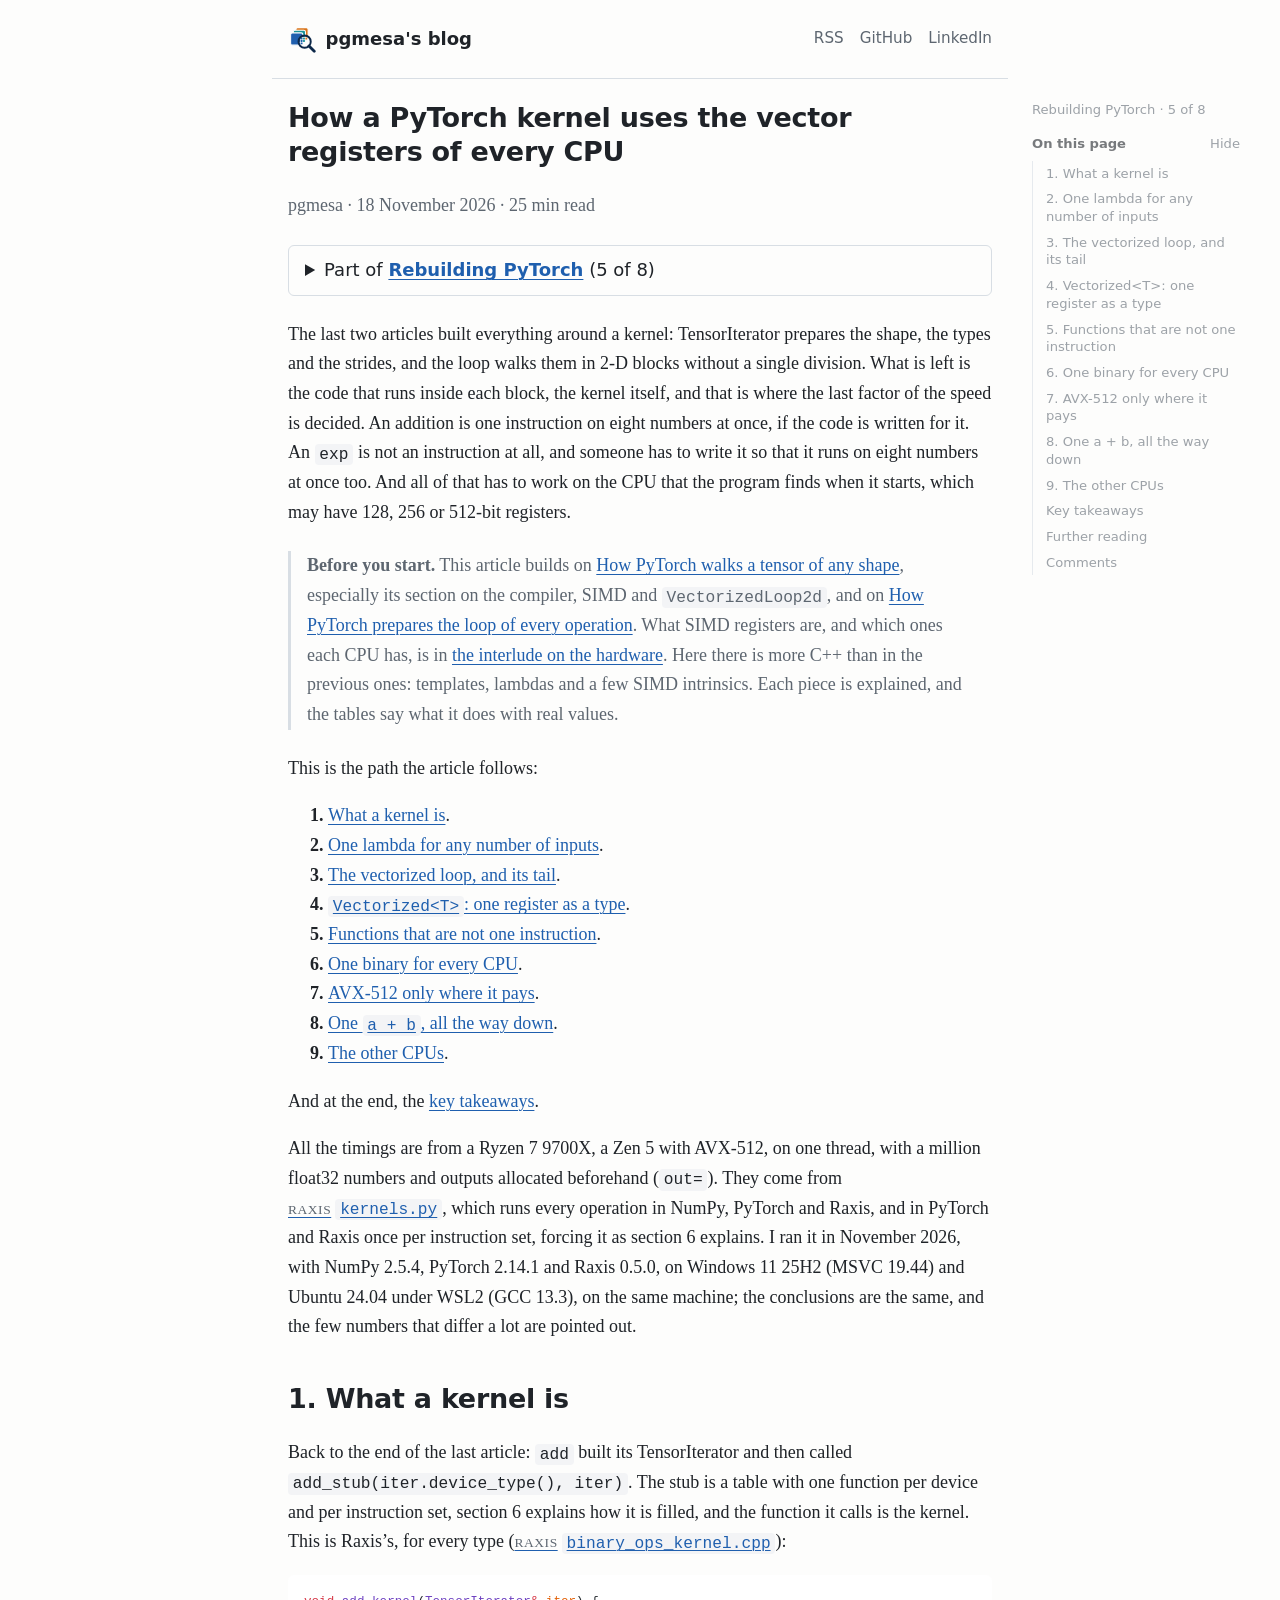
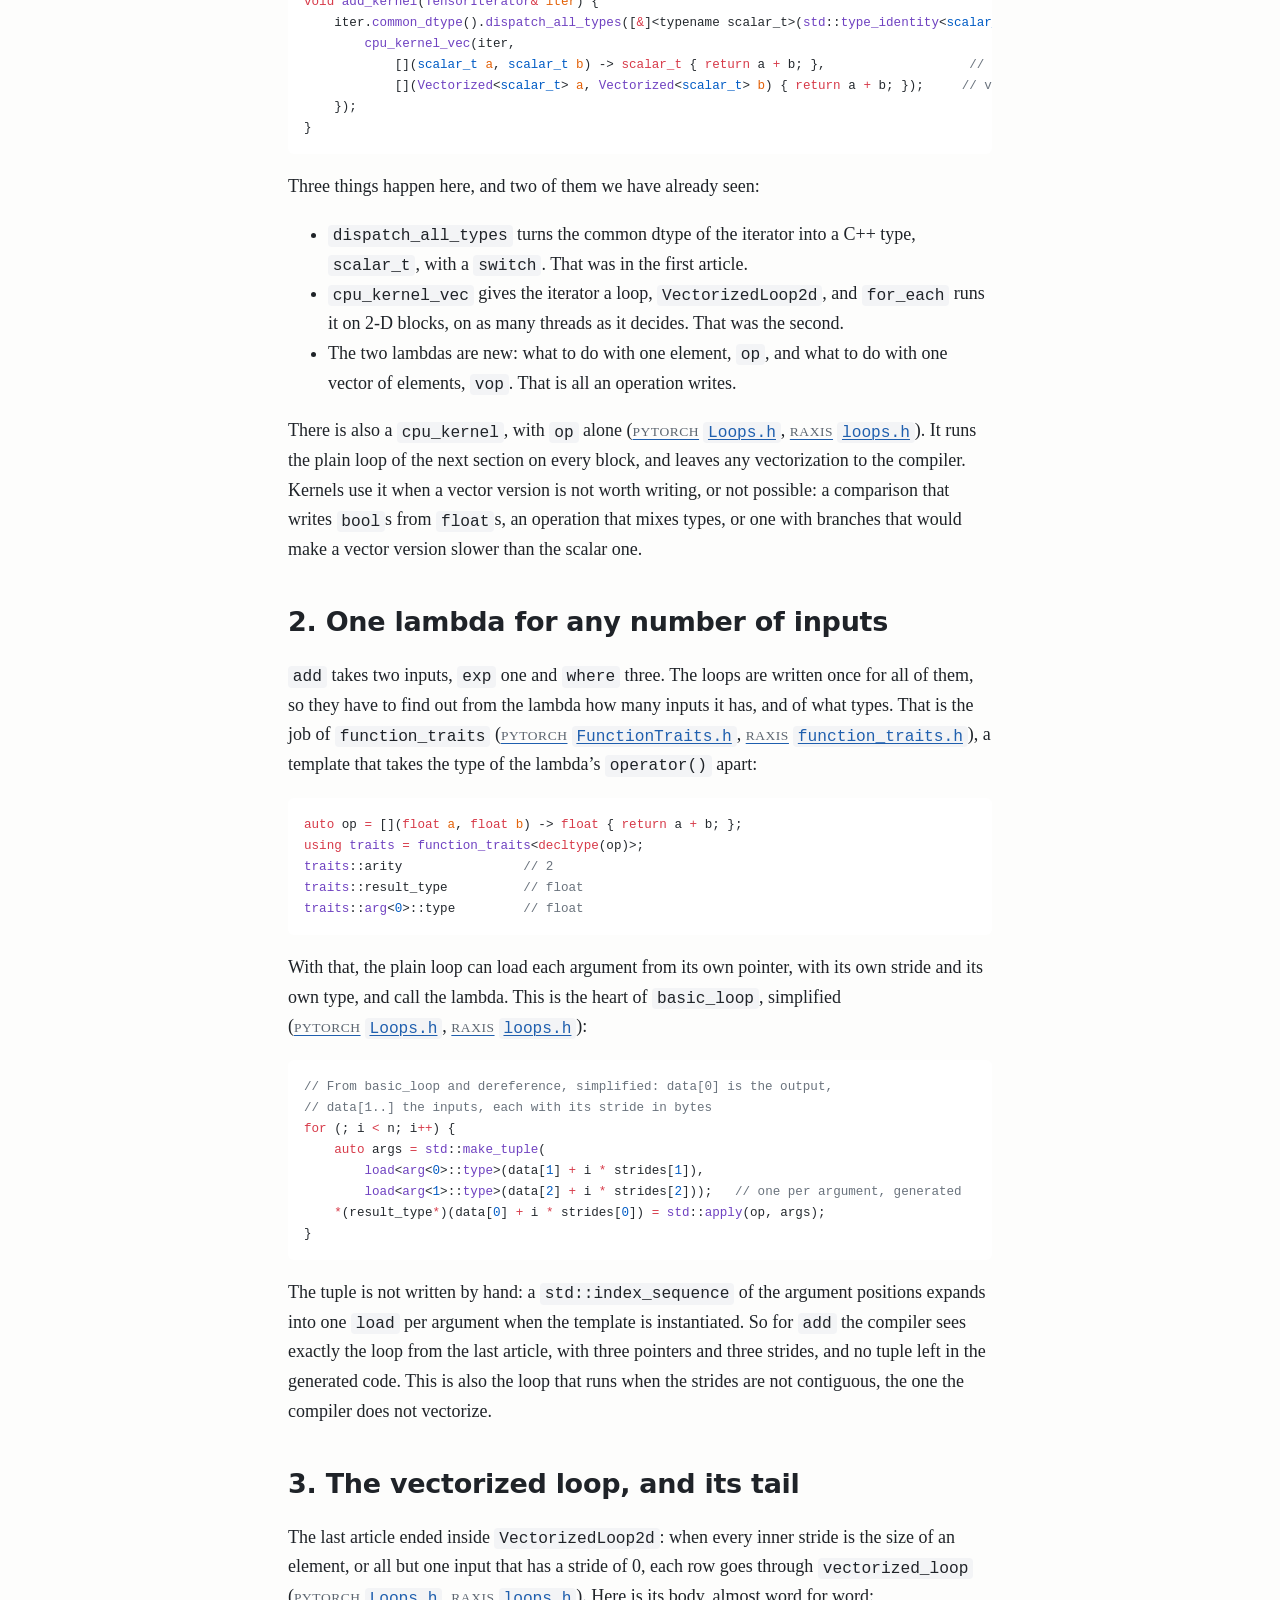
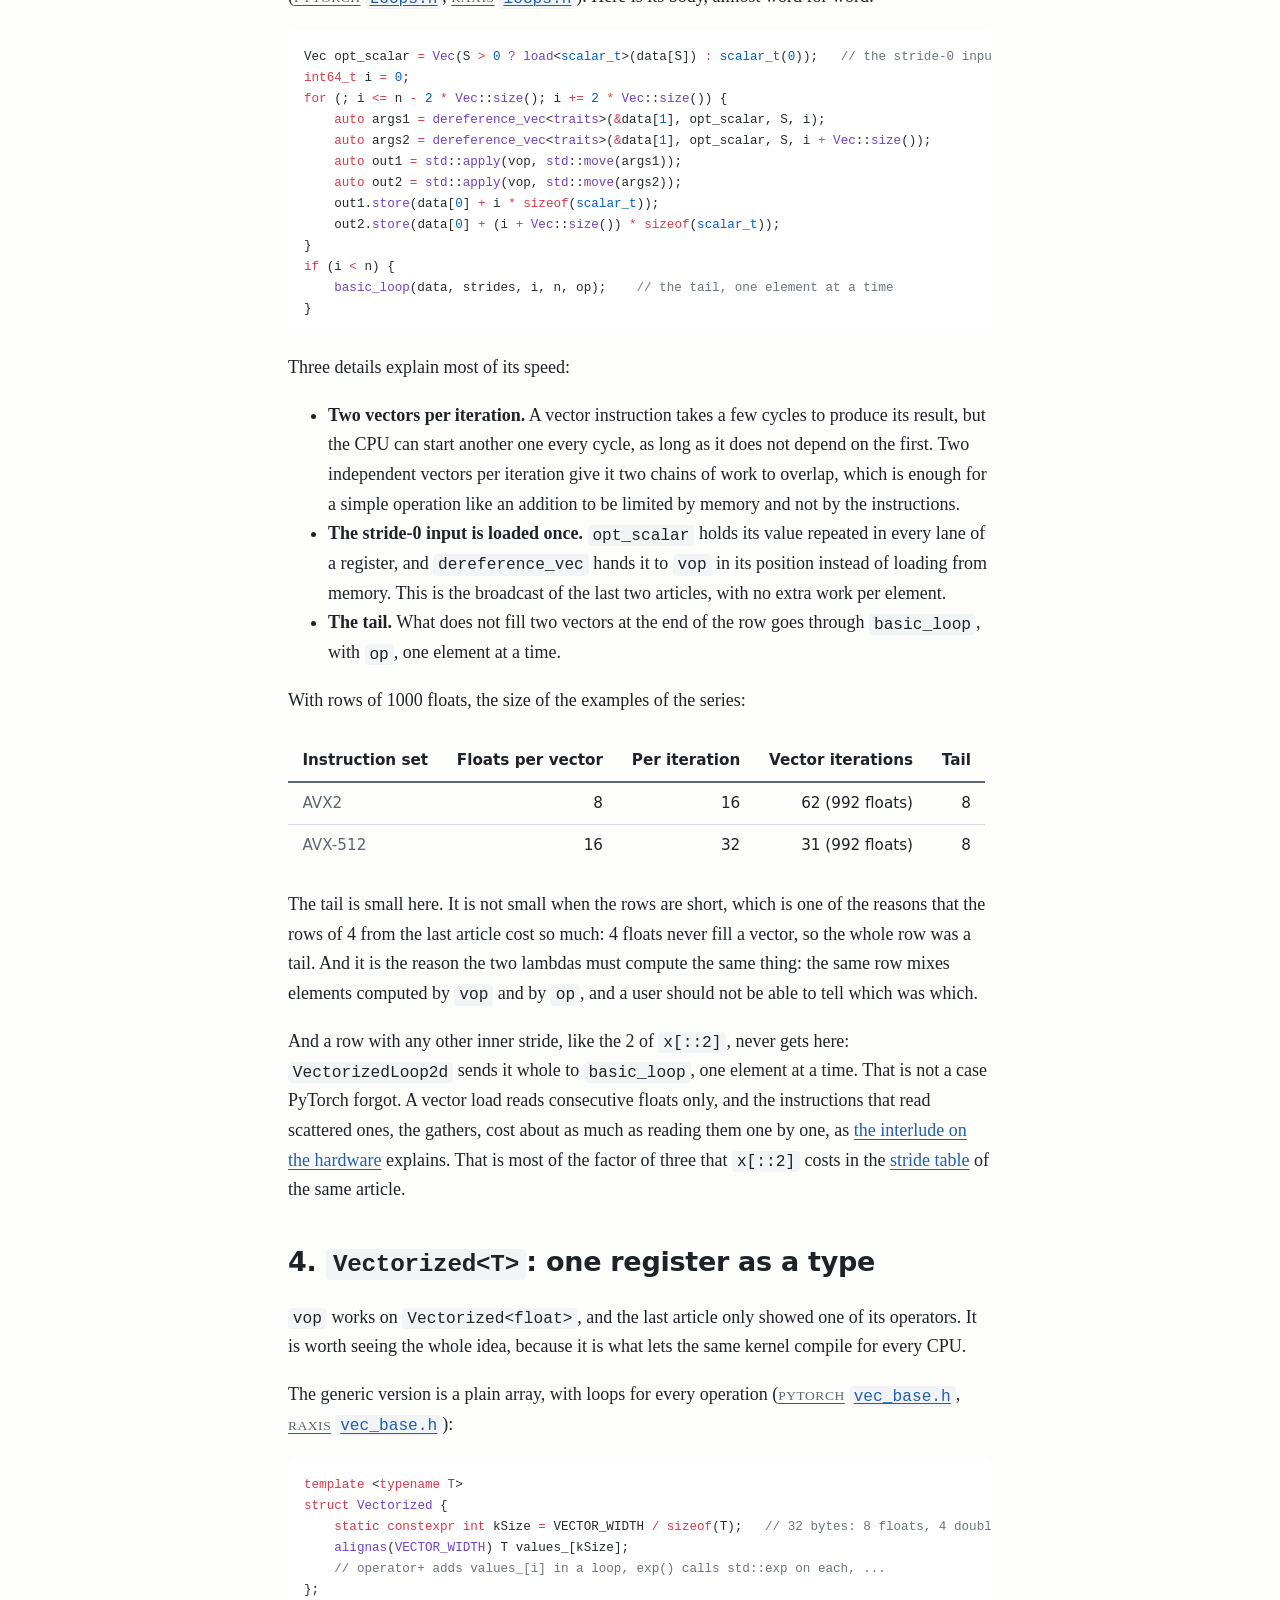
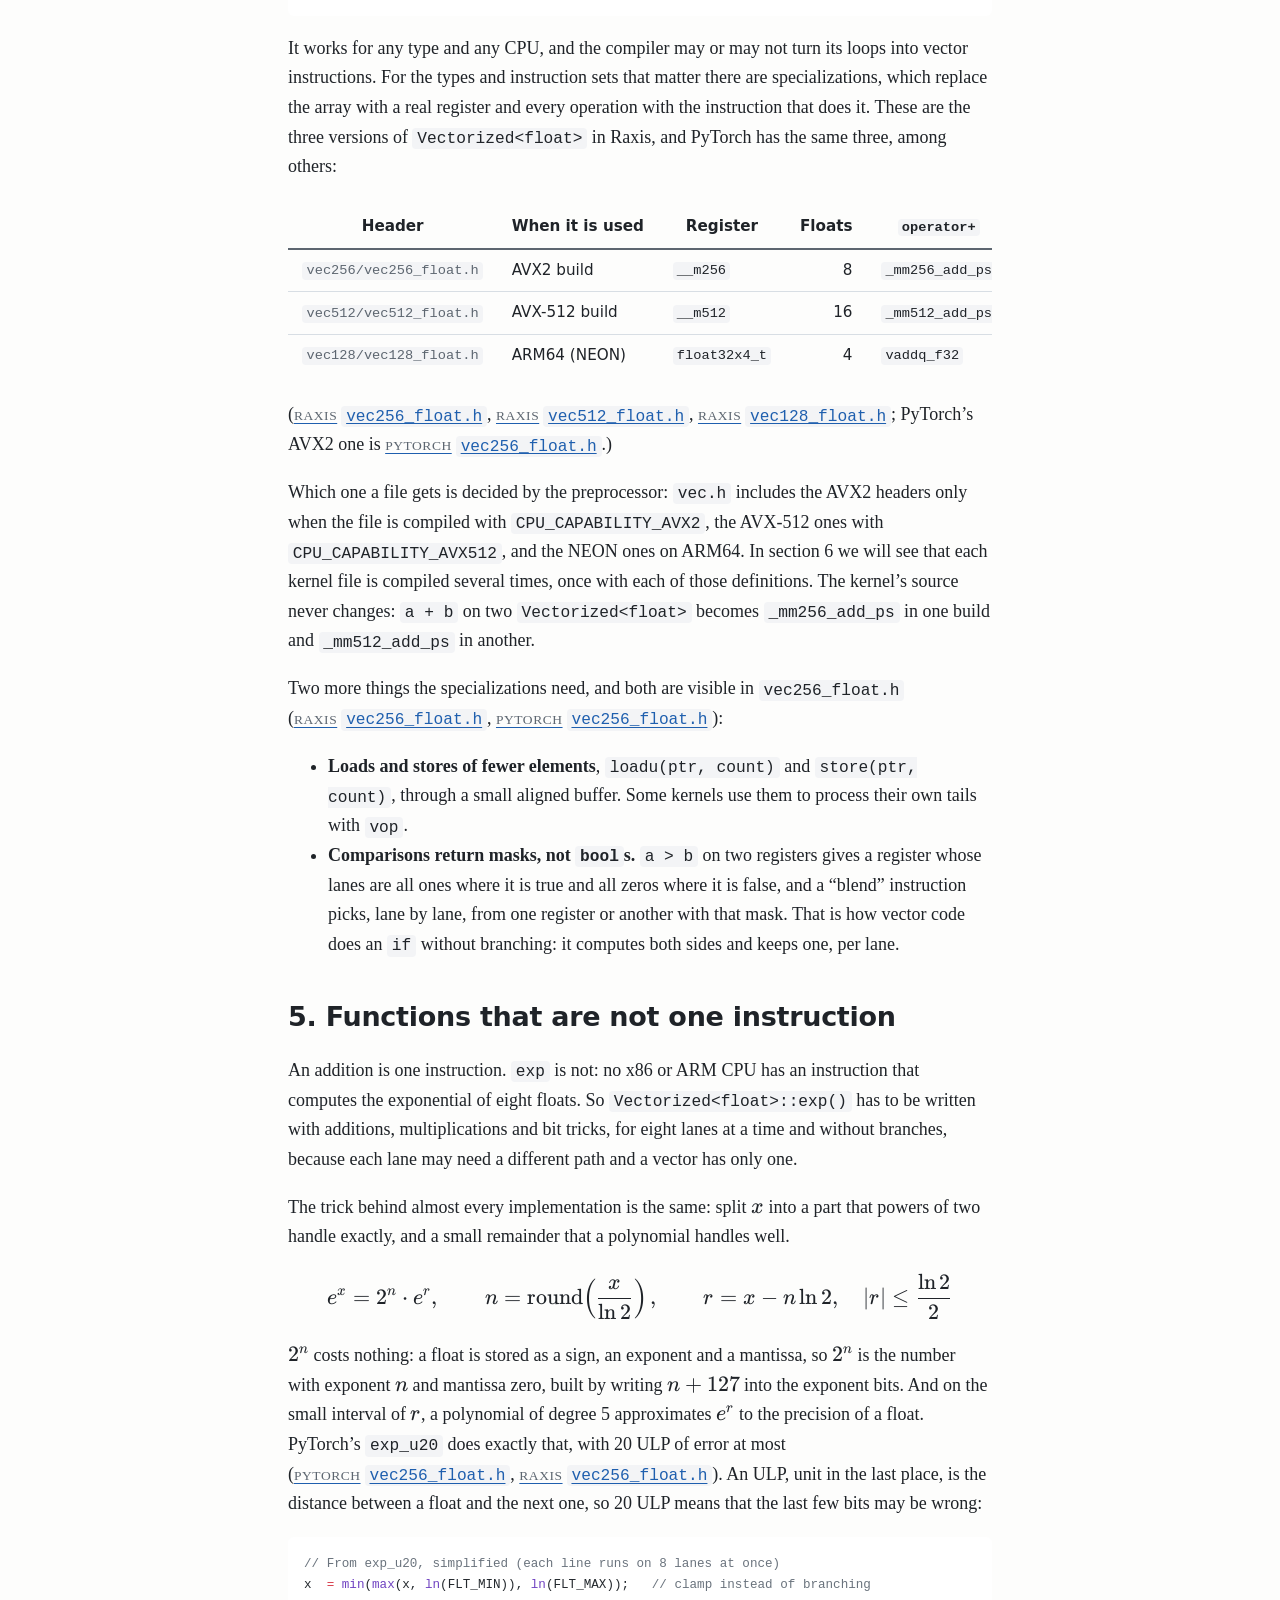
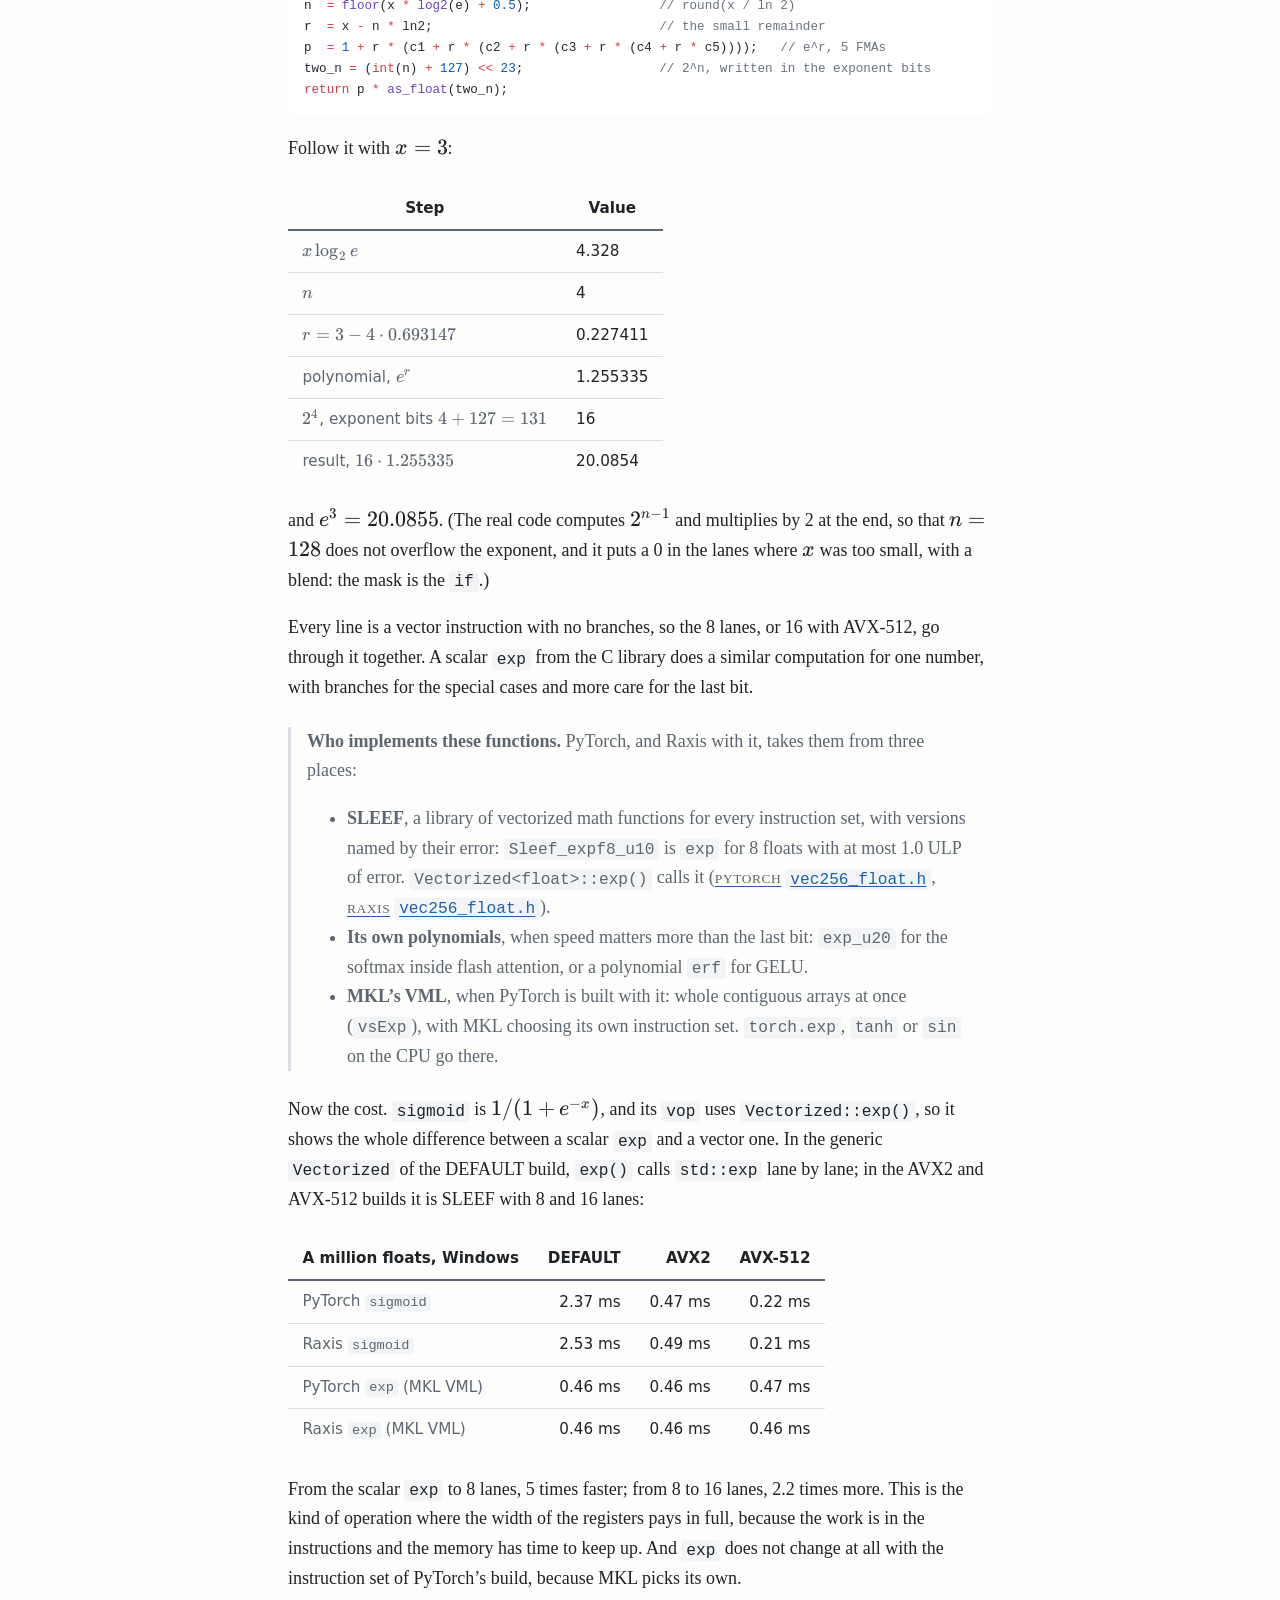
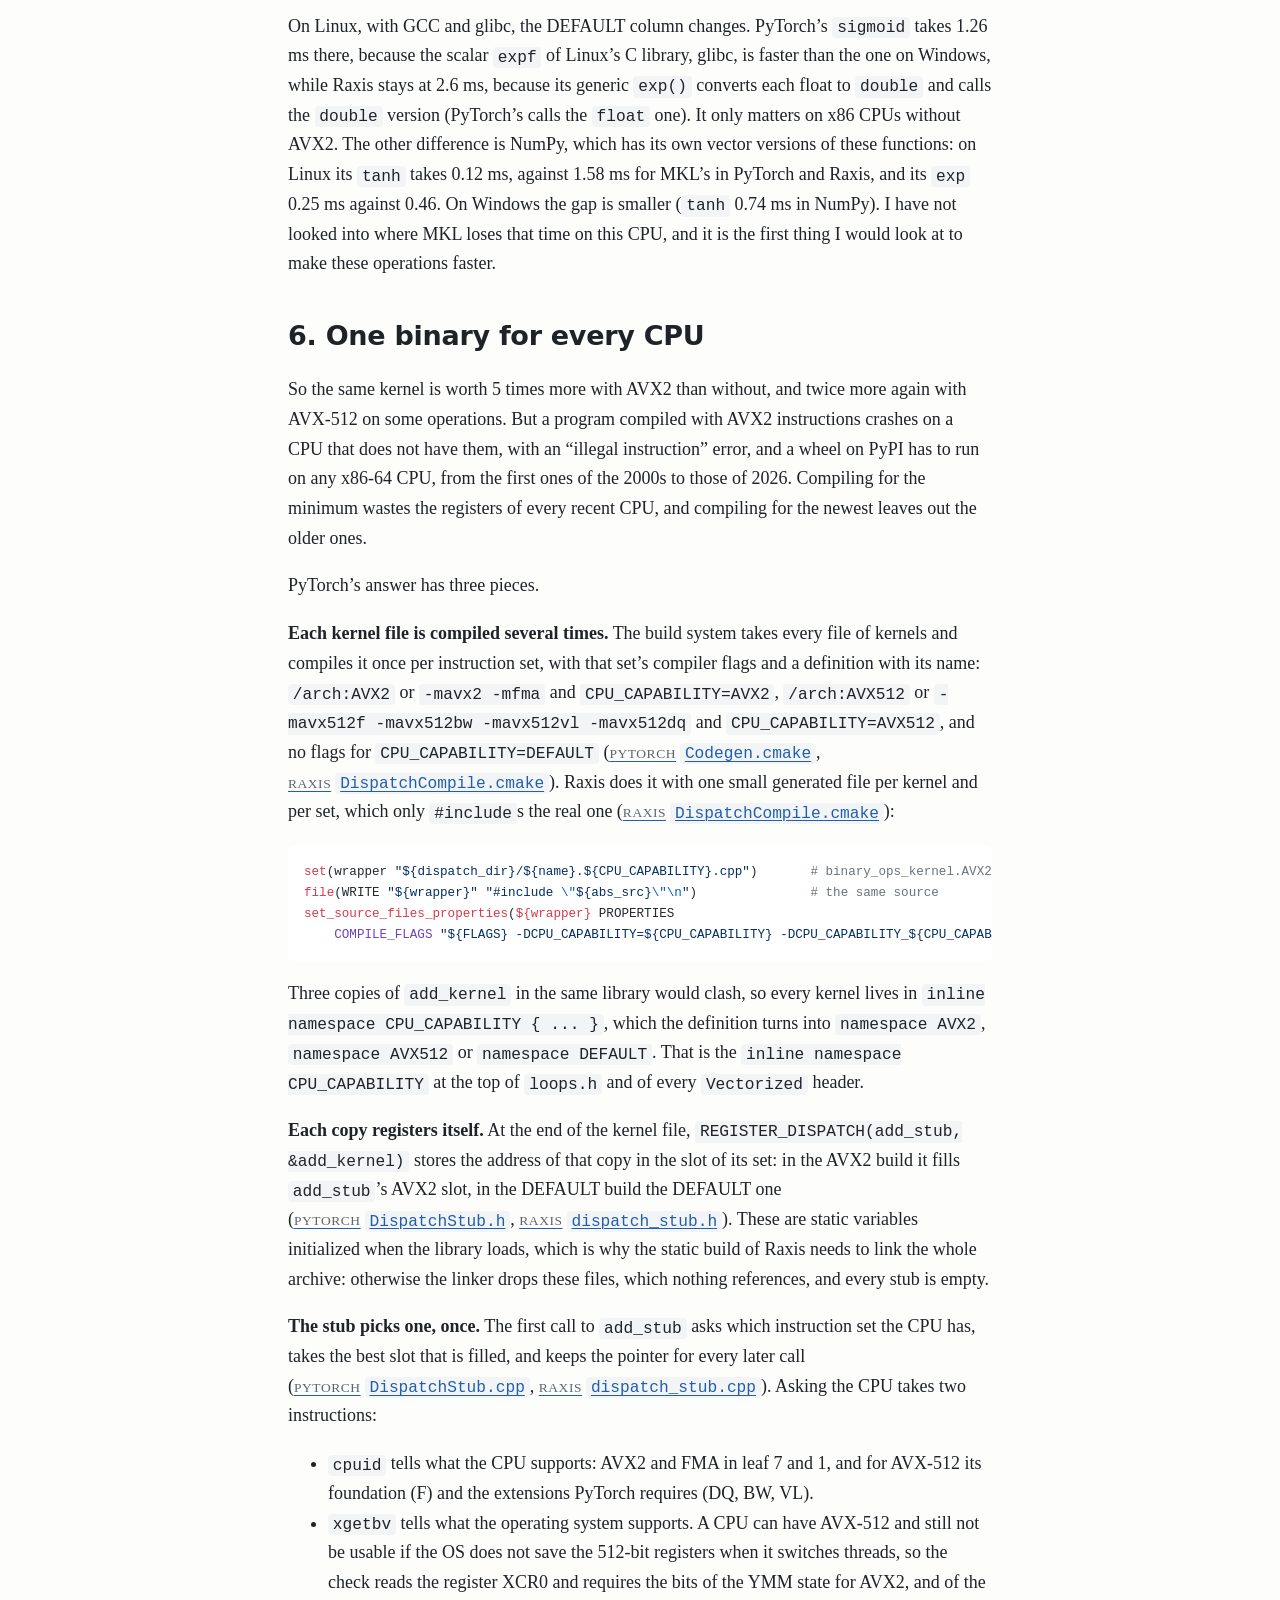
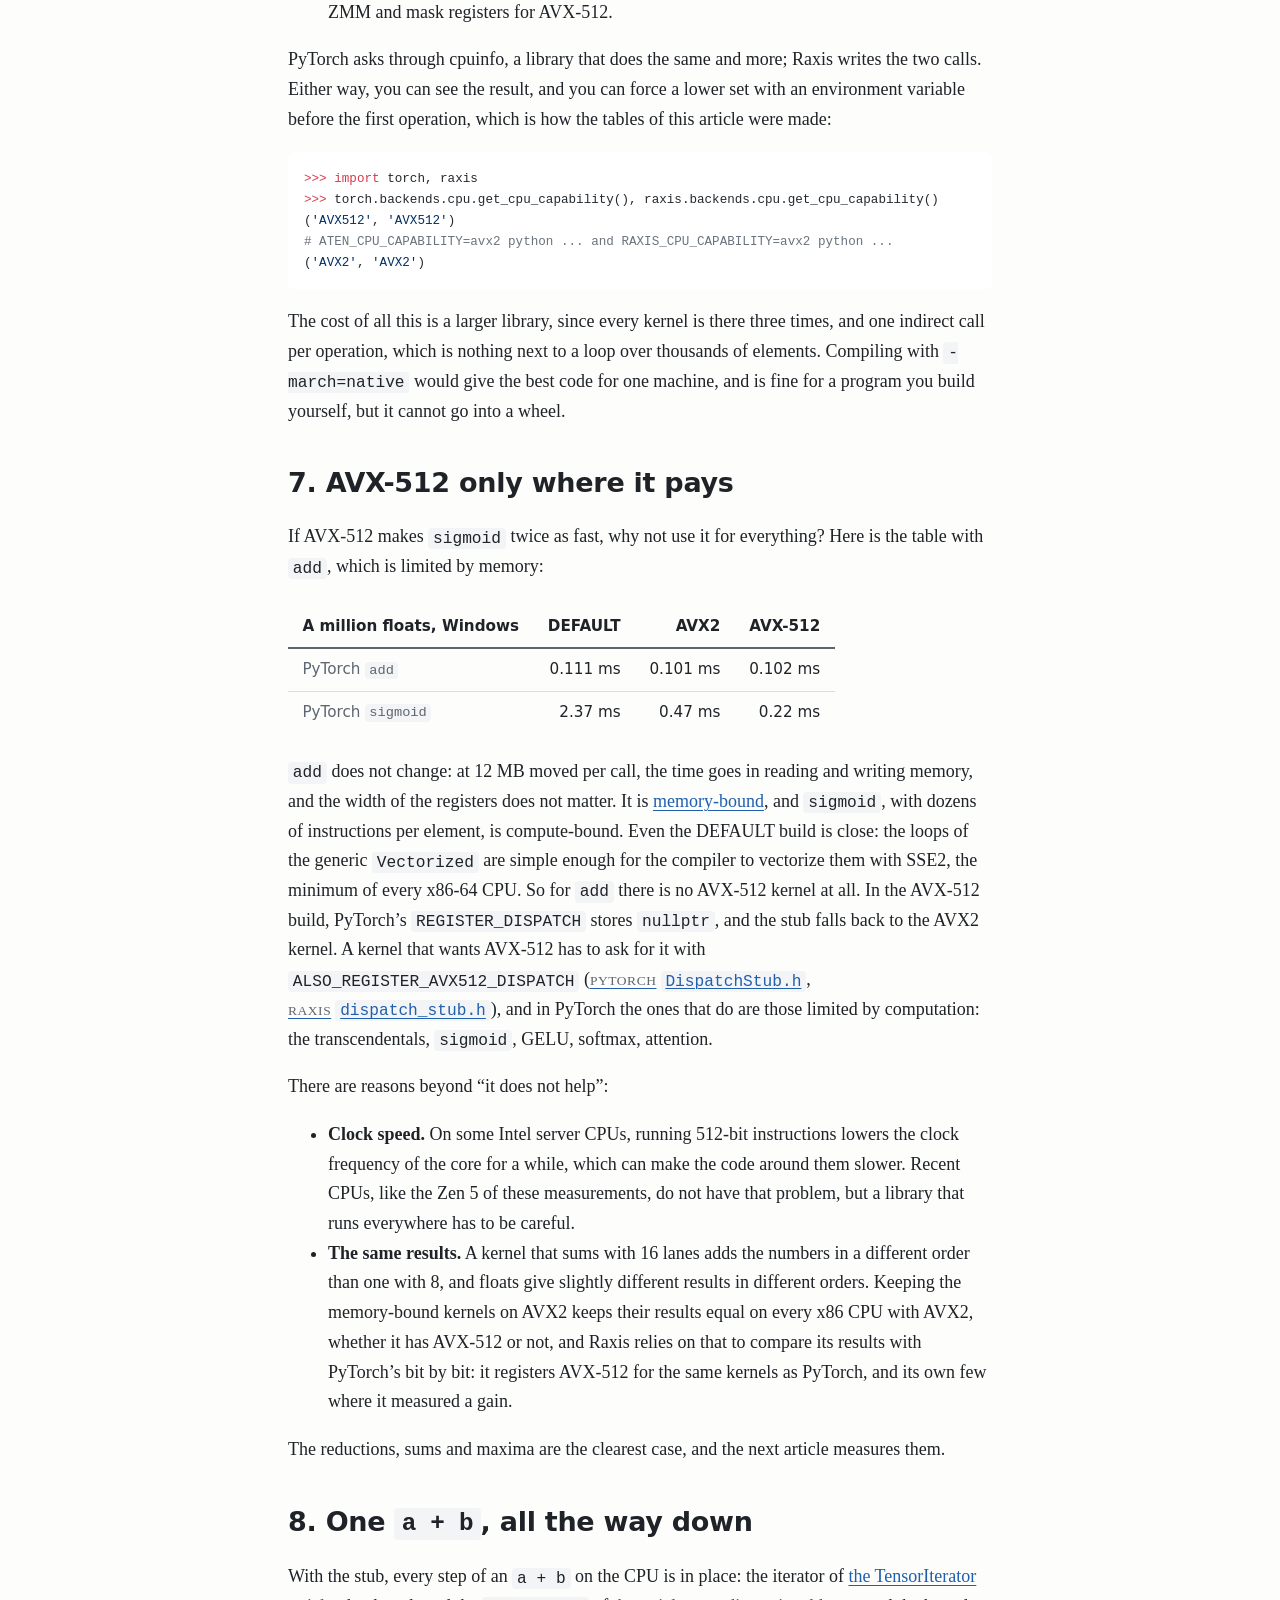
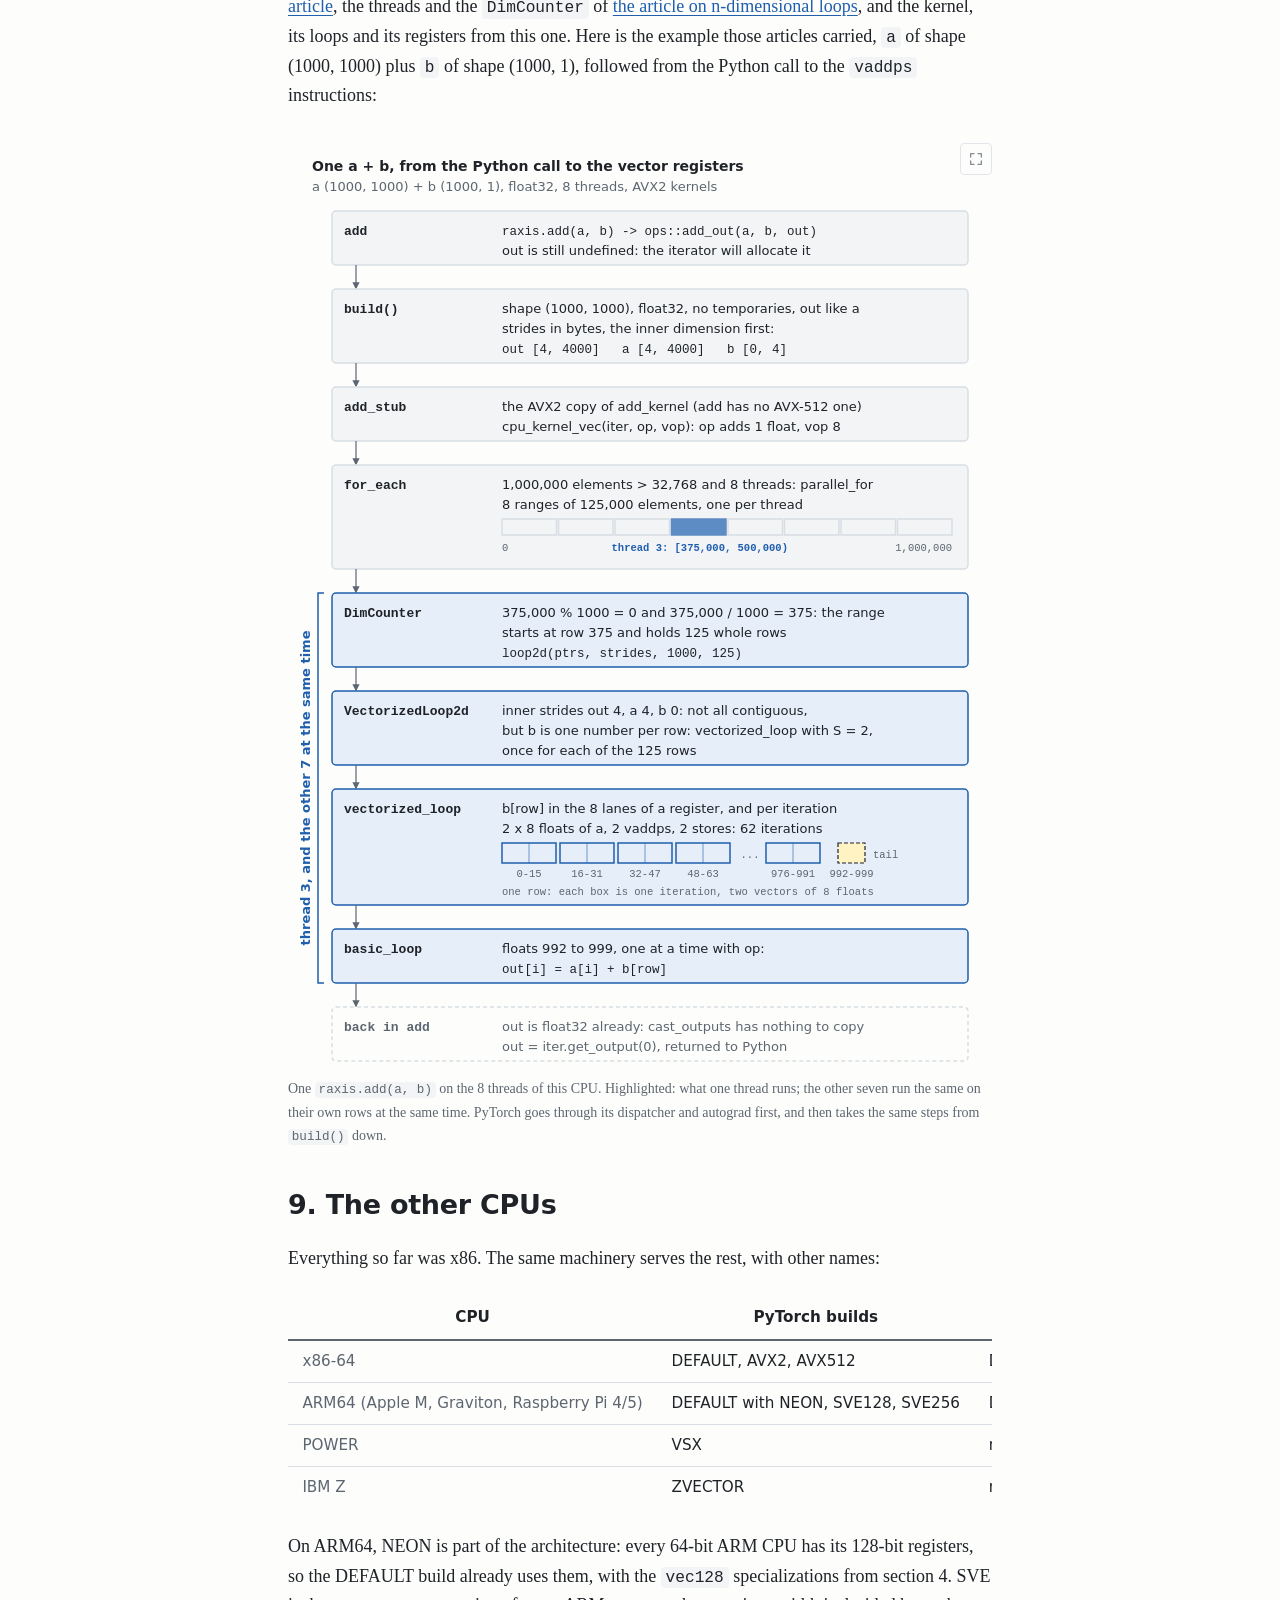
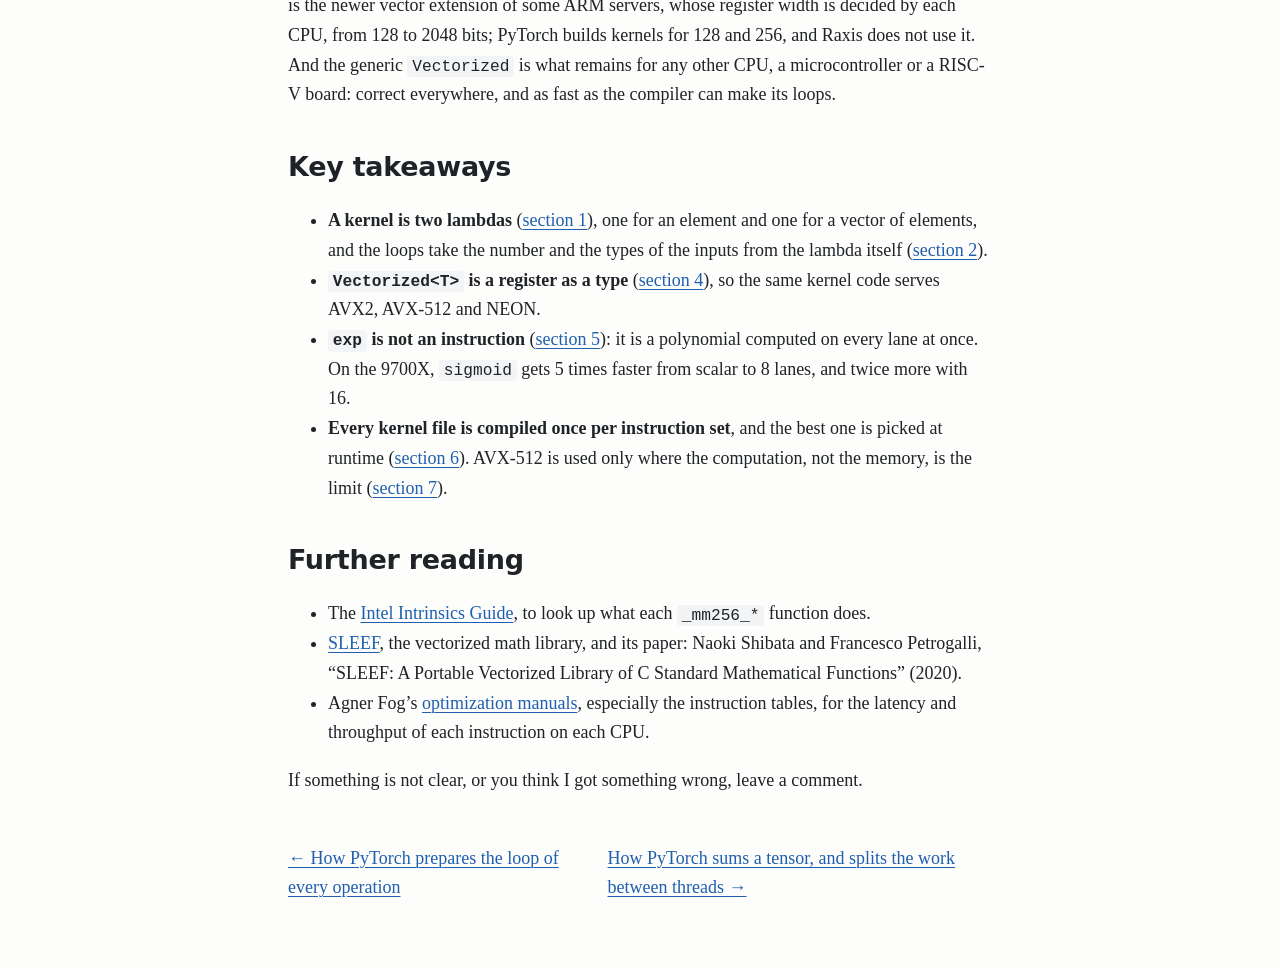
==== commit 51e670a5: "chore(deploy): pgmesa/blog@72deea1" ====
--- a/posts/cpu-kernels/index.html
+++ b/posts/cpu-kernels/index.html
@@ -1,6 +1,6 @@
-<!DOCTYPE html><html lang="en" data-astro-cid-z4jru4n3><head><meta charset="utf-8"><meta name="viewport" content="width=device-width, initial-scale=1"><title>How a PyTorch kernel uses the vector registers of every CPU | pgmesa&#39;s blog</title><meta name="description" content="The two lambdas of a kernel, Vectorized<T> as one register, how exp is computed eight numbers at a time, and one binary that picks SSE, AVX2 or AVX-512 when it starts."><meta name="author" content="Pablo García Mesa"><link rel="canonical" href="https://blog.pgmesa.com/posts/cpu-kernels/"><link rel="icon" type="image/svg+xml" href="/favicon.svg"><link rel="alternate" type="application/rss+xml" title="pgmesa's blog" href="/rss.xml"><link rel="sitemap" href="/sitemap-index.xml"><meta property="og:type" content="article"><meta property="og:title" content="How a PyTorch kernel uses the vector registers of every CPU"><meta property="og:description" content="The two lambdas of a kernel, Vectorized<T> as one register, how exp is computed eight numbers at a time, and one binary that picks SSE, AVX2 or AVX-512 when it starts."><meta property="og:url" content="https://blog.pgmesa.com/posts/cpu-kernels/"><meta property="og:site_name" content="pgmesa's blog"><meta property="article:published_time" content="2026-11-18T00:00:00.000Z"><meta property="article:modified_time" content="2026-11-18T00:00:00.000Z"><meta property="article:tag" content="pytorch"><meta property="article:tag" content="simd"><meta property="article:tag" content="performance"><meta property="og:image" content="https://blog.pgmesa.com/og/posts/cpu-kernels.png"><meta property="og:image:type" content="image/png"><meta property="og:image:width" content="1200"><meta property="og:image:height" content="630"><meta property="og:image:alt" content="How a PyTorch kernel uses the vector registers of every CPU"><meta name="twitter:card" content="summary_large_image"><script type="application/ld+json">{"@context":"https://schema.org","@type":"BlogPosting","headline":"How a PyTorch kernel uses the vector registers of every CPU","description":"The two lambdas of a kernel, Vectorized<T> as one register, how exp is computed eight numbers at a time, and one binary that picks SSE, AVX2 or AVX-512 when it starts.","url":"https://blog.pgmesa.com/posts/cpu-kernels/","mainEntityOfPage":"https://blog.pgmesa.com/posts/cpu-kernels/","author":{"@type":"Person","name":"Pablo García Mesa","url":"https://github.com/pgmesa"},"datePublished":"2026-11-18T00:00:00.000Z","dateModified":"2026-11-18T00:00:00.000Z","keywords":"pytorch, simd, performance"}</script><script type="module" src="https://static.cloudflareinsights.com/beacon.min.js" data-cf-beacon="{&quot;token&quot;:&quot;956bb0ad972944c48d0de3df881b57fa&quot;}"></script><link rel="stylesheet" href="/_astro/_..CkAVCZT_.css"><link rel="stylesheet" href="/_astro/BaseLayout.BDGeZDxW.css"><style>.src[data-astro-cid-3c55tpoi]{white-space:nowrap}.src[data-astro-cid-3c55tpoi] code[data-astro-cid-3c55tpoi]{white-space:normal}.src-repo[data-astro-cid-3c55tpoi]{text-transform:uppercase;letter-spacing:.04em;color:var(--muted);margin-right:.3em;font-size:.75em}
+<!DOCTYPE html><html lang="en" data-astro-cid-z4jru4n3><head><meta charset="utf-8"><meta name="viewport" content="width=device-width, initial-scale=1"><title>How a PyTorch kernel uses the vector registers of every CPU | pgmesa&#39;s blog</title><meta name="description" content="The two lambdas of a kernel, Vectorized<T> as one register, how exp is computed eight numbers at a time, and one binary that picks SSE, AVX2 or AVX-512 when it starts."><meta name="author" content="Pablo García Mesa"><link rel="canonical" href="https://blog.pgmesa.com/posts/cpu-kernels/"><link rel="icon" type="image/svg+xml" href="/favicon.svg"><link rel="alternate" type="application/rss+xml" title="pgmesa's blog" href="/rss.xml"><link rel="sitemap" href="/sitemap-index.xml"><meta property="og:type" content="article"><meta property="og:title" content="How a PyTorch kernel uses the vector registers of every CPU"><meta property="og:description" content="The two lambdas of a kernel, Vectorized<T> as one register, how exp is computed eight numbers at a time, and one binary that picks SSE, AVX2 or AVX-512 when it starts."><meta property="og:url" content="https://blog.pgmesa.com/posts/cpu-kernels/"><meta property="og:site_name" content="pgmesa's blog"><meta property="article:published_time" content="2026-11-18T00:00:00.000Z"><meta property="article:modified_time" content="2026-11-18T00:00:00.000Z"><meta property="article:tag" content="pytorch"><meta property="article:tag" content="simd"><meta property="article:tag" content="performance"><meta property="og:image" content="https://blog.pgmesa.com/og/posts/cpu-kernels.png"><meta property="og:image:type" content="image/png"><meta property="og:image:width" content="1200"><meta property="og:image:height" content="630"><meta property="og:image:alt" content="How a PyTorch kernel uses the vector registers of every CPU"><meta name="twitter:card" content="summary_large_image"><script type="application/ld+json">{"@context":"https://schema.org","@type":"BlogPosting","headline":"How a PyTorch kernel uses the vector registers of every CPU","description":"The two lambdas of a kernel, Vectorized<T> as one register, how exp is computed eight numbers at a time, and one binary that picks SSE, AVX2 or AVX-512 when it starts.","url":"https://blog.pgmesa.com/posts/cpu-kernels/","mainEntityOfPage":"https://blog.pgmesa.com/posts/cpu-kernels/","author":{"@type":"Person","name":"Pablo García Mesa","url":"https://github.com/pgmesa"},"datePublished":"2026-11-18T00:00:00.000Z","dateModified":"2026-11-18T00:00:00.000Z","keywords":"pytorch, simd, performance"}</script><script type="module" src="https://static.cloudflareinsights.com/beacon.min.js" data-cf-beacon="{&quot;token&quot;:&quot;956bb0ad972944c48d0de3df881b57fa&quot;}"></script><link rel="stylesheet" href="/_astro/_..CZHG1gc1.css"><link rel="stylesheet" href="/_astro/BaseLayout.BDGeZDxW.css"><style>.src[data-astro-cid-3c55tpoi]{white-space:nowrap}.src[data-astro-cid-3c55tpoi] code[data-astro-cid-3c55tpoi]{white-space:normal}.src-repo[data-astro-cid-3c55tpoi]{text-transform:uppercase;letter-spacing:.04em;color:var(--muted);margin-right:.3em;font-size:.75em}
 </style><style>.add-path[data-astro-cid-g6kcror4]{margin:2rem 0}svg[data-astro-cid-g6kcror4]{width:100%;max-width:682px;height:auto;display:block}text[data-astro-cid-g6kcror4]{fill:var(--fg);font-family:var(--font-ui);font-size:13px}.step[data-astro-cid-g6kcror4]{font-size:14px;font-weight:700}.note[data-astro-cid-g6kcror4],.muted[data-astro-cid-g6kcror4]{fill:var(--muted)}.label[data-astro-cid-g6kcror4]{font-family:var(--font-mono);font-weight:700}.code[data-astro-cid-g6kcror4]{font-family:var(--font-mono);white-space:pre;font-size:12.5px}.band[data-astro-cid-g6kcror4]{fill:var(--code-bg);stroke:var(--border);stroke-width:1.5px}.band[data-astro-cid-g6kcror4].quiet{fill:none;stroke-dasharray:4 3}.band[data-astro-cid-g6kcror4].thread{fill:var(--accent-soft);stroke:var(--accent)}.flow[data-astro-cid-g6kcror4]{stroke:var(--muted);stroke-width:1.2px}.arrowhead[data-astro-cid-g6kcror4]{fill:var(--muted)}.seg[data-astro-cid-g6kcror4]{fill:none;stroke:var(--border);stroke-width:1.5px}.seg[data-astro-cid-g6kcror4].mine{fill:var(--accent);opacity:.7;stroke:var(--accent)}.vec[data-astro-cid-g6kcror4]{fill:var(--accent-soft);stroke:var(--accent);stroke-width:1.5px}.lane[data-astro-cid-g6kcror4]{stroke:var(--accent);opacity:.6}.tail[data-astro-cid-g6kcror4]{fill:var(--highlight);stroke:var(--fg);stroke-width:1.2px;stroke-dasharray:4 2}.small[data-astro-cid-g6kcror4]{font-family:var(--font-mono);fill:var(--muted);font-size:10.5px}.bracket[data-astro-cid-g6kcror4]{stroke:var(--accent);stroke-width:1.5px;fill:none}.accent-text[data-astro-cid-g6kcror4]{fill:var(--accent);font-weight:700}figcaption[data-astro-cid-g6kcror4]{color:var(--muted);margin-top:.5rem;font-size:.875rem}
-</style></head><body data-astro-cid-z4jru4n3><header class="container site-header" data-astro-cid-z4jru4n3><a class="site-title" href="/" data-astro-cid-z4jru4n3><svg class="logo" viewBox="0 0 32 32" aria-hidden="true" data-astro-cid-f7espo7c><clipPath id="logo-lens" data-astro-cid-f7espo7c><circle cx="19" cy="19" r="7" data-astro-cid-f7espo7c></circle></clipPath><rect x="9" y="3" width="14" height="14" rx="2" class="layer back" data-astro-cid-f7espo7c></rect><rect x="6" y="6" width="14" height="14" rx="2" class="layer middle" data-astro-cid-f7espo7c></rect><rect x="3" y="9" width="14" height="14" rx="2" class="layer front" data-astro-cid-f7espo7c></rect><circle cx="19" cy="19" r="7" class="lens-bg" data-astro-cid-f7espo7c></circle><g clip-path="url(#logo-lens)" data-astro-cid-f7espo7c><rect x="11.8" y="11.8" width="2.1" height="2.1" rx="0.4" class="front" data-astro-cid-f7espo7c></rect><rect x="14.5" y="11.8" width="2.1" height="2.1" rx="0.4" class="front" data-astro-cid-f7espo7c></rect><rect x="17.2" y="11.8" width="2.1" height="2.1" rx="0.4" class="middle" data-astro-cid-f7espo7c></rect><rect x="19.9" y="11.8" width="2.1" height="2.1" rx="0.4" class="back" data-astro-cid-f7espo7c></rect><rect x="11.8" y="14.5" width="2.1" height="2.1" rx="0.4" class="front" data-astro-cid-f7espo7c></rect><rect x="14.5" y="14.5" width="2.1" height="2.1" rx="0.4" class="front" data-astro-cid-f7espo7c></rect><rect x="17.2" y="14.5" width="2.1" height="2.1" rx="0.4" class="middle" data-astro-cid-f7espo7c></rect><rect x="19.9" y="14.5" width="2.1" height="2.1" rx="0.4" class="back" data-astro-cid-f7espo7c></rect><rect x="11.8" y="17.2" width="2.1" height="2.1" rx="0.4" class="front" data-astro-cid-f7espo7c></rect><rect x="14.5" y="17.2" width="2.1" height="2.1" rx="0.4" class="front" data-astro-cid-f7espo7c></rect><rect x="17.2" y="17.2" width="2.1" height="2.1" rx="0.4" class="middle" data-astro-cid-f7espo7c></rect><rect x="11.8" y="19.9" width="2.1" height="2.1" rx="0.4" class="front" data-astro-cid-f7espo7c></rect><rect x="14.5" y="19.9" width="2.1" height="2.1" rx="0.4" class="front" data-astro-cid-f7espo7c></rect></g><circle cx="19" cy="19" r="7" class="glass" data-astro-cid-f7espo7c></circle><line x1="24" y1="24" x2="30" y2="30" class="handle" data-astro-cid-f7espo7c></line></svg>pgmesa&#39;s blog</a><nav data-astro-cid-z4jru4n3><a href="/rss.xml" data-astro-cid-z4jru4n3>RSS</a><a href="https://github.com/pgmesa" data-astro-cid-z4jru4n3>GitHub</a><a href="https://www.linkedin.com/in/pgmesa/" data-astro-cid-z4jru4n3>LinkedIn</a></nav></header><main class="container" data-astro-cid-z4jru4n3><article data-astro-cid-ssdmjifj><header data-astro-cid-ssdmjifj><h1 data-astro-cid-ssdmjifj>How a PyTorch kernel uses the vector registers of every CPU</h1><p class="muted" data-astro-cid-ssdmjifj>pgmesa &middot; <time datetime="2026-11-18T00:00:00.000Z" data-astro-cid-ssdmjifj>18 November 2026</time> &middot; 25 min read</p></header><div class="page-toc" data-astro-cid-lifsiwye><aside class="toc-side" aria-label="On this page" data-astro-cid-lifsiwye><nav data-astro-cid-lifsiwye><a class="toc-series" href="/series/rebuilding-pytorch/" data-astro-cid-lifsiwye>Rebuilding PyTorch · 5 of 8</a><div class="toc-head" data-astro-cid-lifsiwye><p class="toc-title" data-astro-cid-lifsiwye>On this page</p><button type="button" class="toc-hide" aria-expanded="true" data-astro-cid-lifsiwye>Hide</button></div><ol class="toc-list" data-astro-cid-lifsiwye><li data-astro-cid-lifsiwye><a href="#1-what-a-kernel-is" data-astro-cid-lifsiwye>1. What a kernel is</a></li><li data-astro-cid-lifsiwye><a href="#2-one-lambda-for-any-number-of-inputs" data-astro-cid-lifsiwye>2. One lambda for any number of inputs</a></li><li data-astro-cid-lifsiwye><a href="#3-the-vectorized-loop-and-its-tail" data-astro-cid-lifsiwye>3. The vectorized loop, and its tail</a></li><li data-astro-cid-lifsiwye><a href="#4-vectorizedt-one-register-as-a-type" data-astro-cid-lifsiwye>4. Vectorized&lt;T&gt;: one register as a type</a></li><li data-astro-cid-lifsiwye><a href="#5-functions-that-are-not-one-instruction" data-astro-cid-lifsiwye>5. Functions that are not one instruction</a></li><li data-astro-cid-lifsiwye><a href="#6-one-binary-for-every-cpu" data-astro-cid-lifsiwye>6. One binary for every CPU</a></li><li data-astro-cid-lifsiwye><a href="#7-avx-512-only-where-it-pays" data-astro-cid-lifsiwye>7. AVX-512 only where it pays</a></li><li data-astro-cid-lifsiwye><a href="#8-one-a--b-all-the-way-down" data-astro-cid-lifsiwye>8. One a + b, all the way down</a></li><li data-astro-cid-lifsiwye><a href="#9-the-other-cpus" data-astro-cid-lifsiwye>9. The other CPUs</a></li><li data-astro-cid-lifsiwye><a href="#key-takeaways" data-astro-cid-lifsiwye>Key takeaways</a></li><li data-astro-cid-lifsiwye><a href="#further-reading" data-astro-cid-lifsiwye>Further reading</a></li></ol></nav></aside><script>
+</style></head><body data-astro-cid-z4jru4n3><header class="container site-header" data-astro-cid-z4jru4n3><a class="site-title" href="/" data-astro-cid-z4jru4n3><svg class="logo" viewBox="0 0 32 32" aria-hidden="true" data-astro-cid-f7espo7c><clipPath id="logo-lens" data-astro-cid-f7espo7c><circle cx="19" cy="19" r="7" data-astro-cid-f7espo7c></circle></clipPath><rect x="9" y="3" width="14" height="14" rx="2" class="layer back" data-astro-cid-f7espo7c></rect><rect x="6" y="6" width="14" height="14" rx="2" class="layer middle" data-astro-cid-f7espo7c></rect><rect x="3" y="9" width="14" height="14" rx="2" class="layer front" data-astro-cid-f7espo7c></rect><circle cx="19" cy="19" r="7" class="lens-bg" data-astro-cid-f7espo7c></circle><g clip-path="url(#logo-lens)" data-astro-cid-f7espo7c><rect x="11.8" y="11.8" width="2.1" height="2.1" rx="0.4" class="front" data-astro-cid-f7espo7c></rect><rect x="14.5" y="11.8" width="2.1" height="2.1" rx="0.4" class="front" data-astro-cid-f7espo7c></rect><rect x="17.2" y="11.8" width="2.1" height="2.1" rx="0.4" class="middle" data-astro-cid-f7espo7c></rect><rect x="19.9" y="11.8" width="2.1" height="2.1" rx="0.4" class="back" data-astro-cid-f7espo7c></rect><rect x="11.8" y="14.5" width="2.1" height="2.1" rx="0.4" class="front" data-astro-cid-f7espo7c></rect><rect x="14.5" y="14.5" width="2.1" height="2.1" rx="0.4" class="front" data-astro-cid-f7espo7c></rect><rect x="17.2" y="14.5" width="2.1" height="2.1" rx="0.4" class="middle" data-astro-cid-f7espo7c></rect><rect x="19.9" y="14.5" width="2.1" height="2.1" rx="0.4" class="back" data-astro-cid-f7espo7c></rect><rect x="11.8" y="17.2" width="2.1" height="2.1" rx="0.4" class="front" data-astro-cid-f7espo7c></rect><rect x="14.5" y="17.2" width="2.1" height="2.1" rx="0.4" class="front" data-astro-cid-f7espo7c></rect><rect x="17.2" y="17.2" width="2.1" height="2.1" rx="0.4" class="middle" data-astro-cid-f7espo7c></rect><rect x="11.8" y="19.9" width="2.1" height="2.1" rx="0.4" class="front" data-astro-cid-f7espo7c></rect><rect x="14.5" y="19.9" width="2.1" height="2.1" rx="0.4" class="front" data-astro-cid-f7espo7c></rect></g><circle cx="19" cy="19" r="7" class="glass" data-astro-cid-f7espo7c></circle><line x1="24" y1="24" x2="30" y2="30" class="handle" data-astro-cid-f7espo7c></line></svg>pgmesa&#39;s blog</a><nav data-astro-cid-z4jru4n3><a href="/rss.xml" data-astro-cid-z4jru4n3>RSS</a><a href="https://github.com/pgmesa" data-astro-cid-z4jru4n3>GitHub</a><a href="https://www.linkedin.com/in/pgmesa/" data-astro-cid-z4jru4n3>LinkedIn</a></nav></header><main class="container" data-astro-cid-z4jru4n3><article data-astro-cid-ssdmjifj><header data-astro-cid-ssdmjifj><h1 data-astro-cid-ssdmjifj>How a PyTorch kernel uses the vector registers of every CPU</h1><p class="muted" data-astro-cid-ssdmjifj>pgmesa &middot; <time datetime="2026-11-18T00:00:00.000Z" data-astro-cid-ssdmjifj>18 November 2026</time> &middot; 25 min read</p></header><div class="page-toc" data-astro-cid-lifsiwye><aside class="toc-side" aria-label="On this page" data-astro-cid-lifsiwye><nav data-astro-cid-lifsiwye><a class="toc-series" href="/series/rebuilding-pytorch/" data-astro-cid-lifsiwye>Rebuilding PyTorch · 5 of 8</a><div class="toc-head" data-astro-cid-lifsiwye><p class="toc-title" data-astro-cid-lifsiwye>On this page</p><button type="button" class="toc-hide" aria-expanded="true" data-astro-cid-lifsiwye>Hide</button></div><ol class="toc-list" data-astro-cid-lifsiwye><li data-astro-cid-lifsiwye><a href="#1-what-a-kernel-is" data-astro-cid-lifsiwye>1. What a kernel is</a></li><li data-astro-cid-lifsiwye><a href="#2-one-lambda-for-any-number-of-inputs" data-astro-cid-lifsiwye>2. One lambda for any number of inputs</a></li><li data-astro-cid-lifsiwye><a href="#3-the-vectorized-loop-and-its-tail" data-astro-cid-lifsiwye>3. The vectorized loop, and its tail</a></li><li data-astro-cid-lifsiwye><a href="#4-vectorizedt-one-register-as-a-type" data-astro-cid-lifsiwye>4. Vectorized&lt;T&gt;: one register as a type</a></li><li data-astro-cid-lifsiwye><a href="#5-functions-that-are-not-one-instruction" data-astro-cid-lifsiwye>5. Functions that are not one instruction</a></li><li data-astro-cid-lifsiwye><a href="#6-one-binary-for-every-cpu" data-astro-cid-lifsiwye>6. One binary for every CPU</a></li><li data-astro-cid-lifsiwye><a href="#7-avx-512-only-where-it-pays" data-astro-cid-lifsiwye>7. AVX-512 only where it pays</a></li><li data-astro-cid-lifsiwye><a href="#8-one-a--b-all-the-way-down" data-astro-cid-lifsiwye>8. One a + b, all the way down</a></li><li data-astro-cid-lifsiwye><a href="#9-the-other-cpus" data-astro-cid-lifsiwye>9. The other CPUs</a></li><li data-astro-cid-lifsiwye><a href="#key-takeaways" data-astro-cid-lifsiwye>Key takeaways</a></li><li data-astro-cid-lifsiwye><a href="#further-reading" data-astro-cid-lifsiwye>Further reading</a></li><li data-astro-cid-lifsiwye><a href="#comments" data-astro-cid-lifsiwye>Comments</a></li></ol></nav></aside><script>
         try {
           if (localStorage.getItem('toc-hidden') === '1') {
             const side = document.currentScript.previousElementSibling;
@@ -10,7 +10,7 @@
             hide.setAttribute('aria-expanded', 'false');
           }
         } catch {}
-      </script><button type="button" class="toc-fab" aria-label="Sections of this page" data-astro-cid-lifsiwye><svg viewBox="0 0 24 24" aria-hidden="true" data-astro-cid-lifsiwye><path d="M4 6h16M4 12h16M4 18h10" data-astro-cid-lifsiwye></path></svg></button><dialog class="toc-sheet" aria-label="On this page" data-astro-cid-lifsiwye><div class="toc-head" data-astro-cid-lifsiwye><p class="toc-title" data-astro-cid-lifsiwye>On this page</p><button type="button" class="toc-close" data-astro-cid-lifsiwye>Close</button></div><ol class="toc-list" data-astro-cid-lifsiwye><li data-astro-cid-lifsiwye><a href="#1-what-a-kernel-is" data-astro-cid-lifsiwye>1. What a kernel is</a></li><li data-astro-cid-lifsiwye><a href="#2-one-lambda-for-any-number-of-inputs" data-astro-cid-lifsiwye>2. One lambda for any number of inputs</a></li><li data-astro-cid-lifsiwye><a href="#3-the-vectorized-loop-and-its-tail" data-astro-cid-lifsiwye>3. The vectorized loop, and its tail</a></li><li data-astro-cid-lifsiwye><a href="#4-vectorizedt-one-register-as-a-type" data-astro-cid-lifsiwye>4. Vectorized&lt;T&gt;: one register as a type</a></li><li data-astro-cid-lifsiwye><a href="#5-functions-that-are-not-one-instruction" data-astro-cid-lifsiwye>5. Functions that are not one instruction</a></li><li data-astro-cid-lifsiwye><a href="#6-one-binary-for-every-cpu" data-astro-cid-lifsiwye>6. One binary for every CPU</a></li><li data-astro-cid-lifsiwye><a href="#7-avx-512-only-where-it-pays" data-astro-cid-lifsiwye>7. AVX-512 only where it pays</a></li><li data-astro-cid-lifsiwye><a href="#8-one-a--b-all-the-way-down" data-astro-cid-lifsiwye>8. One a + b, all the way down</a></li><li data-astro-cid-lifsiwye><a href="#9-the-other-cpus" data-astro-cid-lifsiwye>9. The other CPUs</a></li><li data-astro-cid-lifsiwye><a href="#key-takeaways" data-astro-cid-lifsiwye>Key takeaways</a></li><li data-astro-cid-lifsiwye><a href="#further-reading" data-astro-cid-lifsiwye>Further reading</a></li></ol><a class="toc-series" href="/series/rebuilding-pytorch/" data-astro-cid-lifsiwye>Rebuilding PyTorch · 5 of 8</a></dialog></div><script type="module">var e=document.querySelector(`.page-toc`);if(e){let t=[...e.querySelectorAll(`.toc-list`)],n=[...t[0].querySelectorAll(`a`)].map(e=>document.getElementById(decodeURIComponent(e.hash.slice(1)))),r=e.querySelector(`.toc-fab`),i=!1,a=()=>{i=!1;let e=-1;for(let[t,r]of n.entries())r&&r.getBoundingClientRect().top<120&&(e=t);for(let n of t){let t=[...n.querySelectorAll(`a`)];for(let[n,r]of t.entries())r.classList.toggle(`active`,n===e);for(let r of n.querySelectorAll(`:scope > li`))r.classList.toggle(`current`,e>=0&&r.contains(t[e]))}r?.classList.toggle(`shown`,scrollY>200)};addEventListener(`scroll`,()=>{i||(i=!0,requestAnimationFrame(a))},{passive:!0}),a();let o=e.querySelector(`.toc-side`),s=e.querySelector(`.toc-hide`),c=e=>{o?.classList.toggle(`collapsed`,e),s&&(s.textContent=e?`Show`:`Hide`,s.setAttribute(`aria-expanded`,String(!e)))};try{c(localStorage.getItem(`toc-hidden`)===`1`)}catch{}s?.addEventListener(`click`,()=>{let e=!o?.classList.contains(`collapsed`);c(e);try{localStorage.setItem(`toc-hidden`,e?`1`:`0`)}catch{}});let l=e.querySelector(`.toc-sheet`);l&&r&&(r.addEventListener(`click`,()=>l.showModal()),e.querySelector(`.toc-close`)?.addEventListener(`click`,()=>l.close()),l.addEventListener(`click`,e=>{(e.target===l||e.target.closest(`a`))&&l.close()}))}</script><details class="series-toc" data-astro-cid-x3pxgsip><summary data-astro-cid-x3pxgsip>Part of <a href="/series/rebuilding-pytorch/" data-astro-cid-x3pxgsip><strong data-astro-cid-x3pxgsip>Rebuilding PyTorch</strong></a> (5 of 8)</summary><ol data-astro-cid-x3pxgsip><li value="1" data-astro-cid-x3pxgsip><a href="/posts/why-rebuild-pytorch/" data-astro-cid-x3pxgsip>Why I rebuilt PyTorch&#39;s core from scratch</a></li><li value="2" data-astro-cid-x3pxgsip><a href="/posts/what-a-tensor-is/" data-astro-cid-x3pxgsip>What a PyTorch tensor really is</a></li><li class="interlude" data-astro-cid-x3pxgsip><span class="interlude-label" data-astro-cid-x3pxgsip>Interlude: </span><a href="/posts/memory-and-the-cpu/" data-astro-cid-x3pxgsip>What the CPU does when your code reads memory</a></li><li value="3" data-astro-cid-x3pxgsip><a href="/posts/n-dimensional-loops/" data-astro-cid-x3pxgsip>How PyTorch walks a tensor of any shape</a></li><li value="4" data-astro-cid-x3pxgsip><a href="/posts/tensoriterator/" data-astro-cid-x3pxgsip>How PyTorch prepares the loop of every operation</a></li><li value="5" data-astro-cid-x3pxgsip><strong data-astro-cid-x3pxgsip>How a PyTorch kernel uses the vector registers of every CPU</strong></li><li value="6" data-astro-cid-x3pxgsip><a href="/posts/reductions-and-threads/" data-astro-cid-x3pxgsip>How PyTorch sums a tensor, and splits the work between threads</a></li><li value="7" data-astro-cid-x3pxgsip><a href="/posts/autograd/" data-astro-cid-x3pxgsip>How PyTorch computes gradients</a></li><li value="8" data-astro-cid-x3pxgsip><a href="/posts/cuda/" data-astro-cid-x3pxgsip>How PyTorch runs the same operations on a GPU</a></li></ol></details><p>The last two articles built everything around a kernel: TensorIterator prepares the shape, the types and the strides, and the loop walks them in 2-D blocks without a single division. What is left is the code that runs inside each block, the kernel itself, and that is where the last factor of the speed is decided. An addition is one instruction on eight numbers at once, if the code is written for it. An <code>exp</code> is not an instruction at all, and someone has to write it so that it runs on eight numbers at once too. And all of that has to work on the CPU that the program finds when it starts, which may have 128, 256 or 512-bit registers.</p>
+      </script><button type="button" class="toc-fab" aria-label="Sections of this page" data-astro-cid-lifsiwye><svg viewBox="0 0 24 24" aria-hidden="true" data-astro-cid-lifsiwye><path d="M4 6h16M4 12h16M4 18h10" data-astro-cid-lifsiwye></path></svg></button><dialog class="toc-sheet" aria-label="On this page" data-astro-cid-lifsiwye><div class="toc-head" data-astro-cid-lifsiwye><p class="toc-title" data-astro-cid-lifsiwye>On this page</p><button type="button" class="toc-close" data-astro-cid-lifsiwye>Close</button></div><ol class="toc-list" data-astro-cid-lifsiwye><li data-astro-cid-lifsiwye><a href="#1-what-a-kernel-is" data-astro-cid-lifsiwye>1. What a kernel is</a></li><li data-astro-cid-lifsiwye><a href="#2-one-lambda-for-any-number-of-inputs" data-astro-cid-lifsiwye>2. One lambda for any number of inputs</a></li><li data-astro-cid-lifsiwye><a href="#3-the-vectorized-loop-and-its-tail" data-astro-cid-lifsiwye>3. The vectorized loop, and its tail</a></li><li data-astro-cid-lifsiwye><a href="#4-vectorizedt-one-register-as-a-type" data-astro-cid-lifsiwye>4. Vectorized&lt;T&gt;: one register as a type</a></li><li data-astro-cid-lifsiwye><a href="#5-functions-that-are-not-one-instruction" data-astro-cid-lifsiwye>5. Functions that are not one instruction</a></li><li data-astro-cid-lifsiwye><a href="#6-one-binary-for-every-cpu" data-astro-cid-lifsiwye>6. One binary for every CPU</a></li><li data-astro-cid-lifsiwye><a href="#7-avx-512-only-where-it-pays" data-astro-cid-lifsiwye>7. AVX-512 only where it pays</a></li><li data-astro-cid-lifsiwye><a href="#8-one-a--b-all-the-way-down" data-astro-cid-lifsiwye>8. One a + b, all the way down</a></li><li data-astro-cid-lifsiwye><a href="#9-the-other-cpus" data-astro-cid-lifsiwye>9. The other CPUs</a></li><li data-astro-cid-lifsiwye><a href="#key-takeaways" data-astro-cid-lifsiwye>Key takeaways</a></li><li data-astro-cid-lifsiwye><a href="#further-reading" data-astro-cid-lifsiwye>Further reading</a></li><li data-astro-cid-lifsiwye><a href="#comments" data-astro-cid-lifsiwye>Comments</a></li></ol><a class="toc-series" href="/series/rebuilding-pytorch/" data-astro-cid-lifsiwye>Rebuilding PyTorch · 5 of 8</a></dialog></div><script type="module">var e=document.querySelector(`.page-toc`);if(e){let t=[...e.querySelectorAll(`.toc-list`)],n=[...t[0].querySelectorAll(`a`)].map(e=>document.getElementById(decodeURIComponent(e.hash.slice(1)))),r=e.querySelector(`.toc-fab`),i=!1,a=()=>{i=!1;let e=-1;for(let[t,r]of n.entries())r&&r.getBoundingClientRect().top<120&&(e=t);for(let n of t){let t=[...n.querySelectorAll(`a`)];for(let[n,r]of t.entries())r.classList.toggle(`active`,n===e);for(let r of n.querySelectorAll(`:scope > li`))r.classList.toggle(`current`,e>=0&&r.contains(t[e]))}r?.classList.toggle(`shown`,scrollY>200)};addEventListener(`scroll`,()=>{i||(i=!0,requestAnimationFrame(a))},{passive:!0}),a();let o=e.querySelector(`.toc-side`),s=e.querySelector(`.toc-hide`),c=e=>{o?.classList.toggle(`collapsed`,e),s&&(s.textContent=e?`Show`:`Hide`,s.setAttribute(`aria-expanded`,String(!e)))};try{c(localStorage.getItem(`toc-hidden`)===`1`)}catch{}s?.addEventListener(`click`,()=>{let e=!o?.classList.contains(`collapsed`);c(e);try{localStorage.setItem(`toc-hidden`,e?`1`:`0`)}catch{}});let l=e.querySelector(`.toc-sheet`);l&&r&&(r.addEventListener(`click`,()=>l.showModal()),e.querySelector(`.toc-close`)?.addEventListener(`click`,()=>l.close()),l.addEventListener(`click`,e=>{(e.target===l||e.target.closest(`a`))&&l.close()}))}</script><details class="series-toc" data-astro-cid-x3pxgsip><summary data-astro-cid-x3pxgsip>Part of <a href="/series/rebuilding-pytorch/" data-astro-cid-x3pxgsip><strong data-astro-cid-x3pxgsip>Rebuilding PyTorch</strong></a> (5 of 8)</summary><ol data-astro-cid-x3pxgsip><li value="1" data-astro-cid-x3pxgsip><a href="/posts/why-rebuild-pytorch/" data-astro-cid-x3pxgsip>Why I rebuilt PyTorch&#39;s core from scratch</a></li><li value="2" data-astro-cid-x3pxgsip><a href="/posts/what-a-tensor-is/" data-astro-cid-x3pxgsip>What a PyTorch tensor really is</a></li><li class="interlude" data-astro-cid-x3pxgsip><span class="interlude-label" data-astro-cid-x3pxgsip>Interlude: </span><a href="/posts/memory-and-the-cpu/" data-astro-cid-x3pxgsip>What the CPU does when your code reads memory</a></li><li value="3" data-astro-cid-x3pxgsip><a href="/posts/n-dimensional-loops/" data-astro-cid-x3pxgsip>How PyTorch walks a tensor of any shape</a></li><li value="4" data-astro-cid-x3pxgsip><a href="/posts/tensoriterator/" data-astro-cid-x3pxgsip>How PyTorch prepares the loop of every operation</a></li><li value="5" data-astro-cid-x3pxgsip><strong data-astro-cid-x3pxgsip>How a PyTorch kernel uses the vector registers of every CPU</strong></li><li value="6" data-astro-cid-x3pxgsip><a href="/posts/reductions-and-threads/" data-astro-cid-x3pxgsip>How PyTorch sums a tensor, and splits the work between threads</a></li><li value="7" data-astro-cid-x3pxgsip><a href="/posts/autograd/" data-astro-cid-x3pxgsip>How PyTorch computes gradients</a></li><li value="8" data-astro-cid-x3pxgsip><a href="/posts/cuda/" data-astro-cid-x3pxgsip>How PyTorch runs the same operations on a GPU</a></li></ol></details><p>The last two articles built everything around a kernel: TensorIterator prepares the shape, the types and the strides, and the loop walks them in 2-D blocks without a single division. What is left is the code that runs inside each block, the kernel itself, and that is where the last factor of the speed is decided. An addition is one instruction on eight numbers at once, if the code is written for it. An <code>exp</code> is not an instruction at all, and someone has to write it so that it runs on eight numbers at once too. And all of that has to work on the CPU that the program finds when it starts, which may have 128, 256 or 512-bit registers.</p>
 <blockquote>
 <p><strong>Before you start.</strong> This article builds on <a href="/posts/n-dimensional-loops/">How PyTorch walks a tensor of any shape</a>, especially its section on the compiler, SIMD and <code>VectorizedLoop2d</code>, and on <a href="/posts/tensoriterator/">How PyTorch prepares the loop of every operation</a>. What SIMD registers are, and which ones each CPU has, is in <a href="/posts/memory-and-the-cpu/#9-simd-one-instruction-several-numbers">the interlude on the hardware</a>. Here there is more C++ than in the previous ones: templates, lambdas and a few SIMD intrinsics. Each piece is explained, and the tables say what it does with real values.</p>
 </blockquote>
@@ -364,4 +364,11 @@
 <li><a href="https://sleef.org/" target="_blank" rel="noopener">SLEEF</a>, the vectorized math library, and its paper: Naoki Shibata and Francesco Petrogalli, “SLEEF: A Portable Vectorized Library of C Standard Mathematical Functions” (2020).</li>
 <li>Agner Fog’s <a href="https://www.agner.org/optimize/" target="_blank" rel="noopener">optimization manuals</a>, especially the instruction tables, for the latency and throughput of each instruction on each CPU.</li>
 </ul>
-<p>If something is not clear, or you think I got something wrong, leave a comment.</p><nav class="series-prev-next" data-astro-cid-x3pxgsip><a href="/posts/tensoriterator/" data-astro-cid-x3pxgsip>&larr; How PyTorch prepares the loop of every operation</a><a href="/posts/reductions-and-threads/" data-astro-cid-x3pxgsip>How PyTorch sums a tensor, and splits the work between threads &rarr;</a></nav></article><script type="module">var e=`M4 9V4h5M20 9V4h-5M4 15v5h5M20 15v5h-5`,t=e=>`<svg viewBox="0 0 24 24" aria-hidden="true"><path d="${e}" /></svg>`,n=null;function r(e,r){e.classList.add(`fig-zoomed`),document.documentElement.classList.add(`fig-zoom-open`);let i=0;for(let t of e.children)t.tagName.toLowerCase()!==`svg`&&t!==r&&t instanceof HTMLElement&&t.offsetParent!==null&&(i+=t.offsetHeight+8);let a=getComputedStyle(e);i+=parseFloat(a.paddingTop)+parseFloat(a.paddingBottom),e.style.setProperty(`--fig-chrome`,`${i}px`),r.innerHTML=t(`M6 6l12 12M18 6L6 18`),r.setAttribute(`aria-label`,`Close the enlarged figure`),r.setAttribute(`aria-expanded`,`true`),r.focus(),n={fig:e,button:r},history.pushState({figZoom:!0},``)}function i(){if(!n)return;let{fig:r,button:i}=n;n=null,r.classList.remove(`fig-zoomed`),document.documentElement.classList.remove(`fig-zoom-open`),i.innerHTML=t(e),i.setAttribute(`aria-label`,`Enlarge the figure`),i.setAttribute(`aria-expanded`,`false`),r.scrollIntoView({block:`nearest`}),i.focus()}function a(){history.state?.figZoom?history.back():i()}for(let i of document.querySelectorAll(`article figure`)){let o=i.querySelector(`svg`);if(!o)continue;let s=o.viewBox.baseVal;s&&s.height>0&&(i.style.setProperty(`--fig-ratio`,`${s.width/s.height}`),i.style.setProperty(`--fig-max`,`${1.5*s.width}px`));let c=document.createElement(`button`);c.type=`button`,c.className=`fig-zoom-button`,c.innerHTML=t(e),c.setAttribute(`aria-label`,`Enlarge the figure`),c.setAttribute(`aria-expanded`,`false`),c.addEventListener(`click`,()=>n?a():r(i,c)),i.classList.add(`fig-zoomable`),i.prepend(c)}addEventListener(`popstate`,i),addEventListener(`keydown`,e=>{e.key===`Escape`&&n&&a()});</script><section class="comments"><script src="https://giscus.app/client.js" data-repo="pgmesa/raxis" data-repo-id="R_kgDOQqvY9Q" data-category="Announcements" data-category-id="DIC_kwDOQqvY9c4DLXOo" data-mapping="pathname" data-strict="1" data-reactions-enabled="1" data-input-position="top" data-theme="preferred_color_scheme" data-lang="en" data-loading="lazy" crossorigin="anonymous" async></script></section></main></body></html>+<p>If something is not clear, or you think I got something wrong, leave a comment.</p><nav class="series-prev-next" data-astro-cid-x3pxgsip><a href="/posts/tensoriterator/" data-astro-cid-x3pxgsip>&larr; How PyTorch prepares the loop of every operation</a><a href="/posts/reductions-and-threads/" data-astro-cid-x3pxgsip>How PyTorch sums a tensor, and splits the work between threads &rarr;</a></nav></article><script type="module">var e=`M4 9V4h5M20 9V4h-5M4 15v5h5M20 15v5h-5`,t=e=>`<svg viewBox="0 0 24 24" aria-hidden="true"><path d="${e}" /></svg>`,n=null;function r(e,r){e.classList.add(`fig-zoomed`),document.documentElement.classList.add(`fig-zoom-open`);let i=0;for(let t of e.children)t.tagName.toLowerCase()!==`svg`&&t!==r&&t instanceof HTMLElement&&t.offsetParent!==null&&(i+=t.offsetHeight+8);let a=getComputedStyle(e);i+=parseFloat(a.paddingTop)+parseFloat(a.paddingBottom),e.style.setProperty(`--fig-chrome`,`${i}px`),r.innerHTML=t(`M6 6l12 12M18 6L6 18`),r.setAttribute(`aria-label`,`Close the enlarged figure`),r.setAttribute(`aria-expanded`,`true`),r.focus(),n={fig:e,button:r},history.pushState({figZoom:!0},``)}function i(){if(!n)return;let{fig:r,button:i}=n;n=null,r.classList.remove(`fig-zoomed`),document.documentElement.classList.remove(`fig-zoom-open`),i.innerHTML=t(e),i.setAttribute(`aria-label`,`Enlarge the figure`),i.setAttribute(`aria-expanded`,`false`),r.scrollIntoView({block:`nearest`}),i.focus()}function a(){history.state?.figZoom?history.back():i()}for(let i of document.querySelectorAll(`article figure`)){let o=i.querySelector(`svg`);if(!o)continue;let s=o.viewBox.baseVal;s&&s.height>0&&(i.style.setProperty(`--fig-ratio`,`${s.width/s.height}`),i.style.setProperty(`--fig-max`,`${1.5*s.width}px`));let c=document.createElement(`button`);c.type=`button`,c.className=`fig-zoom-button`,c.innerHTML=t(e),c.setAttribute(`aria-label`,`Enlarge the figure`),c.setAttribute(`aria-expanded`,`false`),c.addEventListener(`click`,()=>n?a():r(i,c)),i.classList.add(`fig-zoomable`),i.prepend(c)}addEventListener(`popstate`,i),addEventListener(`keydown`,e=>{e.key===`Escape`&&n&&a()});</script><section class="comments" id="comments" data-astro-cid-nuen6n26><script>
+        if (new URLSearchParams(location.search).has('giscus')) {
+          const section = document.currentScript.parentElement;
+          const toComments = () => section.scrollIntoView({ block: 'start' });
+          addEventListener('DOMContentLoaded', toComments, { once: true });
+          addEventListener('load', toComments, { once: true });
+        }
+      </script><script src="https://giscus.app/client.js" data-repo="pgmesa/raxis" data-repo-id="R_kgDOQqvY9Q" data-category="Announcements" data-category-id="DIC_kwDOQqvY9c4DLXOo" data-mapping="pathname" data-strict="1" data-reactions-enabled="1" data-input-position="top" data-theme="preferred_color_scheme" data-lang="en" data-loading="lazy" crossorigin="anonymous" async></script></section></main></body></html>
--- a/_astro/_..CZHG1gc1.css
+++ b/_astro/_..CZHG1gc1.css
@@ -0,0 +1 @@
+.comments[data-astro-cid-nuen6n26]{scroll-margin-top:1.5rem}figure.fig-zoomable{position:relative}.fig-zoom-button{z-index:1;width:2rem;height:2rem;color:var(--muted);background:color-mix(in srgb, var(--bg) 85%, transparent);border:1px solid var(--border);cursor:pointer;opacity:.75;border-radius:4px;place-items:center;padding:0;display:grid;position:absolute;top:0;right:0}.fig-zoom-button:hover,.fig-zoom-button:focus-visible{color:var(--fg);opacity:1}.fig-zoom-button svg{fill:none;stroke:currentColor;stroke-width:2px;stroke-linecap:round;stroke-linejoin:round;width:1rem;height:1rem}html.fig-zoom-open{overflow:hidden}figure.fig-zoomable.fig-zoomed{--fig-width:min(100%, var(--fig-max,1020px), calc((100dvh - var(--fig-chrome,4rem)) * var(--fig-ratio,1.5)));z-index:1000;background:var(--bg);flex-direction:column;justify-content:center;align-items:center;gap:8px;margin:0;padding:3rem clamp(1rem,5vw,4rem) 1.5rem;display:flex;position:fixed;inset:0;overflow:auto}figure.fig-zoomable.fig-zoomed>svg{width:var(--fig-width);max-width:none;height:auto;overflow:visible}figure.fig-zoomable.fig-zoomed>:not(svg,.fig-zoom-button,figcaption){width:var(--fig-width);margin-top:0}figure.fig-zoomable.fig-zoomed>figcaption{display:none}figure.fig-zoomable.fig-zoomed>.fig-zoom-button{opacity:1;width:2.5rem;height:2.5rem;position:fixed;top:.75rem;right:.75rem}.toc-side[data-astro-cid-lifsiwye]{display:none}@media (width>=77rem){.toc-side[data-astro-cid-lifsiwye]{width:13rem;display:block;position:absolute;top:0;bottom:0;left:calc(100% + 2.5rem)}}.toc-side[data-astro-cid-lifsiwye] nav[data-astro-cid-lifsiwye]{scrollbar-width:thin;opacity:.6;max-height:calc(100vh - 3rem);transition:opacity .2s;position:sticky;top:1.5rem;overflow-y:auto}.toc-side[data-astro-cid-lifsiwye] nav[data-astro-cid-lifsiwye]:hover,.toc-side[data-astro-cid-lifsiwye] nav[data-astro-cid-lifsiwye]:focus-within{opacity:1}.toc-side[data-astro-cid-lifsiwye].collapsed .toc-list[data-astro-cid-lifsiwye]{display:none}.page-toc[data-astro-cid-lifsiwye]{font-family:var(--font-ui);font-size:.82rem;line-height:1.35}.toc-series[data-astro-cid-lifsiwye]{color:var(--muted);margin-bottom:1rem;text-decoration:none;display:block}.toc-series[data-astro-cid-lifsiwye]:hover{color:var(--accent)}.toc-head[data-astro-cid-lifsiwye]{justify-content:space-between;align-items:baseline;gap:1rem;margin-bottom:.5rem;display:flex}.toc-title[data-astro-cid-lifsiwye]{color:var(--fg);margin:0;font-weight:600}.toc-head[data-astro-cid-lifsiwye] button[data-astro-cid-lifsiwye]{color:var(--muted);font:inherit;cursor:pointer;background:0 0;border:none;padding:0}.toc-head[data-astro-cid-lifsiwye] button[data-astro-cid-lifsiwye]:hover{color:var(--accent)}ol[data-astro-cid-lifsiwye]{margin:0;padding:0;list-style:none}.toc-list[data-astro-cid-lifsiwye]{border-left:1px solid var(--border)}li[data-astro-cid-lifsiwye] a[data-astro-cid-lifsiwye]{color:var(--muted);border-left:2px solid #0000;margin-left:-1px;padding:.25rem 0 .25rem .75rem;text-decoration:none;display:block}li[data-astro-cid-lifsiwye] a[data-astro-cid-lifsiwye]:hover{color:var(--fg)}li[data-astro-cid-lifsiwye] a[data-astro-cid-lifsiwye].active{border-left-color:var(--accent);color:var(--accent)}li[data-astro-cid-lifsiwye] li[data-astro-cid-lifsiwye] a[data-astro-cid-lifsiwye]{padding-left:1.5rem;font-size:.78rem}li[data-astro-cid-lifsiwye] ol[data-astro-cid-lifsiwye]{display:none}li[data-astro-cid-lifsiwye].current ol[data-astro-cid-lifsiwye]{display:block}.toc-fab[data-astro-cid-lifsiwye]{z-index:10;border:1px solid var(--border);background:var(--bg);width:3.25rem;height:3.25rem;color:var(--fg);cursor:pointer;opacity:0;pointer-events:none;border-radius:50%;place-items:center;transition:opacity .2s;display:grid;position:fixed;bottom:1rem;right:1rem;box-shadow:0 2px 10px #0003}.toc-fab[data-astro-cid-lifsiwye].shown{opacity:1;pointer-events:auto}.toc-fab[data-astro-cid-lifsiwye] svg[data-astro-cid-lifsiwye]{fill:none;stroke:currentColor;stroke-width:2px;stroke-linecap:round;width:1.5rem;height:1.5rem}.toc-sheet[data-astro-cid-lifsiwye]{border:1px solid var(--border);background:var(--bg);width:100%;max-width:36rem;max-height:75vh;color:var(--fg);border-bottom:none;border-radius:12px 12px 0 0;margin:auto auto 0;padding:1rem 1.25rem 1.5rem;font-size:.95rem;overflow-y:auto}.toc-sheet[data-astro-cid-lifsiwye]::backdrop{background:#00000059}.toc-sheet[data-astro-cid-lifsiwye] li[data-astro-cid-lifsiwye] a[data-astro-cid-lifsiwye]{padding-top:.45rem;padding-bottom:.45rem}.toc-sheet[data-astro-cid-lifsiwye] li[data-astro-cid-lifsiwye] li[data-astro-cid-lifsiwye] a[data-astro-cid-lifsiwye]{font-size:.88rem}.toc-sheet[data-astro-cid-lifsiwye] .toc-series[data-astro-cid-lifsiwye]{margin:1rem 0 0}@media (width>=77rem){.toc-fab[data-astro-cid-lifsiwye],.toc-sheet[data-astro-cid-lifsiwye]{display:none}}.series-toc[data-astro-cid-x3pxgsip]{border:1px solid var(--border);border-radius:6px;margin:1.5rem 0;padding:.6rem 1rem}.series-toc[data-astro-cid-x3pxgsip] summary[data-astro-cid-x3pxgsip]{cursor:pointer}.series-prev-next[data-astro-cid-x3pxgsip]{justify-content:space-between;gap:1rem;margin:3rem 0 1rem;display:flex}article[data-astro-cid-ssdmjifj]{position:relative}
